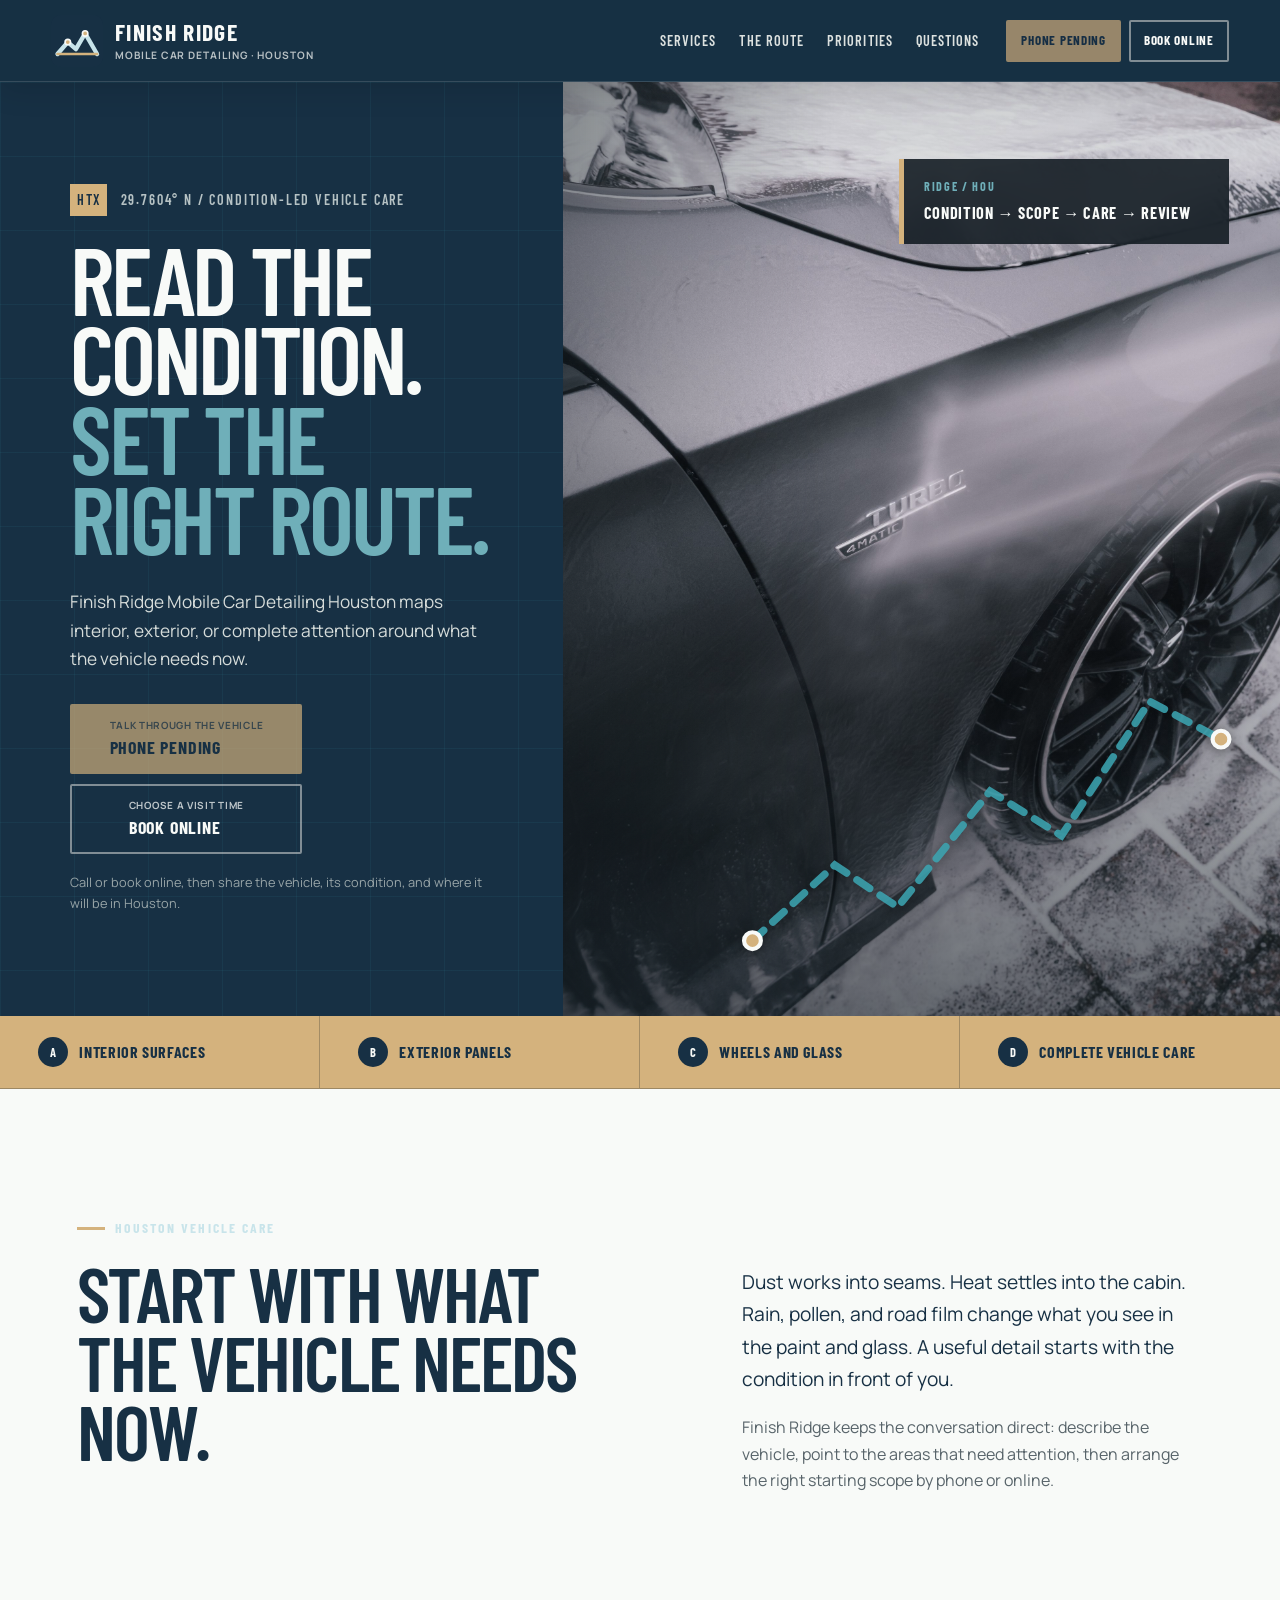
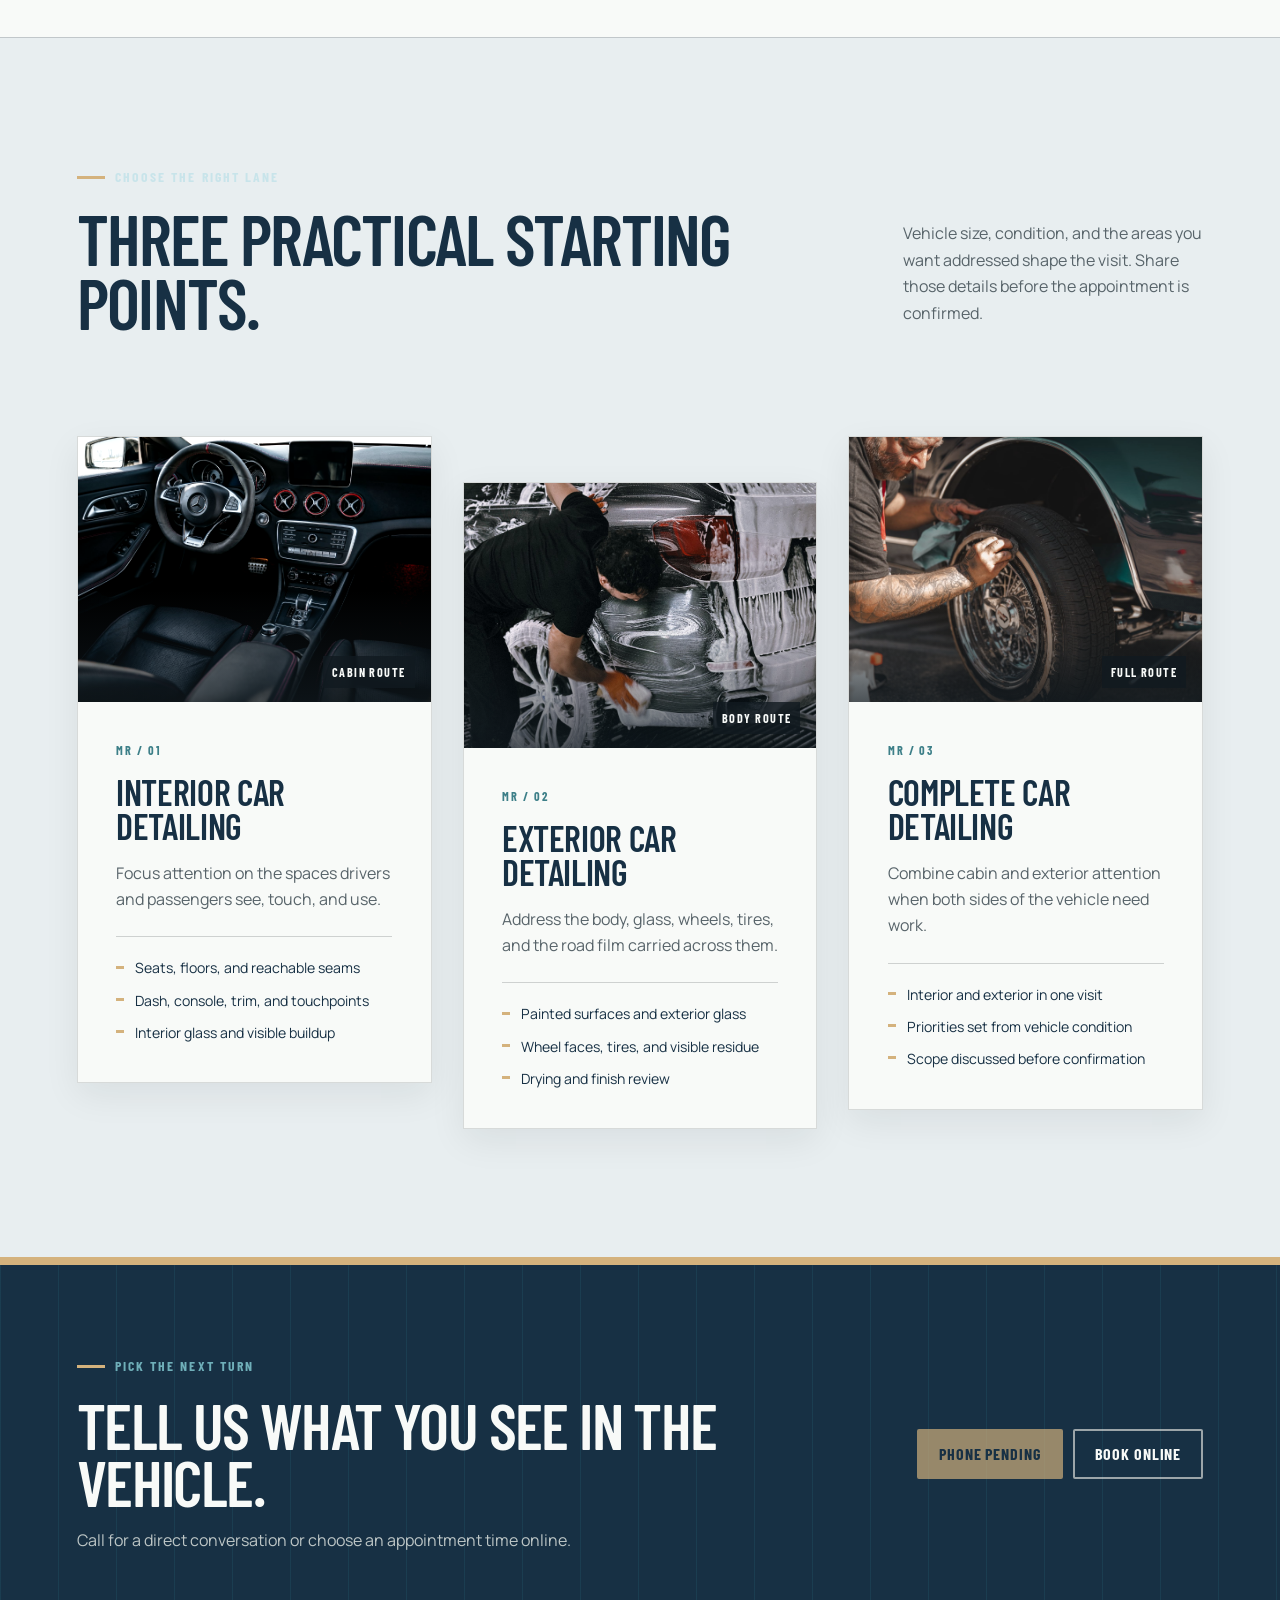
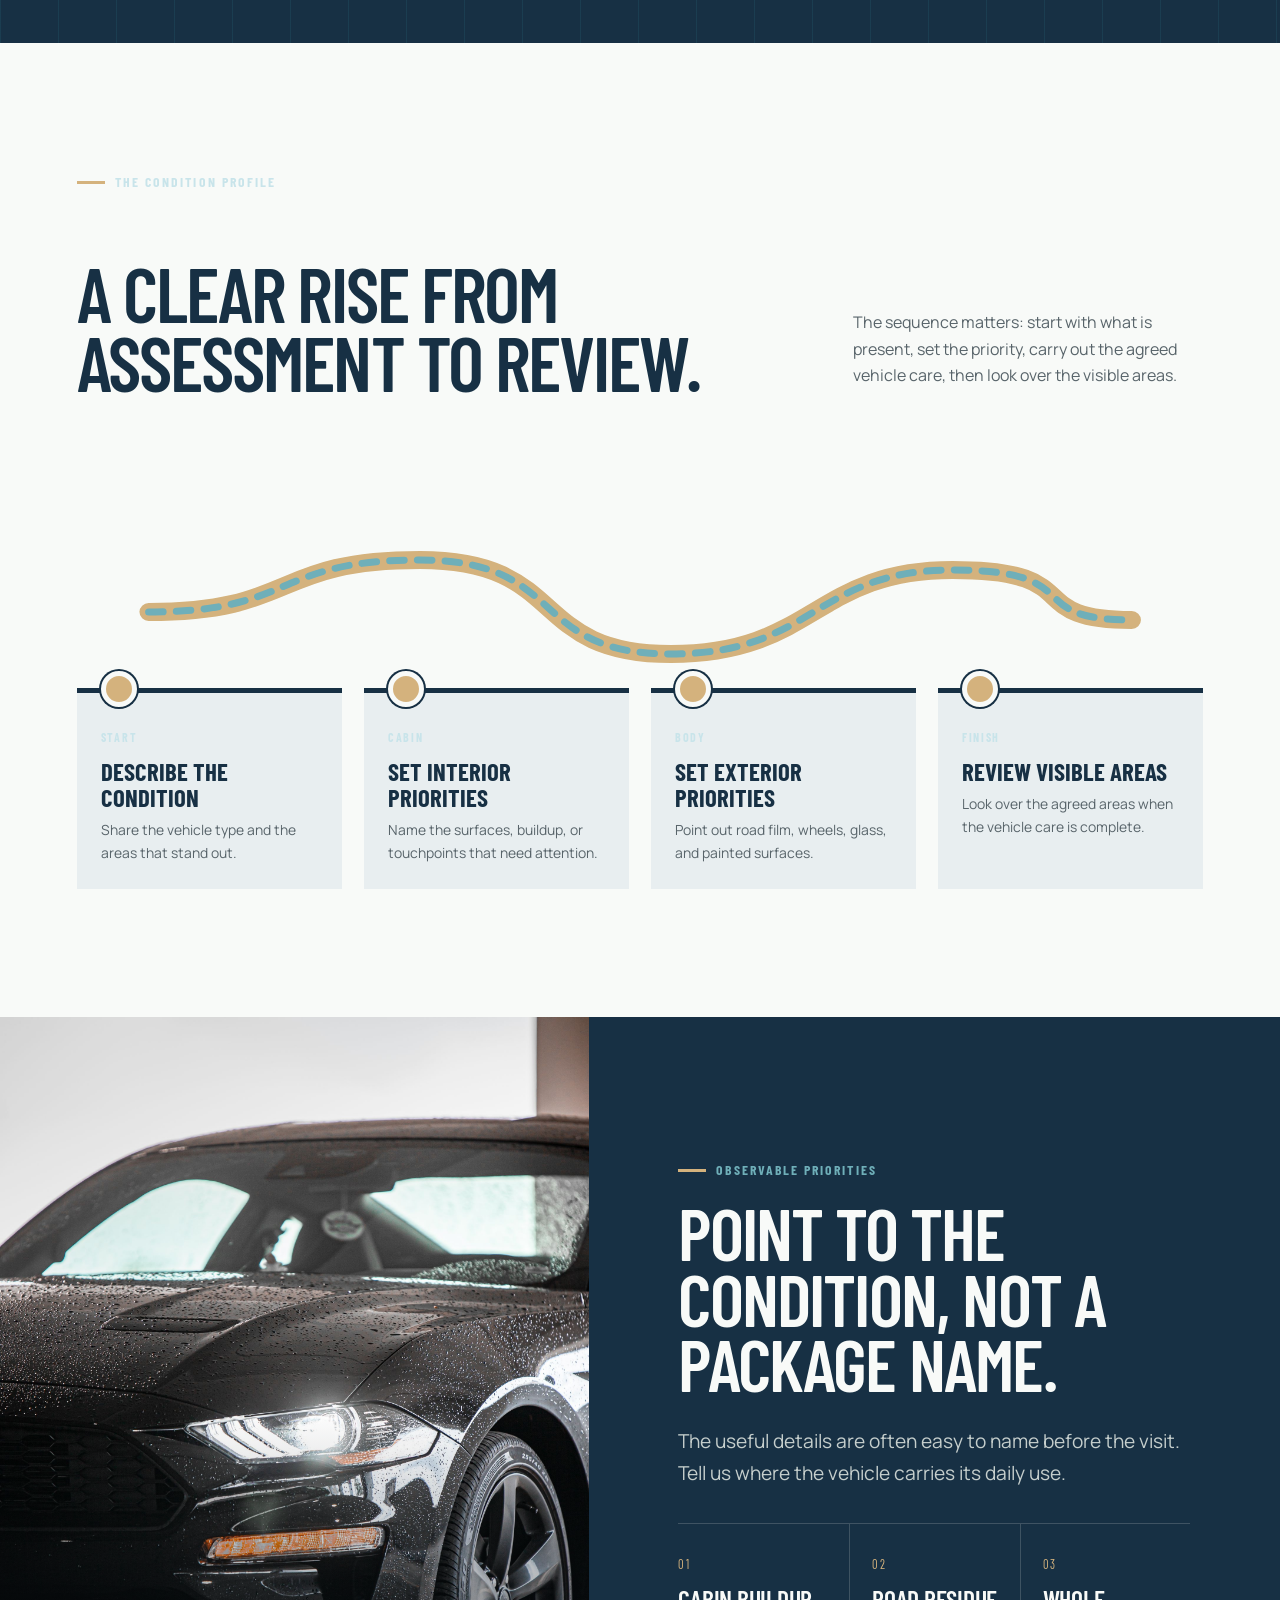
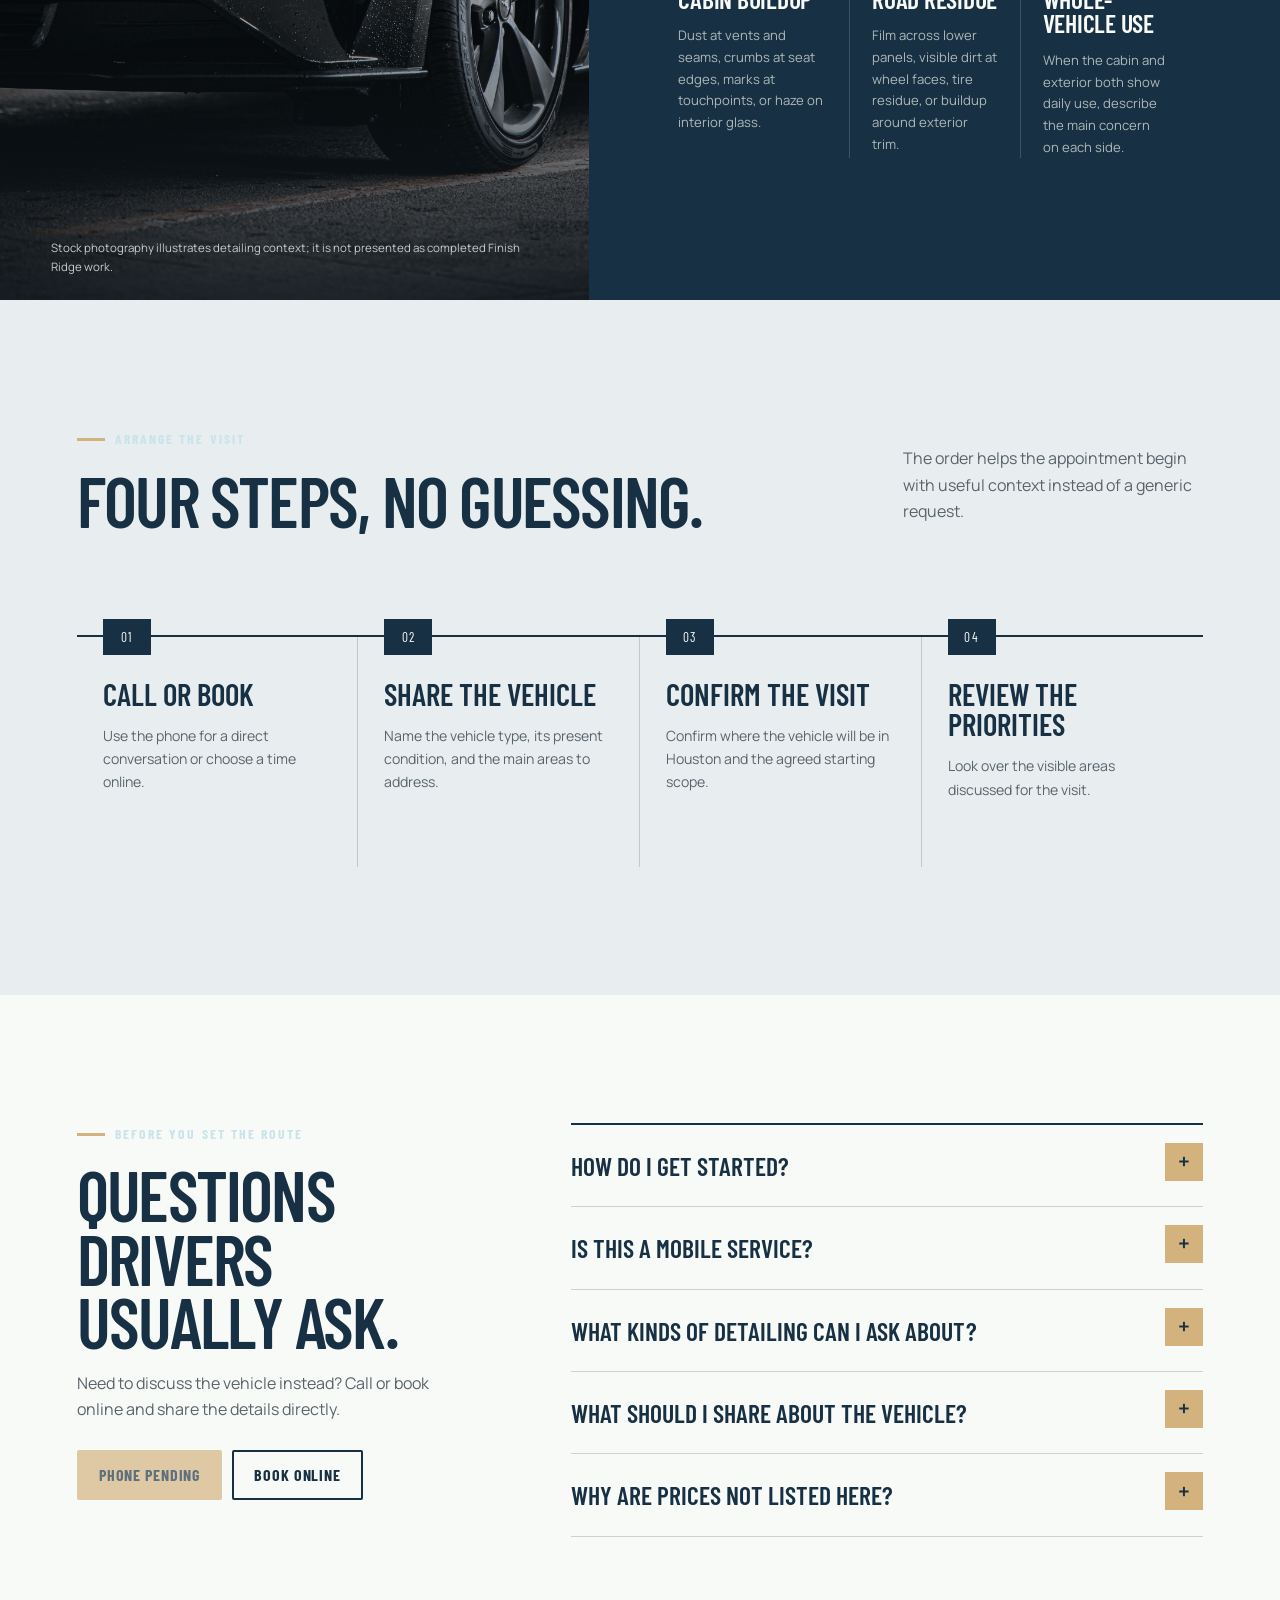
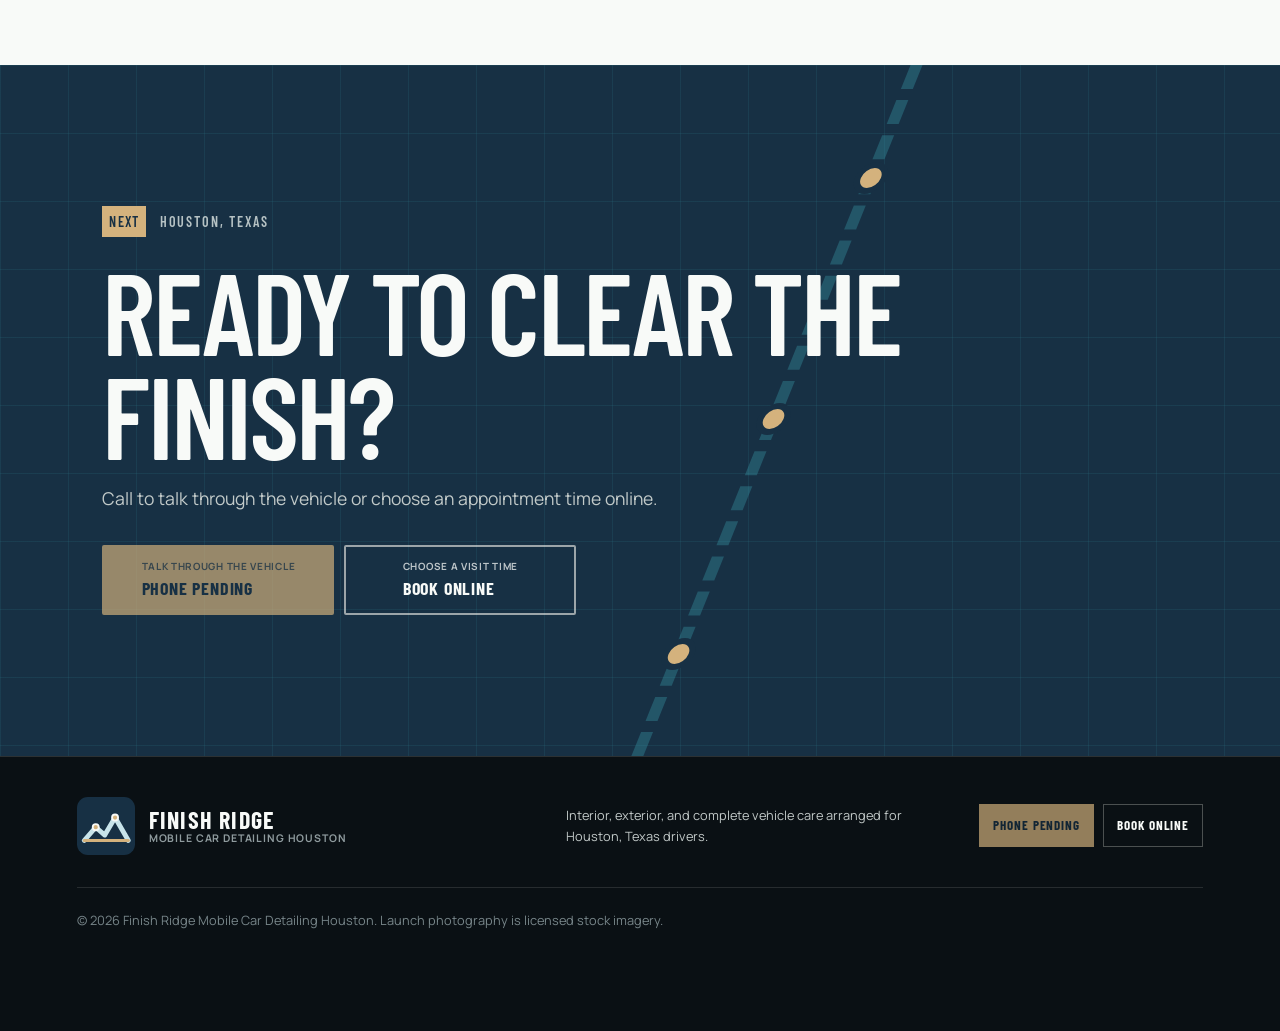
==== index.html @ 5707327c "feat: launch Finish Ridge website" ====
<!doctype html>
<html lang="en">
<head>
  <meta charset="utf-8">
  <meta name="viewport" content="width=device-width, initial-scale=1">
  <title>Finish Ridge Mobile Car Detailing Houston, TX</title>
  <meta name="description" content="Mobile car detailing in Houston, Texas for interior, exterior, and complete vehicle care. Call Finish Ridge or book an appointment online.">
  <meta name="theme-color" content="#173044">
  <meta property="og:title" content="Finish Ridge Mobile Car Detailing Houston">
  <meta property="og:description" content="Call or book mobile car detailing for interior, exterior, and complete vehicle care in Houston, Texas.">
  <meta property="og:type" content="website">
  <meta property="og:url" content="https://finishridge.shop/">
  <meta property="og:image" content="https://finishridge.shop/assets/hero-route.jpg">
  <link rel="canonical" href="https://finishridge.shop/">
  <link rel="icon" href="/assets/favicon.svg" type="image/svg+xml">
  <link rel="preconnect" href="https://fonts.googleapis.com">
  <link rel="preconnect" href="https://fonts.gstatic.com" crossorigin>
  <link href="https://fonts.googleapis.com/css2?family=Barlow+Condensed:wght@500;600;700&family=Manrope:wght@400;500;600;700&display=swap" rel="stylesheet">
  <link rel="preload" href="/assets/hero-route.jpg" as="image">
  <link rel="stylesheet" href="/styles.css">
  <script type="application/ld+json">
  {
    "@context": "https://schema.org",
    "@type": "LocalBusiness",
    "name": "Finish Ridge Mobile Car Detailing Houston",
    "url": "https://finishridge.shop/",
    "description": "Mobile car detailing in Houston, Texas with interior, exterior, and complete vehicle care appointments.",
    "areaServed": {
      "@type": "City",
      "name": "Houston",
      "containedInPlace": {
        "@type": "State",
        "name": "Texas"
      }
    },
    "hasOfferCatalog": {
      "@type": "OfferCatalog",
      "name": "Car detailing services",
      "itemListElement": [
        {"@type": "Offer", "itemOffered": {"@type": "Service", "name": "Interior car detailing"}},
        {"@type": "Offer", "itemOffered": {"@type": "Service", "name": "Exterior car detailing"}},
        {"@type": "Offer", "itemOffered": {"@type": "Service", "name": "Complete car detailing"}}
      ]
    }
  }
  </script>
</head>
<body>
  <a class="skip-link" href="#main">Skip to content</a>

  <header class="site-header" data-header>
    <a class="brand" href="#top" aria-label="Finish Ridge home">
      <img src="/assets/logo.svg" width="52" height="52" alt="">
      <span class="brand-words">
        <strong>Finish Ridge</strong>
        <small>Mobile Car Detailing · Houston</small>
      </span>
    </a>

    <button class="menu-toggle" type="button" aria-expanded="false" aria-controls="site-nav">
      <span class="sr-only">Open menu</span>
      <i></i><i></i><i></i>
    </button>

    <nav class="site-nav" id="site-nav" aria-label="Primary navigation">
      <a href="#services">Services</a>
      <a href="#route">The route</a>
      <a href="#priorities">Priorities</a>
      <a href="#questions">Questions</a>
      <div class="nav-actions">
        <a class="button button-call button-small" href="#contact" aria-disabled="true">Phone pending</a>
        <a class="button button-book button-small" href="https://cal.com/sumitdatta/auto-detail-service">Book online</a>
      </div>
    </nav>
  </header>

  <main id="main">
    <section class="hero" id="top">
      <div class="hero-copy">
        <p class="coordinate"><span>HTX</span> 29.7604° N / Condition-led vehicle care</p>
        <h1>Read the condition. <em>Set the right route.</em></h1>
        <p class="hero-lede">Finish Ridge Mobile Car Detailing Houston maps interior, exterior, or complete attention around what the vehicle needs now.</p>
        <div class="action-pair hero-actions">
          <a class="button button-call button-large" href="#contact" aria-disabled="true">
            <span>Talk through the vehicle</span>
            <strong>Phone pending</strong>
          </a>
          <a class="button button-book button-large" href="https://cal.com/sumitdatta/auto-detail-service">
            <span>Choose a visit time</span>
            <strong>Book online</strong>
          </a>
        </div>
        <p class="microcopy">Call or book online, then share the vehicle, its condition, and where it will be in Houston.</p>
      </div>

      <div class="hero-image" role="img" aria-label="A vehicle covered in foam during an exterior wash">
        <div class="hero-image-scrim"></div>
        <div class="hero-map-card" aria-hidden="true">
          <span>RIDGE / HOU</span>
          <strong>Condition → Scope → Care → Review</strong>
        </div>
        <svg class="hero-route-line" viewBox="0 0 700 560" aria-hidden="true">
          <path d="M72 470 L170 380 L245 430 L355 292 L440 345 L545 185 L630 230"/>
          <circle cx="72" cy="470" r="10"/>
          <circle cx="630" cy="230" r="10"/>
        </svg>
      </div>
    </section>

    <section class="road-strip" aria-label="Service focus">
      <p><span>A</span> Interior surfaces</p>
      <p><span>B</span> Exterior panels</p>
      <p><span>C</span> Wheels and glass</p>
      <p><span>D</span> Complete vehicle care</p>
    </section>

    <section class="section intro" aria-labelledby="intro-title">
      <div class="section-label">Houston vehicle care</div>
      <div class="intro-grid">
        <h2 id="intro-title">Start with what the vehicle needs now.</h2>
        <div class="intro-copy">
          <p class="lead">Dust works into seams. Heat settles into the cabin. Rain, pollen, and road film change what you see in the paint and glass. A useful detail starts with the condition in front of you.</p>
          <p>Finish Ridge keeps the conversation direct: describe the vehicle, point to the areas that need attention, then arrange the right starting scope by phone or online.</p>
        </div>
      </div>
    </section>

    <section class="section services" id="services" aria-labelledby="services-title">
      <div class="section-heading">
        <div>
          <p class="section-kicker">Choose the right lane</p>
          <h2 id="services-title">Three practical starting points.</h2>
        </div>
        <p>Vehicle size, condition, and the areas you want addressed shape the visit. Share those details before the appointment is confirmed.</p>
      </div>

      <div class="service-grid">
        <article class="service-card">
          <div class="service-photo">
            <img src="/assets/service-interior.jpg" alt="A vehicle interior receiving careful surface cleaning" loading="lazy">
            <span>Cabin route</span>
          </div>
          <div class="service-content">
            <p class="service-code">MR / 01</p>
            <h3>Interior car detailing</h3>
            <p>Focus attention on the spaces drivers and passengers see, touch, and use.</p>
            <ul>
              <li>Seats, floors, and reachable seams</li>
              <li>Dash, console, trim, and touchpoints</li>
              <li>Interior glass and visible buildup</li>
            </ul>
          </div>
        </article>

        <article class="service-card service-card-offset">
          <div class="service-photo">
            <img src="/assets/service-foam.jpg" alt="A dark car covered with wash foam" loading="lazy">
            <span>Body route</span>
          </div>
          <div class="service-content">
            <p class="service-code">MR / 02</p>
            <h3>Exterior car detailing</h3>
            <p>Address the body, glass, wheels, tires, and the road film carried across them.</p>
            <ul>
              <li>Painted surfaces and exterior glass</li>
              <li>Wheel faces, tires, and visible residue</li>
              <li>Drying and finish review</li>
            </ul>
          </div>
        </article>

        <article class="service-card">
          <div class="service-photo">
            <img src="/assets/service-wheel.jpg" alt="A vehicle wheel covered with cleaning foam" loading="lazy">
            <span>Full route</span>
          </div>
          <div class="service-content">
            <p class="service-code">MR / 03</p>
            <h3>Complete car detailing</h3>
            <p>Combine cabin and exterior attention when both sides of the vehicle need work.</p>
            <ul>
              <li>Interior and exterior in one visit</li>
              <li>Priorities set from vehicle condition</li>
              <li>Scope discussed before confirmation</li>
            </ul>
          </div>
        </article>
      </div>
    </section>

    <section class="route-callout" aria-label="Contact Finish Ridge">
      <div>
        <p class="section-kicker">Pick the next turn</p>
        <h2>Tell us what you see in the vehicle.</h2>
        <p>Call for a direct conversation or choose an appointment time online.</p>
      </div>
      <div class="action-pair">
        <a class="button button-call" href="#contact" aria-disabled="true">Phone pending</a>
        <a class="button button-book button-book-light" href="https://cal.com/sumitdatta/auto-detail-service">Book online</a>
      </div>
    </section>

    <section class="section route-section" id="route" aria-labelledby="route-title">
      <div class="route-intro">
        <p class="section-kicker">The condition profile</p>
        <h2 id="route-title">A clear rise from assessment to review.</h2>
        <p>The sequence matters: start with what is present, set the priority, carry out the agreed vehicle care, then look over the visible areas.</p>
      </div>

      <div class="route-map">
        <svg viewBox="0 0 1100 190" preserveAspectRatio="none" aria-hidden="true">
          <path class="route-base" d="M70 100 C215 100 190 48 335 48 S440 142 580 142 S720 58 855 58 S920 108 1030 108"/>
          <path class="route-progress" d="M70 100 C215 100 190 48 335 48 S440 142 580 142 S720 58 855 58 S920 108 1030 108"/>
        </svg>
        <ol class="waypoints">
          <li>
            <span>Start</span>
            <strong>Describe the condition</strong>
            <p>Share the vehicle type and the areas that stand out.</p>
          </li>
          <li>
            <span>Cabin</span>
            <strong>Set interior priorities</strong>
            <p>Name the surfaces, buildup, or touchpoints that need attention.</p>
          </li>
          <li>
            <span>Body</span>
            <strong>Set exterior priorities</strong>
            <p>Point out road film, wheels, glass, and painted surfaces.</p>
          </li>
          <li>
            <span>Finish</span>
            <strong>Review visible areas</strong>
            <p>Look over the agreed areas when the vehicle care is complete.</p>
          </li>
        </ol>
      </div>
    </section>

    <section class="priorities" id="priorities" aria-labelledby="priorities-title">
      <div class="priority-image">
        <img src="/assets/detail-wet-paint.jpg" alt="Water droplets reflecting light on dark vehicle paint" loading="lazy">
        <p>Stock photography illustrates detailing context; it is not presented as completed Finish Ridge work.</p>
      </div>
      <div class="priority-copy">
        <p class="section-kicker">Observable priorities</p>
        <h2 id="priorities-title">Point to the condition, not a package name.</h2>
        <p class="lead">The useful details are often easy to name before the visit. Tell us where the vehicle carries its daily use.</p>
        <div class="priority-list">
          <article>
            <span>01</span>
            <h3>Cabin buildup</h3>
            <p>Dust at vents and seams, crumbs at seat edges, marks at touchpoints, or haze on interior glass.</p>
          </article>
          <article>
            <span>02</span>
            <h3>Road residue</h3>
            <p>Film across lower panels, visible dirt at wheel faces, tire residue, or buildup around exterior trim.</p>
          </article>
          <article>
            <span>03</span>
            <h3>Whole-vehicle use</h3>
            <p>When the cabin and exterior both show daily use, describe the main concern on each side.</p>
          </article>
        </div>
      </div>
    </section>

    <section class="section process" aria-labelledby="process-title">
      <div class="section-heading">
        <div>
          <p class="section-kicker">Arrange the visit</p>
          <h2 id="process-title">Four steps, no guessing.</h2>
        </div>
        <p>The order helps the appointment begin with useful context instead of a generic request.</p>
      </div>
      <ol class="process-grid">
        <li><span>Call or book</span><p>Use the phone for a direct conversation or choose a time online.</p></li>
        <li><span>Share the vehicle</span><p>Name the vehicle type, its present condition, and the main areas to address.</p></li>
        <li><span>Confirm the visit</span><p>Confirm where the vehicle will be in Houston and the agreed starting scope.</p></li>
        <li><span>Review the priorities</span><p>Look over the visible areas discussed for the visit.</p></li>
      </ol>
    </section>

    <section class="section questions" id="questions" aria-labelledby="questions-title">
      <div class="questions-intro">
        <p class="section-kicker">Before you set the route</p>
        <h2 id="questions-title">Questions drivers usually ask.</h2>
        <p>Need to discuss the vehicle instead? Call or book online and share the details directly.</p>
        <div class="action-pair questions-actions">
          <a class="button button-call" href="#contact" aria-disabled="true">Phone pending</a>
          <a class="button button-book button-book-dark" href="https://cal.com/sumitdatta/auto-detail-service">Book online</a>
        </div>
      </div>
      <div class="faq-list">
        <details>
          <summary>How do I get started?</summary>
          <p>Phone pending or book online. Share the vehicle type, its condition, the areas that need attention, and where it will be in Houston.</p>
        </details>
        <details>
          <summary>Is this a mobile service?</summary>
          <p>Yes. Finish Ridge is built around mobile car detailing in Houston. Confirm the location and visit details when you call or book.</p>
        </details>
        <details>
          <summary>What kinds of detailing can I ask about?</summary>
          <p>Start with interior, exterior, or complete car detailing. The vehicle size, condition, and visible priorities help shape the scope.</p>
        </details>
        <details>
          <summary>What should I share about the vehicle?</summary>
          <p>Share the vehicle type, what you can see now, any areas that need focused attention, and where the vehicle will be for the visit.</p>
        </details>
        <details>
          <summary>Why are prices not listed here?</summary>
          <p>Vehicle size, condition, and the requested scope vary. Discuss the vehicle by phone or through the booking path before the visit is confirmed.</p>
        </details>
      </div>
    </section>

    <section class="final-cta" id="contact">
      <div class="final-route-mark" aria-hidden="true">
        <span></span><span></span><span></span>
      </div>
      <p class="coordinate"><span>NEXT</span> Houston, Texas</p>
      <h2>Ready to clear the finish?</h2>
      <p>Call to talk through the vehicle or choose an appointment time online.</p>
      <div class="action-pair final-actions">
        <a class="button button-call button-large" href="#contact" aria-disabled="true">
          <span>Talk through the vehicle</span>
          <strong>Phone pending</strong>
        </a>
        <a class="button button-book button-book-light button-large" href="https://cal.com/sumitdatta/auto-detail-service">
          <span>Choose a visit time</span>
          <strong>Book online</strong>
        </a>
      </div>
    </section>
  </main>

  <footer class="site-footer">
    <div class="footer-brand">
      <img src="/assets/logo.svg" width="58" height="58" alt="">
      <div><strong>Finish Ridge</strong><span>Mobile Car Detailing Houston</span></div>
    </div>
    <p>Interior, exterior, and complete vehicle care arranged for Houston, Texas drivers.</p>
    <div class="footer-actions">
      <a href="#contact" aria-disabled="true">Phone pending</a>
      <a href="https://cal.com/sumitdatta/auto-detail-service">Book online</a>
    </div>
    <p class="footer-fine">© <span data-year>2026</span> Finish Ridge Mobile Car Detailing Houston. Launch photography is licensed stock imagery.</p>
  </footer>

  <div class="mobile-action-bar" aria-label="Contact options">
    <a href="#contact" aria-disabled="true"><span>Call</span><strong>Phone pending</strong></a>
    <a href="https://cal.com/sumitdatta/auto-detail-service"><span>Schedule</span><strong>Book online</strong></a>
  </div>

  <script src="/script.js" defer></script>
</body>
</html>
---- styles.css ----
:root {
  --asphalt: #111a20;
  --asphalt-2: #1b2830;
  --rain: #3ca6b3;
  --rain-deep: #237985;
  --lane: #f5f3ed;
  --concrete: #d6d7d1;
  --concrete-light: #e8e8e2;
  --signal: #f2a900;
  --signal-dark: #b87700;
  --tail: #7a2738;
  --white: #ffffff;
  --ink-muted: #58646a;
  --line: rgba(17, 26, 32, 0.18);
  --header-height: 82px;
  --display: "Barlow Condensed", "Arial Narrow", sans-serif;
  --body: "Manrope", "Trebuchet MS", sans-serif;
  --shadow: 0 32px 80px rgba(17, 26, 32, 0.16);
}

/* Finish Ridge identity layer */
:root {
  --asphalt: #173044;
  --asphalt-2: #2f4a58;
  --rain: #6fafb9;
  --rain-deep: #3d7f88;
  --lane: #f8faf8;
  --concrete: #d4b27d;
  --concrete-light: #e8eef0;
  --signal: #d4b27d;
  --signal-dark: #8b6b3d;
  --tail: #c8e4ea;
}

a[aria-disabled="true"] {
  pointer-events: none;
  cursor: not-allowed;
  opacity: 0.68;
}

* {
  box-sizing: border-box;
}

html {
  scroll-behavior: smooth;
  scroll-padding-top: calc(var(--header-height) + 18px);
}

body {
  margin: 0;
  overflow-x: hidden;
  background: var(--lane);
  color: var(--asphalt);
  font-family: var(--body);
  font-size: 16px;
  line-height: 1.65;
  -webkit-font-smoothing: antialiased;
}

body.menu-open {
  overflow: hidden;
}

img,
svg {
  display: block;
  max-width: 100%;
}

a {
  color: inherit;
}

button,
summary {
  font: inherit;
}

:focus-visible {
  outline: 3px solid var(--signal);
  outline-offset: 4px;
}

.sr-only {
  position: absolute;
  width: 1px;
  height: 1px;
  padding: 0;
  margin: -1px;
  overflow: hidden;
  clip: rect(0, 0, 0, 0);
  white-space: nowrap;
  border: 0;
}

.skip-link {
  position: fixed;
  z-index: 1000;
  top: 12px;
  left: 12px;
  padding: 10px 16px;
  background: var(--signal);
  color: var(--asphalt);
  font-weight: 800;
  text-decoration: none;
  transform: translateY(-160%);
}

.skip-link:focus {
  transform: translateY(0);
}

.site-header {
  position: fixed;
  z-index: 100;
  inset: 0 0 auto;
  min-height: var(--header-height);
  display: flex;
  align-items: center;
  justify-content: space-between;
  gap: 24px;
  padding: 12px clamp(20px, 4vw, 68px);
  color: var(--lane);
  background: rgba(23, 48, 68, 0.96);
  border-bottom: 1px solid rgba(245, 243, 237, 0.14);
  box-shadow: 0 8px 30px rgba(0, 0, 0, 0.12);
  backdrop-filter: blur(18px);
  transition: background 180ms ease, box-shadow 180ms ease;
}

.site-header.is-scrolled {
  background: rgba(23, 48, 68, 0.985);
  box-shadow: 0 12px 34px rgba(0, 0, 0, 0.24);
}

.brand {
  display: inline-flex;
  align-items: center;
  gap: 12px;
  min-width: 0;
  color: var(--lane);
  text-decoration: none;
}

.brand img {
  flex: 0 0 auto;
}

.brand-words {
  display: grid;
  line-height: 1.05;
}

.brand-words strong {
  font-family: var(--display);
  font-size: 1.48rem;
  font-weight: 700;
  letter-spacing: 0.055em;
  text-transform: uppercase;
}

.brand-words small {
  margin-top: 5px;
  color: #b7c0c3;
  font-size: 0.64rem;
  font-weight: 700;
  letter-spacing: 0.09em;
  text-transform: uppercase;
}

.site-nav {
  display: flex;
  align-items: center;
  gap: clamp(15px, 1.8vw, 28px);
}

.site-nav > a {
  color: #dce1df;
  font-family: var(--display);
  font-size: 0.89rem;
  font-weight: 600;
  letter-spacing: 0.075em;
  text-decoration: none;
  text-transform: uppercase;
}

.site-nav > a:hover {
  color: var(--signal);
}

.nav-actions {
  display: flex;
  gap: 8px;
  margin-left: 4px;
}

.menu-toggle {
  display: none;
  width: 46px;
  height: 46px;
  padding: 10px;
  color: var(--lane);
  background: transparent;
  border: 1px solid rgba(245, 243, 237, 0.25);
  cursor: pointer;
}

.menu-toggle i {
  display: block;
  height: 2px;
  margin: 5px 0;
  background: currentColor;
  transition: transform 180ms ease, opacity 180ms ease;
}

.menu-toggle[aria-expanded="true"] i:nth-of-type(1) {
  transform: translateY(7px) rotate(45deg);
}

.menu-toggle[aria-expanded="true"] i:nth-of-type(2) {
  opacity: 0;
}

.menu-toggle[aria-expanded="true"] i:nth-of-type(3) {
  transform: translateY(-7px) rotate(-45deg);
}

.button {
  display: inline-flex;
  align-items: center;
  justify-content: center;
  min-height: 50px;
  padding: 13px 20px;
  border: 2px solid transparent;
  border-radius: 2px;
  font-family: var(--display);
  font-size: 1rem;
  font-weight: 700;
  letter-spacing: 0.055em;
  line-height: 1.15;
  text-align: center;
  text-decoration: none;
  text-transform: uppercase;
  transition: transform 180ms ease, background 180ms ease, border-color 180ms ease, color 180ms ease;
}

.button:hover {
  transform: translateY(-2px);
}

.button-small {
  min-height: 42px;
  padding: 10px 13px;
  font-size: 0.82rem;
}

.button-large {
  min-width: 232px;
  min-height: 70px;
  display: grid;
  justify-items: start;
  gap: 4px;
  padding: 13px 20px;
  text-align: left;
}

.button-large span {
  font-family: var(--body);
  font-size: 0.62rem;
  font-weight: 700;
  letter-spacing: 0.07em;
  opacity: 0.74;
  text-transform: uppercase;
}

.button-large strong {
  font-family: var(--display);
  font-size: 1.12rem;
  letter-spacing: 0.045em;
}

.button-call {
  color: var(--asphalt);
  background: var(--signal);
  border-color: var(--signal);
}

.button-call:hover {
  background: #ffc33d;
  border-color: #ffc33d;
}

.button-book {
  color: var(--lane);
  background: transparent;
  border-color: rgba(245, 243, 237, 0.48);
}

.button-book:hover {
  color: var(--white);
  border-color: var(--rain);
  background: rgba(60, 166, 179, 0.16);
}

.button-book-light {
  color: var(--lane);
  border-color: rgba(245, 243, 237, 0.6);
}

.button-book-dark {
  color: var(--asphalt);
  border-color: var(--asphalt);
}

.button-book-dark:hover {
  color: var(--asphalt);
  background: rgba(60, 166, 179, 0.12);
  border-color: var(--rain-deep);
}

.action-pair {
  display: flex;
  flex-wrap: wrap;
  gap: 10px;
}

.hero {
  min-height: 720px;
  display: grid;
  grid-template-columns: minmax(0, 0.88fr) minmax(0, 1.12fr);
  padding-top: var(--header-height);
  background: var(--asphalt);
  color: var(--lane);
}

.hero-copy {
  position: relative;
  z-index: 2;
  display: flex;
  flex-direction: column;
  justify-content: center;
  padding: clamp(68px, 8vw, 132px) clamp(28px, 5.5vw, 96px);
  background:
    linear-gradient(90deg, rgba(60, 166, 179, 0.08) 1px, transparent 1px) 0 0 / 74px 74px,
    linear-gradient(rgba(60, 166, 179, 0.08) 1px, transparent 1px) 0 0 / 74px 74px,
    var(--asphalt);
}

.coordinate {
  margin: 0 0 22px;
  color: #b6c2c4;
  font-family: var(--display);
  font-size: 0.88rem;
  font-weight: 600;
  letter-spacing: 0.13em;
  text-transform: uppercase;
}

.coordinate span {
  display: inline-block;
  margin-right: 9px;
  padding: 4px 7px;
  color: var(--asphalt);
  background: var(--signal);
  letter-spacing: 0.08em;
}

.hero h1 {
  max-width: 760px;
  margin: 0;
  font-family: var(--display);
  font-size: clamp(4.6rem, 7.5vw, 8.8rem);
  font-weight: 600;
  letter-spacing: -0.035em;
  line-height: 0.83;
  text-transform: uppercase;
}

.hero h1 em {
  display: block;
  color: var(--rain);
  font-style: normal;
}

.hero-lede {
  max-width: 650px;
  margin: 32px 0 28px;
  color: #d6dcda;
  font-size: clamp(1.05rem, 1.35vw, 1.3rem);
  line-height: 1.65;
}

.hero-actions {
  margin-top: 2px;
}

.microcopy {
  max-width: 610px;
  margin: 18px 0 0;
  color: #97a4a7;
  font-size: 0.8rem;
}

.hero-image {
  position: relative;
  min-height: 640px;
  overflow: hidden;
  background: #17191a url("/assets/hero-route.jpg") center 62% / cover no-repeat;
}

.hero-image-scrim {
  position: absolute;
  inset: 0;
  background:
    linear-gradient(90deg, rgba(17, 26, 32, 0.4), transparent 38%),
    linear-gradient(180deg, rgba(17, 26, 32, 0.2), transparent 36%, rgba(17, 26, 32, 0.62));
}

.hero-map-card {
  position: absolute;
  z-index: 2;
  top: clamp(38px, 6vw, 92px);
  right: clamp(24px, 4vw, 68px);
  width: min(330px, calc(100% - 48px));
  padding: 17px 20px;
  color: var(--lane);
  background: rgba(17, 26, 32, 0.88);
  border-left: 5px solid var(--signal);
  backdrop-filter: blur(12px);
}

.hero-map-card span {
  display: block;
  margin-bottom: 4px;
  color: var(--rain);
  font-family: var(--display);
  font-size: 0.76rem;
  font-weight: 700;
  letter-spacing: 0.14em;
}

.hero-map-card strong {
  font-family: var(--display);
  font-size: 1.02rem;
  letter-spacing: 0.04em;
  text-transform: uppercase;
}

.hero-route-line {
  position: absolute;
  z-index: 2;
  inset: auto 0 0 auto;
  width: min(82%, 760px);
  height: auto;
  filter: drop-shadow(0 2px 6px rgba(0, 0, 0, 0.45));
}

.hero-route-line path {
  fill: none;
  stroke: rgba(60, 166, 179, 0.86);
  stroke-width: 9;
  stroke-linecap: round;
  stroke-dasharray: 18 15;
}

.hero-route-line circle {
  fill: var(--signal);
  stroke: var(--lane);
  stroke-width: 5;
}

.road-strip {
  display: grid;
  grid-template-columns: repeat(4, 1fr);
  background: var(--signal);
  border-bottom: 1px solid rgba(17, 26, 32, 0.28);
}

.road-strip p {
  display: flex;
  align-items: center;
  gap: 11px;
  min-height: 72px;
  margin: 0;
  padding: 15px clamp(18px, 3vw, 42px);
  border-right: 1px solid rgba(17, 26, 32, 0.25);
  font-family: var(--display);
  font-size: 1rem;
  font-weight: 700;
  letter-spacing: 0.04em;
  text-transform: uppercase;
}

.road-strip p:last-child {
  border-right: 0;
}

.road-strip span {
  display: inline-grid;
  width: 30px;
  height: 30px;
  place-items: center;
  color: var(--lane);
  background: var(--asphalt);
  border-radius: 50%;
  font-size: 0.78rem;
}

.section {
  padding: clamp(86px, 10vw, 156px) clamp(24px, 6vw, 104px);
}

.section-label,
.section-kicker {
  margin: 0 0 18px;
  color: var(--tail);
  font-family: var(--display);
  font-size: 0.86rem;
  font-weight: 700;
  letter-spacing: 0.15em;
  text-transform: uppercase;
}

.section-kicker::before,
.section-label::before {
  content: "";
  display: inline-block;
  width: 28px;
  height: 3px;
  margin: 0 10px 3px 0;
  background: var(--signal);
}

.intro {
  background: var(--lane);
}

.intro-grid {
  display: grid;
  grid-template-columns: minmax(0, 1.1fr) minmax(360px, 0.9fr);
  gap: clamp(42px, 8vw, 132px);
  align-items: start;
}

.intro h2,
.section-heading h2,
.route-intro h2,
.priority-copy h2,
.questions-intro h2,
.final-cta h2,
.route-callout h2 {
  margin: 0;
  font-family: var(--display);
  font-size: clamp(3.4rem, 6vw, 7rem);
  font-weight: 600;
  letter-spacing: -0.025em;
  line-height: 0.9;
  text-transform: uppercase;
}

.intro-copy {
  padding-top: 8px;
}

.lead {
  margin-top: 0;
  font-size: clamp(1.15rem, 1.5vw, 1.38rem);
  line-height: 1.68;
}

.intro-copy p:last-child {
  color: var(--ink-muted);
}

.services {
  background: var(--concrete-light);
  border-top: 1px solid var(--line);
}

.section-heading {
  display: grid;
  grid-template-columns: minmax(0, 1.45fr) minmax(300px, 0.55fr);
  gap: clamp(40px, 7vw, 112px);
  align-items: end;
  margin-bottom: clamp(54px, 8vw, 104px);
}

.section-heading h2 {
  font-size: clamp(3.4rem, 5.5vw, 6.7rem);
}

.section-heading > p {
  margin: 0 0 8px;
  color: var(--ink-muted);
}

.service-grid {
  display: grid;
  grid-template-columns: repeat(3, minmax(0, 1fr));
  gap: clamp(18px, 2.4vw, 38px);
  align-items: start;
}

.service-card {
  min-width: 0;
  background: var(--lane);
  border: 1px solid rgba(17, 26, 32, 0.14);
  box-shadow: 0 12px 34px rgba(17, 26, 32, 0.07);
}

.service-card-offset {
  margin-top: 46px;
}

.service-photo {
  position: relative;
  aspect-ratio: 4 / 3;
  overflow: hidden;
  background: var(--asphalt-2);
}

.service-photo::after {
  content: "";
  position: absolute;
  inset: 0;
  background: linear-gradient(180deg, transparent 58%, rgba(17, 26, 32, 0.72));
}

.service-photo img {
  width: 100%;
  height: 100%;
  object-fit: cover;
  filter: saturate(0.82) contrast(1.06);
  transition: transform 450ms ease;
}

.service-card:hover .service-photo img {
  transform: scale(1.025);
}

.service-photo span {
  position: absolute;
  z-index: 2;
  right: 16px;
  bottom: 14px;
  padding: 6px 9px;
  color: var(--lane);
  background: rgba(17, 26, 32, 0.8);
  font-family: var(--display);
  font-size: 0.76rem;
  font-weight: 700;
  letter-spacing: 0.12em;
  text-transform: uppercase;
}

.service-content {
  padding: clamp(24px, 3vw, 42px);
}

.service-code {
  margin: 0 0 14px;
  color: var(--rain-deep);
  font-family: var(--display);
  font-size: 0.77rem;
  font-weight: 700;
  letter-spacing: 0.16em;
}

.service-content h3,
.priority-list h3 {
  margin: 0 0 14px;
  font-family: var(--display);
  font-size: clamp(2rem, 2.8vw, 3rem);
  font-weight: 600;
  letter-spacing: -0.01em;
  line-height: 0.96;
  text-transform: uppercase;
}

.service-content > p:not(.service-code) {
  color: var(--ink-muted);
}

.service-content ul {
  display: grid;
  gap: 9px;
  margin: 24px 0 0;
  padding: 19px 0 0;
  border-top: 1px solid var(--line);
  list-style: none;
}

.service-content li {
  position: relative;
  padding-left: 19px;
  font-size: 0.88rem;
}

.service-content li::before {
  content: "";
  position: absolute;
  top: 0.66em;
  left: 0;
  width: 8px;
  height: 3px;
  background: var(--signal);
}

.route-callout {
  display: grid;
  grid-template-columns: minmax(0, 1fr) auto;
  gap: 42px;
  align-items: center;
  padding: clamp(62px, 7vw, 92px) clamp(24px, 6vw, 104px);
  color: var(--lane);
  background:
    linear-gradient(90deg, rgba(60, 166, 179, 0.11) 1px, transparent 1px) 0 0 / 58px 58px,
    var(--asphalt);
  border-top: 8px solid var(--signal);
}

.route-callout h2 {
  max-width: 850px;
  font-size: clamp(3.2rem, 5vw, 6rem);
}

.route-callout .section-kicker {
  color: var(--rain);
}

.route-callout p:not(.section-kicker) {
  margin-bottom: 0;
  color: #bdc6c6;
}

.route-callout .action-pair {
  justify-content: flex-end;
}

.route-section {
  background: var(--lane);
}

.route-intro {
  display: grid;
  grid-template-columns: minmax(0, 1.1fr) minmax(300px, 0.55fr);
  gap: clamp(34px, 6vw, 94px);
  align-items: end;
}

.route-intro .section-kicker {
  grid-column: 1 / -1;
  margin-bottom: -12px;
}

.route-intro > p:last-child {
  margin: 0 0 8px;
  color: var(--ink-muted);
}

.route-map {
  position: relative;
  margin-top: clamp(76px, 9vw, 126px);
  padding-top: 176px;
}

.route-map > svg {
  position: absolute;
  top: 0;
  left: 0;
  width: 100%;
  height: 190px;
  overflow: visible;
}

.route-base,
.route-progress {
  fill: none;
  stroke-linecap: round;
  stroke-linejoin: round;
}

.route-base {
  stroke: var(--concrete);
  stroke-width: 18;
}

.route-progress {
  stroke: var(--rain);
  stroke-width: 7;
  stroke-dasharray: 14 13;
}

.waypoints {
  display: grid;
  grid-template-columns: repeat(4, minmax(0, 1fr));
  gap: 22px;
  margin: 0;
  padding: 0;
  list-style: none;
}

.waypoints li {
  position: relative;
  padding: 30px 24px 24px;
  background: var(--concrete-light);
  border-top: 5px solid var(--asphalt);
}

.waypoints li::before {
  content: "";
  position: absolute;
  top: -22px;
  left: 24px;
  width: 26px;
  height: 26px;
  background: var(--signal);
  border: 5px solid var(--lane);
  border-radius: 50%;
  box-shadow: 0 0 0 2px var(--asphalt);
}

.waypoints span {
  color: var(--tail);
  font-family: var(--display);
  font-size: 0.75rem;
  font-weight: 700;
  letter-spacing: 0.14em;
  text-transform: uppercase;
}

.waypoints strong {
  display: block;
  margin: 9px 0;
  font-family: var(--display);
  font-size: 1.55rem;
  line-height: 1.05;
  text-transform: uppercase;
}

.waypoints p {
  margin: 0;
  color: var(--ink-muted);
  font-size: 0.87rem;
}

.priorities {
  display: grid;
  grid-template-columns: minmax(0, 0.92fr) minmax(0, 1.08fr);
  min-height: 760px;
  color: var(--lane);
  background: var(--asphalt);
}

.priority-image {
  position: relative;
  min-height: 620px;
  overflow: hidden;
}

.priority-image::after {
  content: "";
  position: absolute;
  inset: 0;
  background: linear-gradient(180deg, transparent 45%, rgba(17, 26, 32, 0.86));
}

.priority-image img {
  width: 100%;
  height: 100%;
  object-fit: cover;
}

.priority-image p {
  position: absolute;
  z-index: 2;
  right: clamp(22px, 4vw, 60px);
  bottom: 24px;
  left: clamp(22px, 4vw, 60px);
  margin: 0;
  color: #c5cccc;
  font-size: 0.72rem;
}

.priority-copy {
  display: flex;
  flex-direction: column;
  justify-content: center;
  padding: clamp(74px, 9vw, 136px) clamp(30px, 7vw, 116px);
}

.priority-copy .section-kicker {
  color: var(--rain);
}

.priority-copy h2 {
  font-size: clamp(3.6rem, 5.7vw, 6.8rem);
}

.priority-copy > .lead {
  max-width: 760px;
  margin: 28px 0 34px;
  color: #c5cecc;
}

.priority-list {
  display: grid;
  grid-template-columns: repeat(3, minmax(0, 1fr));
  border-top: 1px solid rgba(245, 243, 237, 0.18);
}

.priority-list article {
  padding: 26px 22px 0 0;
}

.priority-list article + article {
  padding-left: 22px;
  border-left: 1px solid rgba(245, 243, 237, 0.18);
}

.priority-list span {
  color: var(--signal);
  font-family: var(--display);
  font-size: 0.78rem;
  letter-spacing: 0.14em;
}

.priority-list h3 {
  margin-top: 10px;
  font-size: 1.6rem;
}

.priority-list p {
  margin-bottom: 0;
  color: #aeb8b8;
  font-size: 0.82rem;
}

.process {
  background: var(--concrete-light);
}

.process-grid {
  display: grid;
  grid-template-columns: repeat(4, minmax(0, 1fr));
  margin: 0;
  padding: 0;
  border-top: 2px solid var(--asphalt);
  list-style: none;
  counter-reset: route-step;
}

.process-grid li {
  position: relative;
  min-height: 230px;
  padding: 42px 26px 24px;
  border-right: 1px solid var(--line);
  counter-increment: route-step;
}

.process-grid li:last-child {
  border-right: 0;
}

.process-grid li::before {
  content: counter(route-step, decimal-leading-zero);
  position: absolute;
  top: -18px;
  left: 26px;
  display: grid;
  min-width: 48px;
  height: 36px;
  place-items: center;
  color: var(--lane);
  background: var(--asphalt);
  font-family: var(--display);
  font-size: 0.84rem;
  letter-spacing: 0.1em;
}

.process-grid span {
  display: block;
  font-family: var(--display);
  font-size: clamp(1.8rem, 2.4vw, 2.7rem);
  font-weight: 600;
  line-height: 1;
  text-transform: uppercase;
}

.process-grid p {
  color: var(--ink-muted);
  font-size: 0.88rem;
}

.questions {
  display: grid;
  grid-template-columns: minmax(0, 0.75fr) minmax(0, 1.25fr);
  gap: clamp(50px, 9vw, 150px);
  background: var(--lane);
}

.questions-intro {
  align-self: start;
}

.questions-intro h2 {
  font-size: clamp(3.5rem, 5.5vw, 6.4rem);
}

.questions-intro > p:not(.section-kicker) {
  color: var(--ink-muted);
}

.questions-actions {
  margin-top: 28px;
}

.faq-list {
  border-top: 2px solid var(--asphalt);
}

.faq-list details {
  border-bottom: 1px solid var(--line);
}

.faq-list summary {
  position: relative;
  padding: 26px 54px 26px 0;
  font-family: var(--display);
  font-size: clamp(1.45rem, 2vw, 2.05rem);
  font-weight: 600;
  line-height: 1.15;
  text-transform: uppercase;
  cursor: pointer;
  list-style: none;
}

.faq-list summary::-webkit-details-marker {
  display: none;
}

.faq-list summary::after {
  content: "+";
  position: absolute;
  top: 18px;
  right: 0;
  display: grid;
  width: 38px;
  height: 38px;
  place-items: center;
  color: var(--asphalt);
  background: var(--signal);
  font-family: var(--body);
  font-size: 1.3rem;
  font-weight: 700;
}

.faq-list details[open] summary::after {
  content: "–";
}

.faq-list details p {
  max-width: 760px;
  margin: -4px 0 27px;
  padding-right: 54px;
  color: var(--ink-muted);
}

.final-cta {
  position: relative;
  overflow: hidden;
  padding: clamp(92px, 11vw, 170px) clamp(24px, 8vw, 140px);
  color: var(--lane);
  background:
    linear-gradient(90deg, rgba(60, 166, 179, 0.11) 1px, transparent 1px) 0 0 / 68px 68px,
    linear-gradient(rgba(60, 166, 179, 0.11) 1px, transparent 1px) 0 0 / 68px 68px,
    var(--asphalt);
}

.final-cta h2 {
  position: relative;
  z-index: 2;
  max-width: 980px;
  font-size: clamp(4.5rem, 9vw, 10.5rem);
}

.final-cta > p:not(.coordinate) {
  position: relative;
  z-index: 2;
  max-width: 660px;
  color: #c2cac9;
  font-size: 1.1rem;
}

.final-actions {
  position: relative;
  z-index: 2;
  margin-top: 32px;
}

.final-route-mark {
  position: absolute;
  z-index: 1;
  top: 0;
  right: -80px;
  width: 46%;
  height: 100%;
  border-left: 12px dashed rgba(60, 166, 179, 0.32);
  transform: skewX(-22deg);
}

.final-route-mark span {
  position: absolute;
  left: -22px;
  width: 32px;
  height: 32px;
  background: var(--signal);
  border: 6px solid var(--asphalt);
  border-radius: 50%;
}

.final-route-mark span:nth-child(1) { top: 14%; }
.final-route-mark span:nth-child(2) { top: 49%; }
.final-route-mark span:nth-child(3) { top: 83%; }

.site-footer {
  display: grid;
  grid-template-columns: 1.2fr 1fr auto;
  gap: 32px;
  align-items: center;
  padding: 40px clamp(24px, 6vw, 104px) 100px;
  color: #c1c8c7;
  background: #0a1014;
  border-top: 1px solid rgba(245, 243, 237, 0.14);
}

.footer-brand {
  display: flex;
  align-items: center;
  gap: 14px;
}

.footer-brand div {
  display: grid;
  line-height: 1.1;
}

.footer-brand strong {
  color: var(--lane);
  font-family: var(--display);
  font-size: 1.5rem;
  letter-spacing: 0.05em;
  text-transform: uppercase;
}

.footer-brand span {
  color: #8f9b9e;
  font-size: 0.66rem;
  font-weight: 700;
  letter-spacing: 0.08em;
  text-transform: uppercase;
}

.site-footer > p {
  margin: 0;
  font-size: 0.8rem;
}

.footer-actions {
  display: flex;
  gap: 9px;
}

.footer-actions a {
  padding: 10px 13px;
  color: var(--lane);
  border: 1px solid rgba(245, 243, 237, 0.28);
  font-family: var(--display);
  font-size: 0.82rem;
  font-weight: 700;
  letter-spacing: 0.07em;
  text-decoration: none;
  text-transform: uppercase;
}

.footer-actions a:first-child {
  color: var(--asphalt);
  background: var(--signal);
  border-color: var(--signal);
}

.footer-fine {
  grid-column: 1 / -1;
  padding-top: 22px;
  border-top: 1px solid rgba(245, 243, 237, 0.12);
  color: #778589;
}

.mobile-action-bar {
  display: none;
}

@media (max-width: 1180px) {
  .site-nav > a {
    display: none;
  }

  .hero {
    grid-template-columns: minmax(0, 0.98fr) minmax(0, 1.02fr);
  }

  .hero h1 {
    font-size: clamp(4.4rem, 8.4vw, 7.2rem);
  }

  .service-grid {
    gap: 18px;
  }

  .service-content {
    padding: 26px 22px 30px;
  }

  .priority-list {
    grid-template-columns: 1fr;
  }

  .priority-list article,
  .priority-list article + article {
    padding: 20px 0;
    border-left: 0;
    border-bottom: 1px solid rgba(245, 243, 237, 0.14);
  }

  .priority-list article:last-child {
    border-bottom: 0;
  }

  .site-footer {
    grid-template-columns: 1fr 1fr;
  }

  .footer-actions {
    grid-column: 1 / -1;
  }
}

@media (max-width: 900px) {
  :root {
    --header-height: 76px;
  }

  .site-header {
    padding: 10px 20px;
  }

  .brand img {
    width: 48px;
    height: 48px;
  }

  .brand-words strong {
    font-size: 1.28rem;
  }

  .brand-words small {
    font-size: 0.57rem;
  }

  .menu-toggle {
    display: block;
  }

  .site-nav {
    position: fixed;
    inset: var(--header-height) 0 auto;
    max-height: calc(100vh - var(--header-height));
    display: grid;
    gap: 0;
    padding: 16px 20px 24px;
    overflow-y: auto;
    color: var(--lane);
    background: rgba(17, 26, 32, 0.995);
    border-top: 1px solid rgba(245, 243, 237, 0.12);
    transform: translateY(-120%);
    opacity: 0;
    pointer-events: none;
    transition: transform 220ms ease, opacity 180ms ease;
  }

  .site-nav.is-open {
    transform: translateY(0);
    opacity: 1;
    pointer-events: auto;
  }

  .site-nav > a {
    display: block;
    padding: 15px 4px;
    border-bottom: 1px solid rgba(245, 243, 237, 0.12);
    font-size: 1.1rem;
  }

  .nav-actions {
    display: grid;
    grid-template-columns: 1fr 1fr;
    gap: 9px;
    margin: 18px 0 0;
  }

  .hero {
    min-height: auto;
    grid-template-columns: 1fr;
  }

  .hero-copy {
    min-height: 630px;
    padding: 78px 28px 72px;
  }

  .hero-image {
    min-height: 590px;
    background-position: center 70%;
  }

  .road-strip {
    grid-template-columns: repeat(2, 1fr);
  }

  .road-strip p:nth-child(2) {
    border-right: 0;
  }

  .road-strip p:nth-child(-n+2) {
    border-bottom: 1px solid rgba(17, 26, 32, 0.25);
  }

  .intro-grid,
  .section-heading,
  .route-intro,
  .questions,
  .route-callout {
    grid-template-columns: 1fr;
  }

  .intro-grid,
  .section-heading,
  .route-intro {
    gap: 34px;
  }

  .service-grid {
    grid-template-columns: 1fr;
    gap: 28px;
  }

  .service-card-offset {
    margin-top: 0;
  }

  .service-card {
    display: grid;
    grid-template-columns: minmax(0, 0.95fr) minmax(0, 1.05fr);
  }

  .service-photo {
    height: 100%;
    min-height: 390px;
    aspect-ratio: auto;
  }

  .route-callout .action-pair {
    justify-content: flex-start;
  }

  .route-map {
    padding-top: 0;
  }

  .route-map > svg {
    display: none;
  }

  .waypoints {
    grid-template-columns: repeat(2, minmax(0, 1fr));
    gap: 34px 18px;
  }

  .priorities {
    grid-template-columns: 1fr;
  }

  .priority-image {
    min-height: 600px;
  }

  .priority-list {
    grid-template-columns: repeat(3, minmax(0, 1fr));
  }

  .priority-list article,
  .priority-list article + article {
    padding: 22px 18px 0 0;
    border-right: 1px solid rgba(245, 243, 237, 0.14);
    border-bottom: 0;
  }

  .priority-list article + article {
    padding-left: 18px;
  }

  .priority-list article:last-child {
    border-right: 0;
  }

  .process-grid {
    grid-template-columns: repeat(2, minmax(0, 1fr));
    gap: 44px 0;
  }

  .process-grid li:nth-child(2) {
    border-right: 0;
  }
}

@media (max-width: 640px) {
  body {
    padding-bottom: 68px;
  }

  .brand-words small {
    max-width: 175px;
    white-space: nowrap;
    overflow: hidden;
    text-overflow: ellipsis;
  }

  .hero-copy {
    min-height: 590px;
    padding: 68px 20px 58px;
  }

  .hero h1 {
    font-size: clamp(4rem, 20vw, 6.4rem);
  }

  .coordinate {
    font-size: 0.74rem;
  }

  .hero-lede {
    margin: 26px 0 22px;
    font-size: 1rem;
  }

  .action-pair,
  .hero-actions,
  .final-actions,
  .questions-actions {
    display: grid;
    grid-template-columns: 1fr;
    width: 100%;
  }

  .button,
  .button-large {
    width: 100%;
    min-width: 0;
  }

  .hero-image {
    min-height: 520px;
  }

  .hero-map-card {
    top: 24px;
    right: 20px;
    width: calc(100% - 40px);
  }

  .road-strip {
    grid-template-columns: 1fr;
  }

  .road-strip p,
  .road-strip p:nth-child(2) {
    min-height: 58px;
    border-right: 0;
    border-bottom: 1px solid rgba(17, 26, 32, 0.25);
  }

  .road-strip p:last-child {
    border-bottom: 0;
  }

  .section {
    padding: 82px 20px;
  }

  .intro h2,
  .section-heading h2,
  .route-intro h2,
  .priority-copy h2,
  .questions-intro h2,
  .route-callout h2 {
    font-size: clamp(3.2rem, 15vw, 5rem);
  }

  .intro-grid {
    grid-template-columns: 1fr;
  }

  .section-heading {
    margin-bottom: 44px;
  }

  .service-card {
    display: block;
  }

  .service-photo {
    min-height: 0;
    aspect-ratio: 4 / 3;
  }

  .route-callout {
    padding: 66px 20px;
  }

  .waypoints {
    grid-template-columns: 1fr;
    gap: 36px;
  }

  .priorities {
    display: flex;
    flex-direction: column;
  }

  .priority-image {
    min-height: 460px;
  }

  .priority-copy {
    padding: 76px 20px;
  }

  .priority-list {
    grid-template-columns: 1fr;
  }

  .priority-list article,
  .priority-list article + article {
    padding: 22px 0;
    border-right: 0;
    border-bottom: 1px solid rgba(245, 243, 237, 0.14);
  }

  .process-grid {
    grid-template-columns: 1fr;
    gap: 42px 0;
  }

  .process-grid li,
  .process-grid li:nth-child(2) {
    min-height: 0;
    padding: 36px 12px 18px;
    border-right: 0;
    border-bottom: 1px solid var(--line);
  }

  .questions {
    gap: 52px;
  }

  .faq-list details p {
    padding-right: 0;
  }

  .final-cta {
    padding: 92px 20px 104px;
  }

  .final-cta h2 {
    font-size: clamp(4.4rem, 22vw, 7rem);
  }

  .final-route-mark {
    right: -150px;
    width: 70%;
    opacity: 0.62;
  }

  .site-footer {
    grid-template-columns: 1fr;
    padding: 36px 20px 40px;
  }

  .footer-actions {
    grid-column: 1;
    display: grid;
    grid-template-columns: 1fr 1fr;
  }

  .footer-actions a {
    text-align: center;
  }

  .footer-fine {
    grid-column: 1;
  }

  .mobile-action-bar {
    position: fixed;
    z-index: 120;
    inset: auto 0 0;
    display: grid;
    grid-template-columns: 1.12fr 0.88fr;
    min-height: 68px;
    box-shadow: 0 -10px 30px rgba(0, 0, 0, 0.2);
  }

  .mobile-action-bar a {
    display: grid;
    place-content: center;
    gap: 1px;
    padding: 8px 11px;
    color: var(--asphalt);
    background: var(--signal);
    text-align: center;
    text-decoration: none;
  }

  .mobile-action-bar a + a {
    color: var(--lane);
    background: var(--rain-deep);
  }

  .mobile-action-bar span {
    font-family: var(--body);
    font-size: 0.58rem;
    font-weight: 700;
    letter-spacing: 0.08em;
    text-transform: uppercase;
  }

  .mobile-action-bar strong {
    font-family: var(--display);
    font-size: 0.98rem;
    letter-spacing: 0.035em;
    text-transform: uppercase;
  }
}

@media (prefers-reduced-motion: reduce) {
  html {
    scroll-behavior: auto;
  }

  *,
  *::before,
  *::after {
    scroll-behavior: auto !important;
    transition-duration: 0.01ms !important;
    animation-duration: 0.01ms !important;
    animation-iteration-count: 1 !important;
  }
}
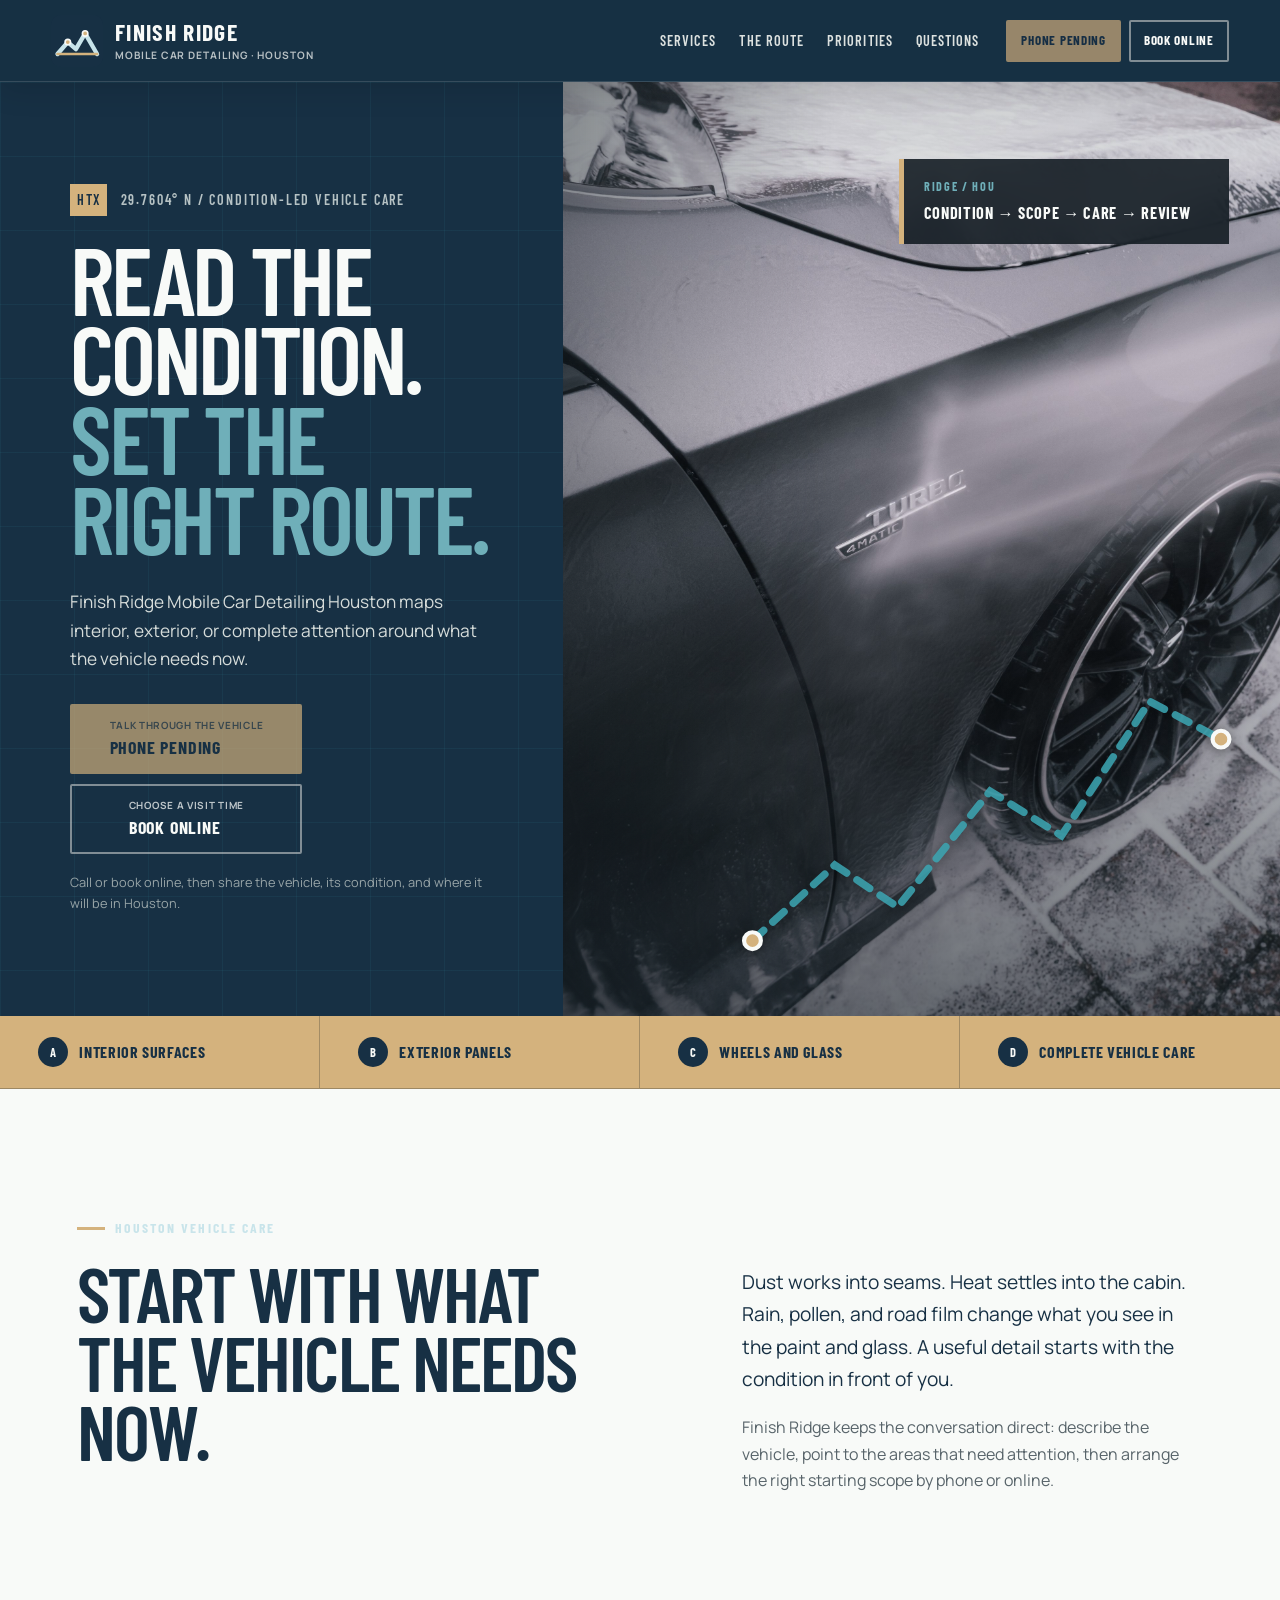
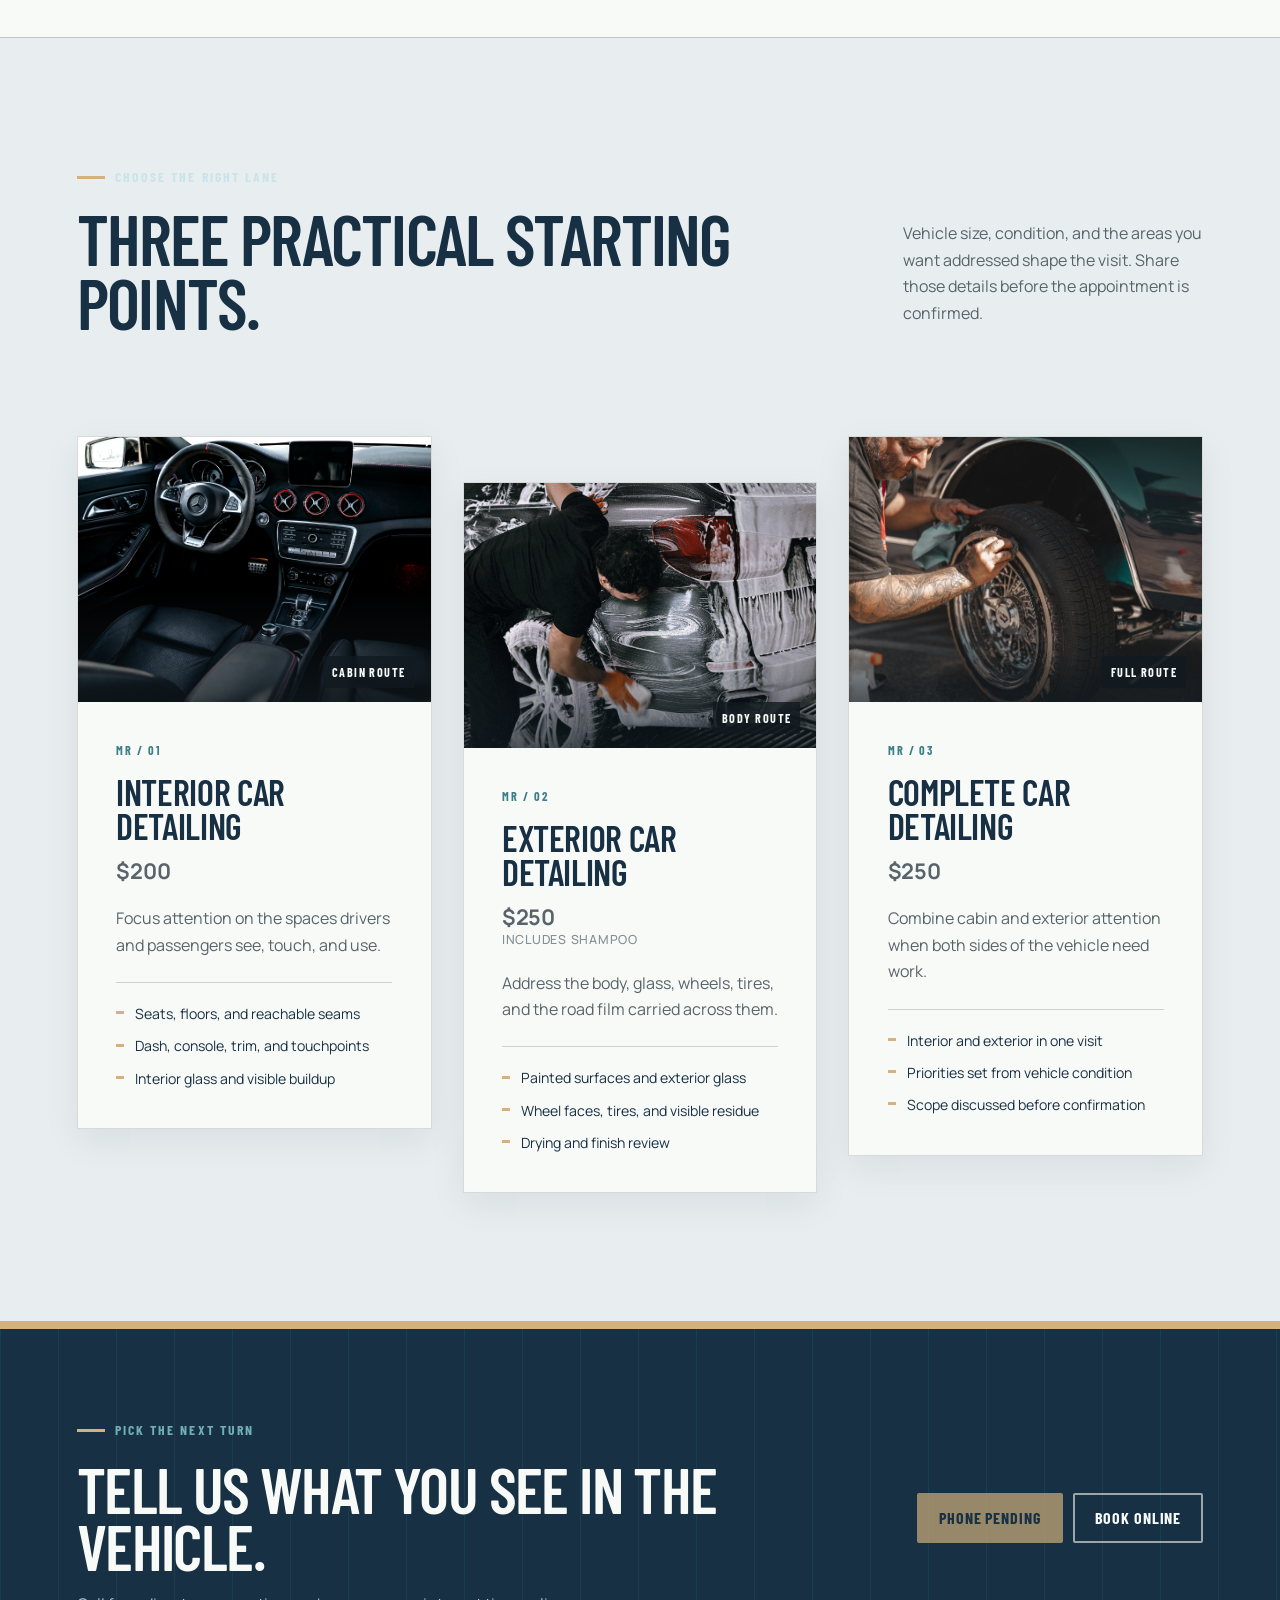
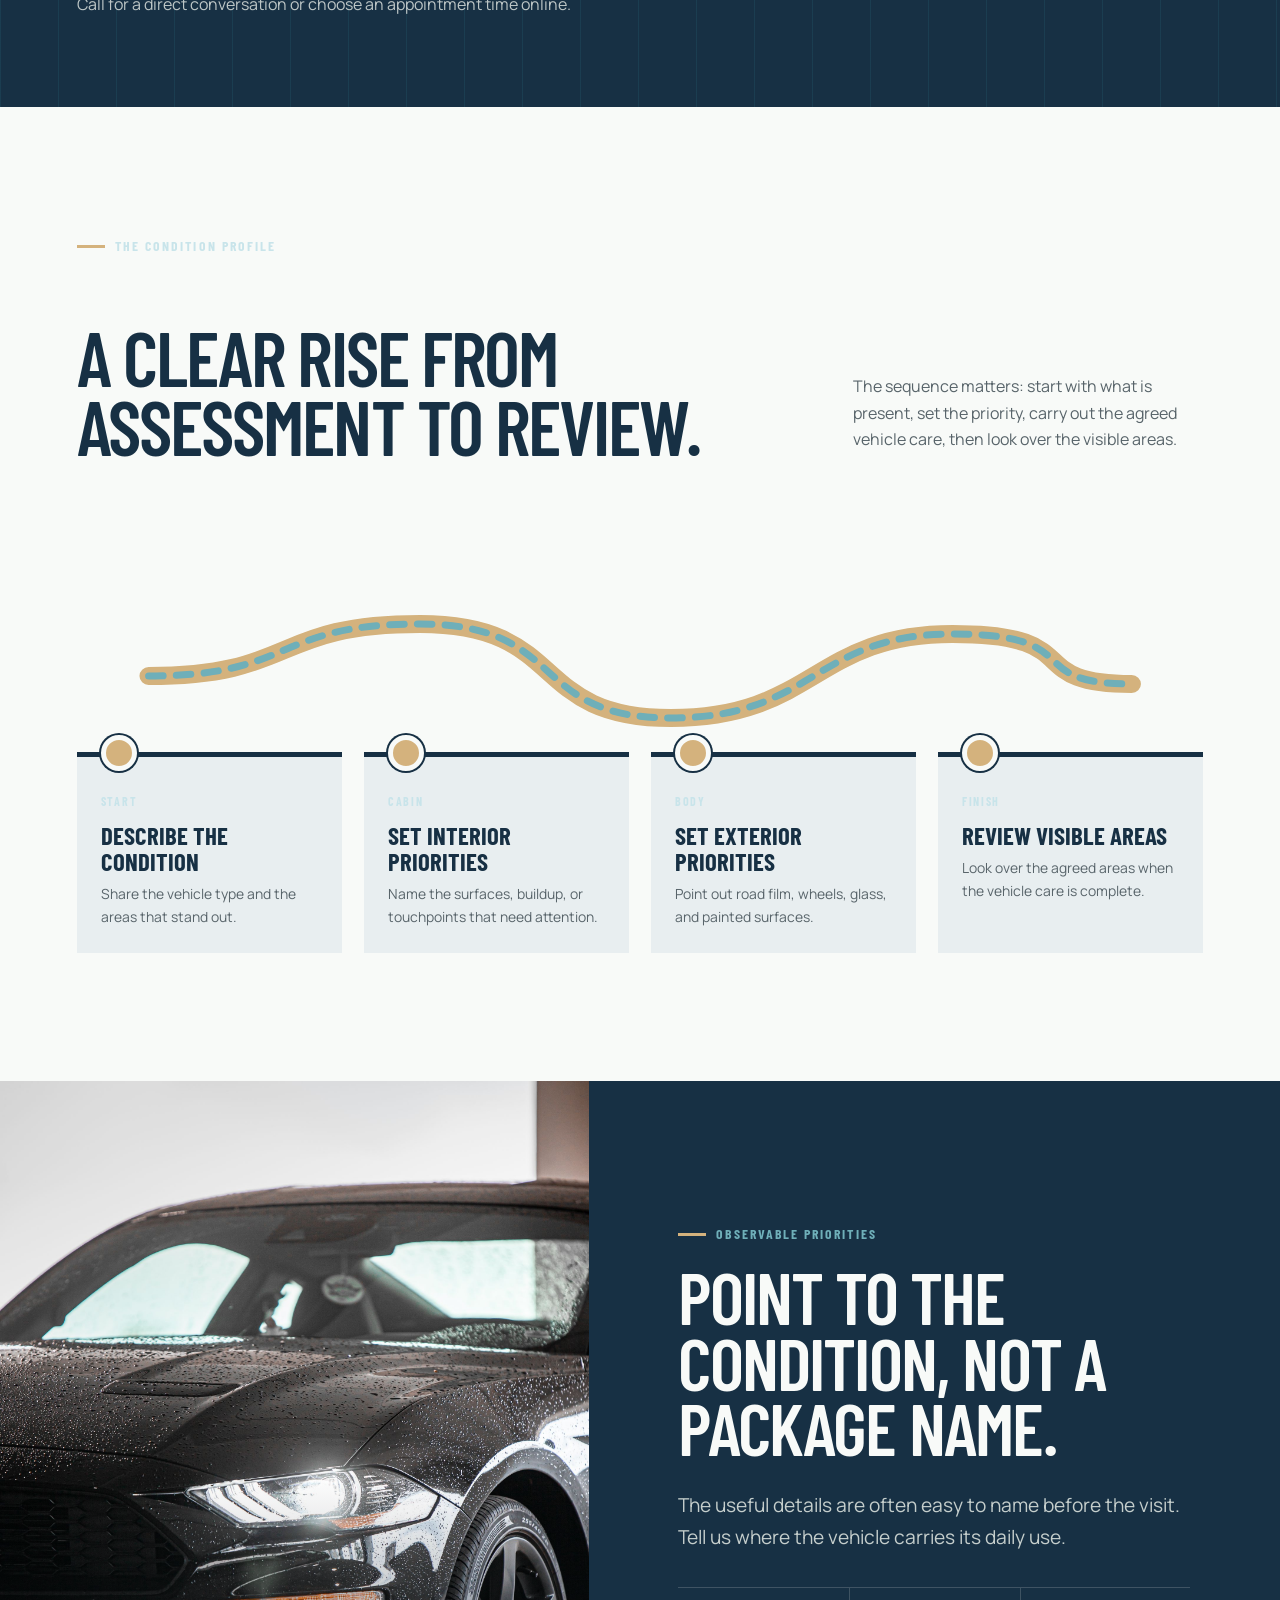
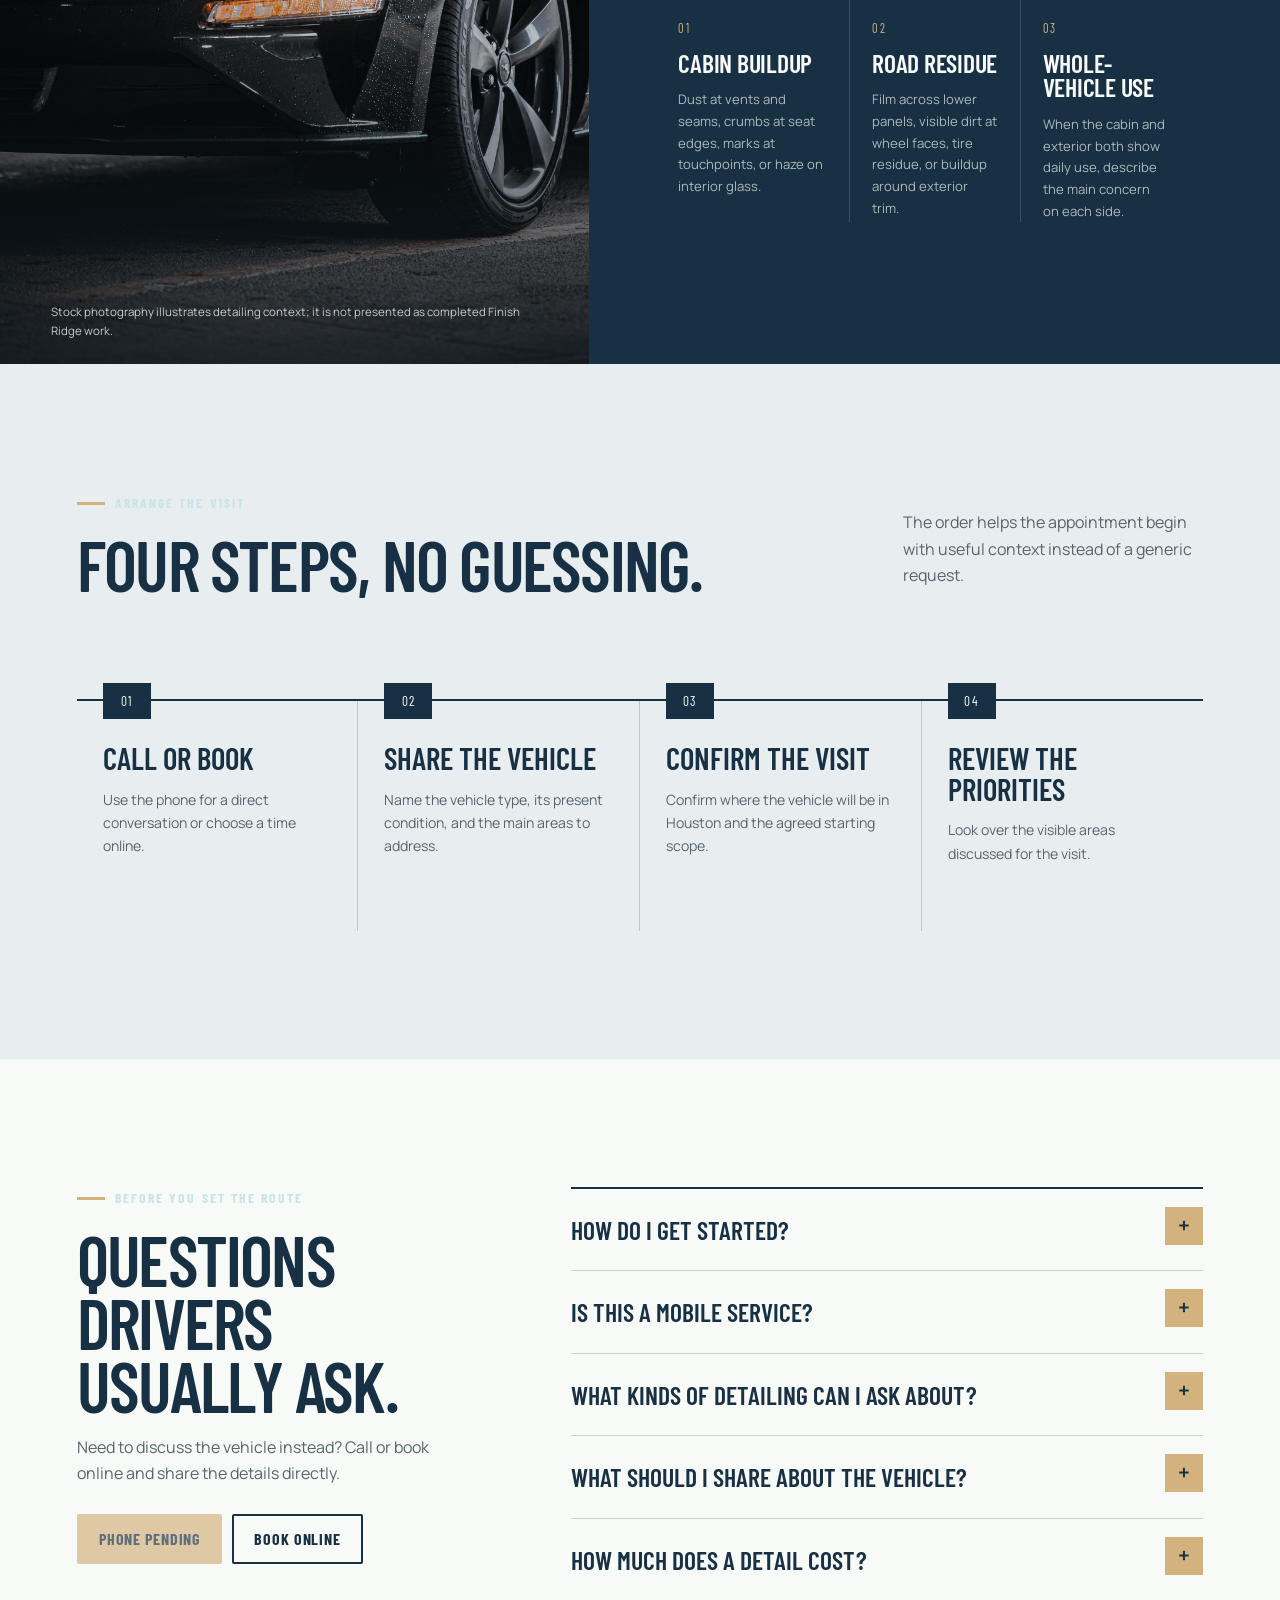
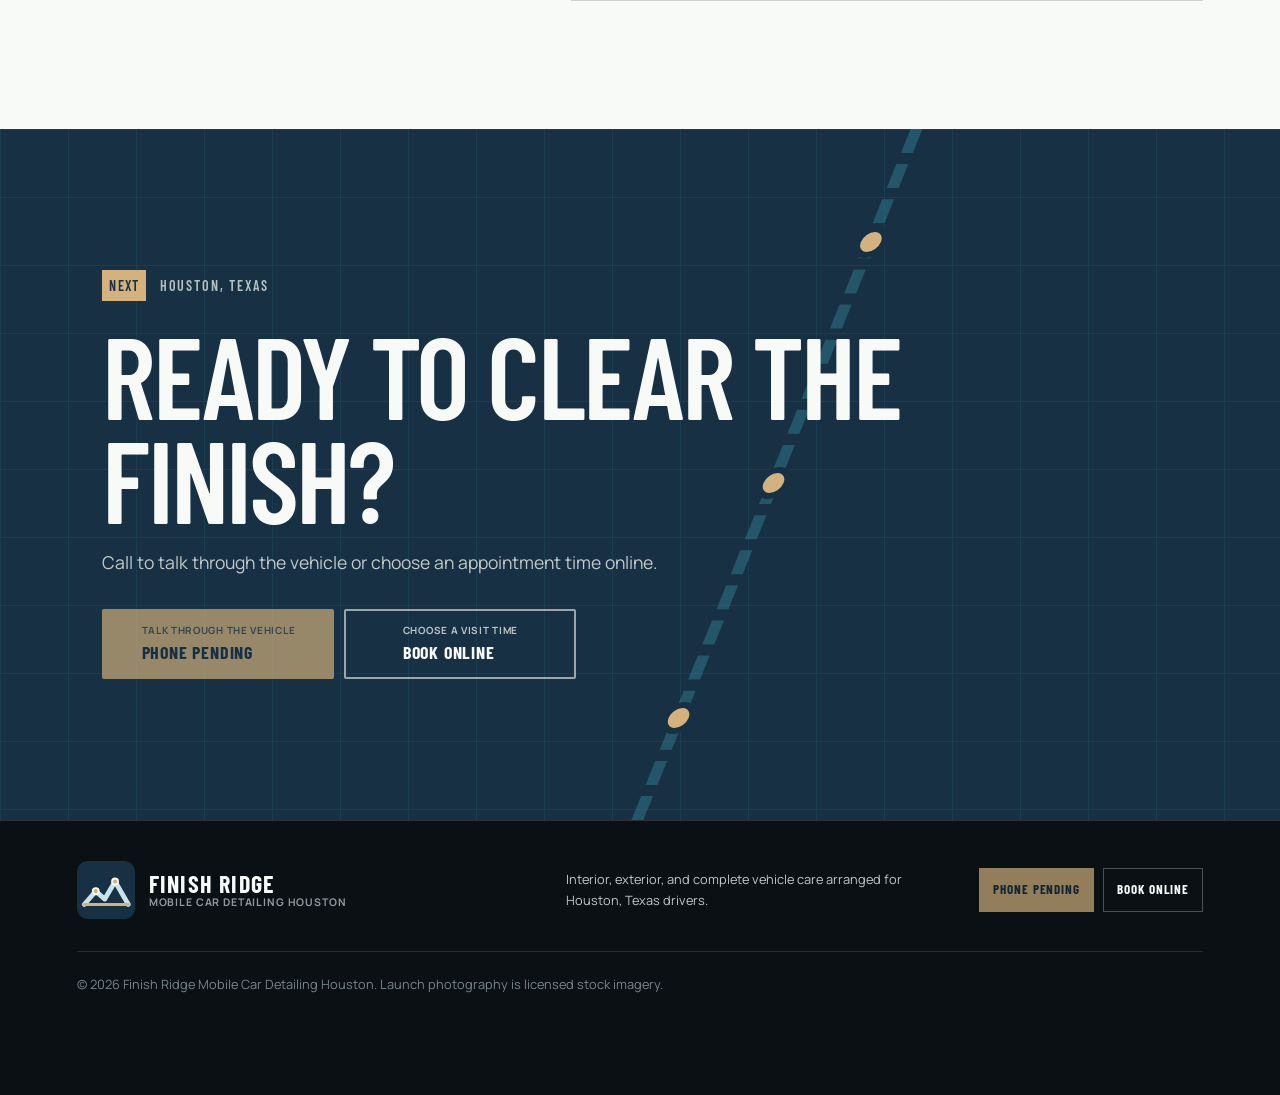
==== commit 2254135b: "feat: add service pricing to site Interior $200, exterior $250 with shampoo, complete $250. Adds pri" ====
--- a/index.html
+++ b/index.html
@@ -37,11 +37,36 @@
       "@type": "OfferCatalog",
       "name": "Car detailing services",
       "itemListElement": [
-        {"@type": "Offer", "itemOffered": {"@type": "Service", "name": "Interior car detailing"}},
-        {"@type": "Offer", "itemOffered": {"@type": "Service", "name": "Exterior car detailing"}},
-        {"@type": "Offer", "itemOffered": {"@type": "Service", "name": "Complete car detailing"}}
+        {
+          "@type": "Offer",
+          "itemOffered": {
+            "@type": "Service",
+            "name": "Interior car detailing"
+          },
+          "price": "200",
+          "priceCurrency": "USD"
+        },
+        {
+          "@type": "Offer",
+          "itemOffered": {
+            "@type": "Service",
+            "name": "Exterior car detailing"
+          },
+          "price": "250",
+          "priceCurrency": "USD"
+        },
+        {
+          "@type": "Offer",
+          "itemOffered": {
+            "@type": "Service",
+            "name": "Complete car detailing"
+          },
+          "price": "250",
+          "priceCurrency": "USD"
+        }
       ]
-    }
+    },
+    "priceRange": "$200-$250"
   }
   </script>
 </head>
@@ -143,6 +168,7 @@
           <div class="service-content">
             <p class="service-code">MR / 01</p>
             <h3>Interior car detailing</h3>
+            <p class="service-price">$200</p>
             <p>Focus attention on the spaces drivers and passengers see, touch, and use.</p>
             <ul>
               <li>Seats, floors, and reachable seams</li>
@@ -160,6 +186,7 @@
           <div class="service-content">
             <p class="service-code">MR / 02</p>
             <h3>Exterior car detailing</h3>
+            <p class="service-price">$250<span>Includes shampoo</span></p>
             <p>Address the body, glass, wheels, tires, and the road film carried across them.</p>
             <ul>
               <li>Painted surfaces and exterior glass</li>
@@ -177,6 +204,7 @@
           <div class="service-content">
             <p class="service-code">MR / 03</p>
             <h3>Complete car detailing</h3>
+            <p class="service-price">$250</p>
             <p>Combine cabin and exterior attention when both sides of the vehicle need work.</p>
             <ul>
               <li>Interior and exterior in one visit</li>
@@ -310,8 +338,8 @@
           <p>Share the vehicle type, what you can see now, any areas that need focused attention, and where the vehicle will be for the visit.</p>
         </details>
         <details>
-          <summary>Why are prices not listed here?</summary>
-          <p>Vehicle size, condition, and the requested scope vary. Discuss the vehicle by phone or through the booking path before the visit is confirmed.</p>
+          <summary>How much does a detail cost?</summary>
+          <p>Interior car detailing starts at $200. Exterior car detailing is $250 and includes shampoo. Complete car detailing is $250. Vehicle size and condition can affect the final scope, so confirm the details when you call or book.</p>
         </details>
       </div>
     </section>
--- a/styles.css
+++ b/styles.css
@@ -1667,3 +1667,21 @@
     animation-iteration-count: 1 !important;
   }
 }
+
+.service-price {
+  margin-top: 0.9rem;
+  font-size: 1.35rem;
+  font-weight: 700;
+  letter-spacing: -0.01em;
+  line-height: 1.2;
+}
+
+.service-price span {
+  display: block;
+  margin-top: 0.2rem;
+  font-size: 0.78rem;
+  font-weight: 500;
+  letter-spacing: 0.06em;
+  text-transform: uppercase;
+  opacity: 0.72;
+}
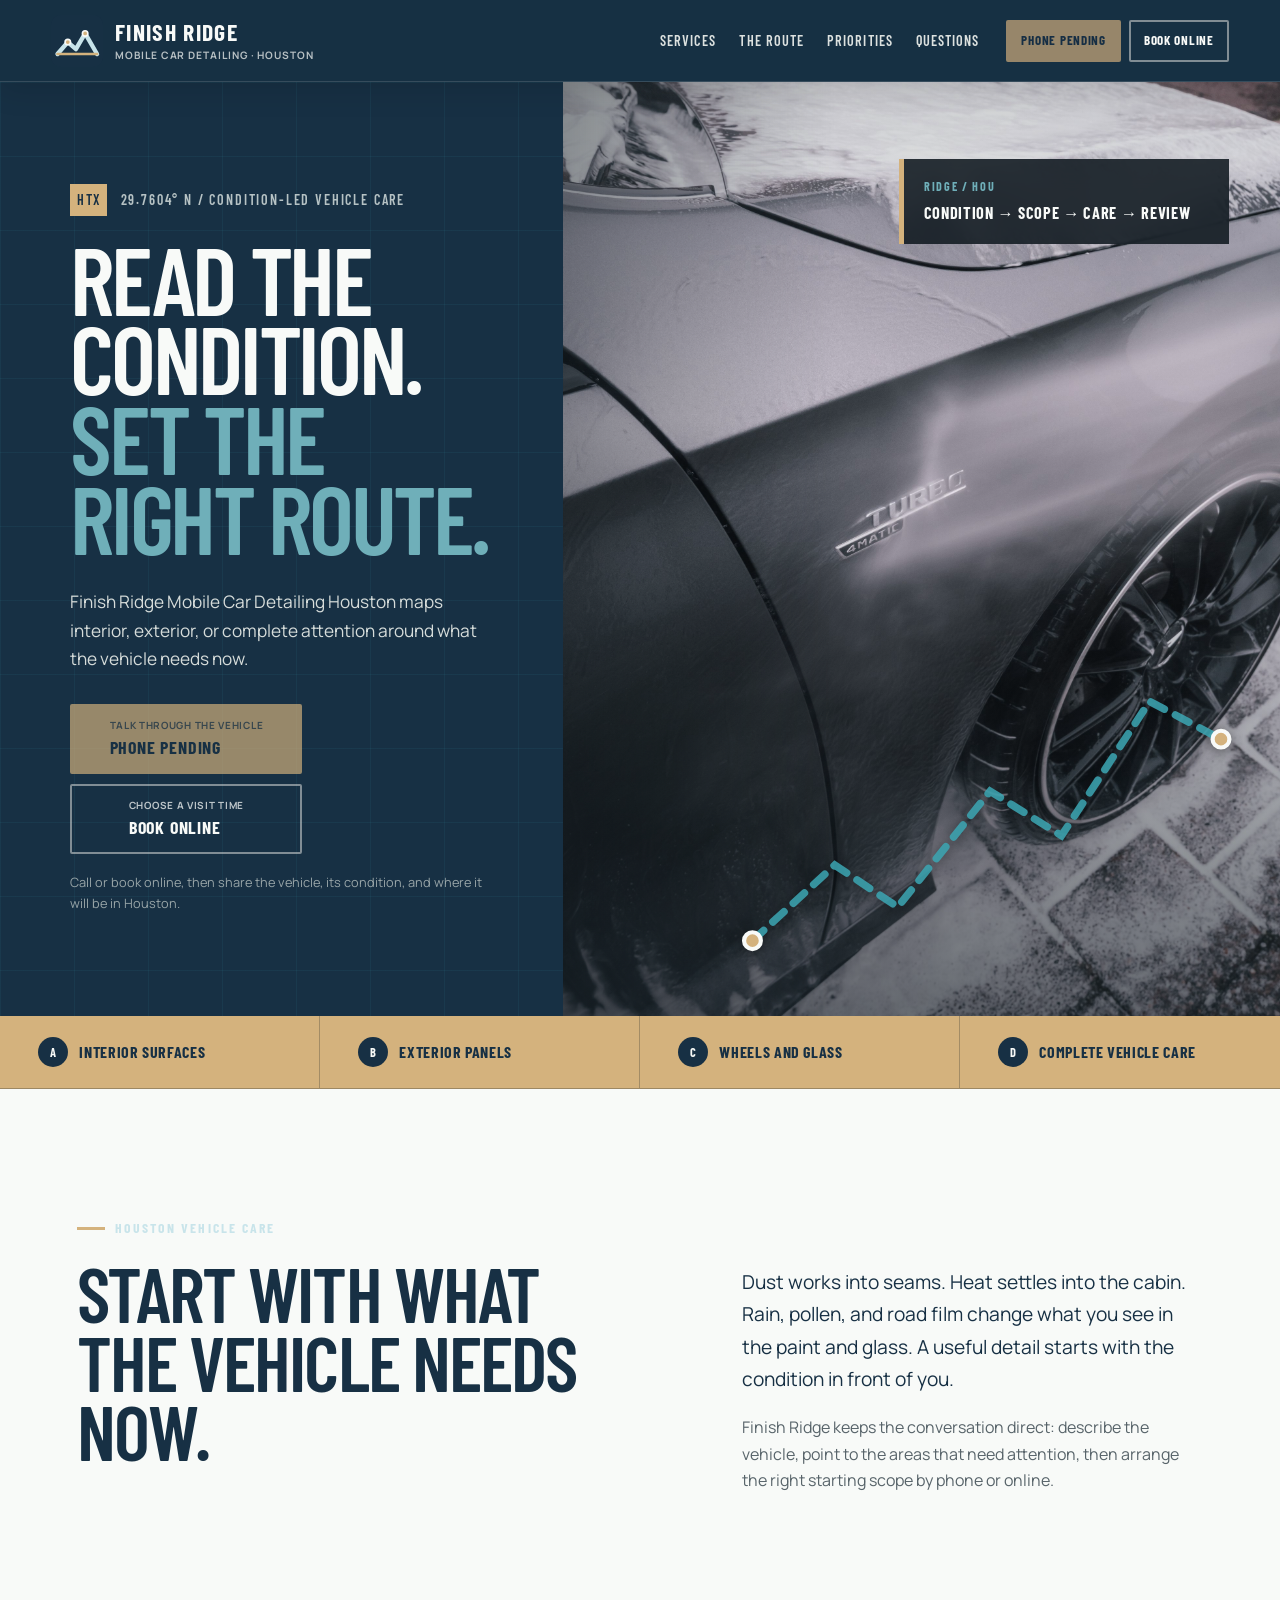
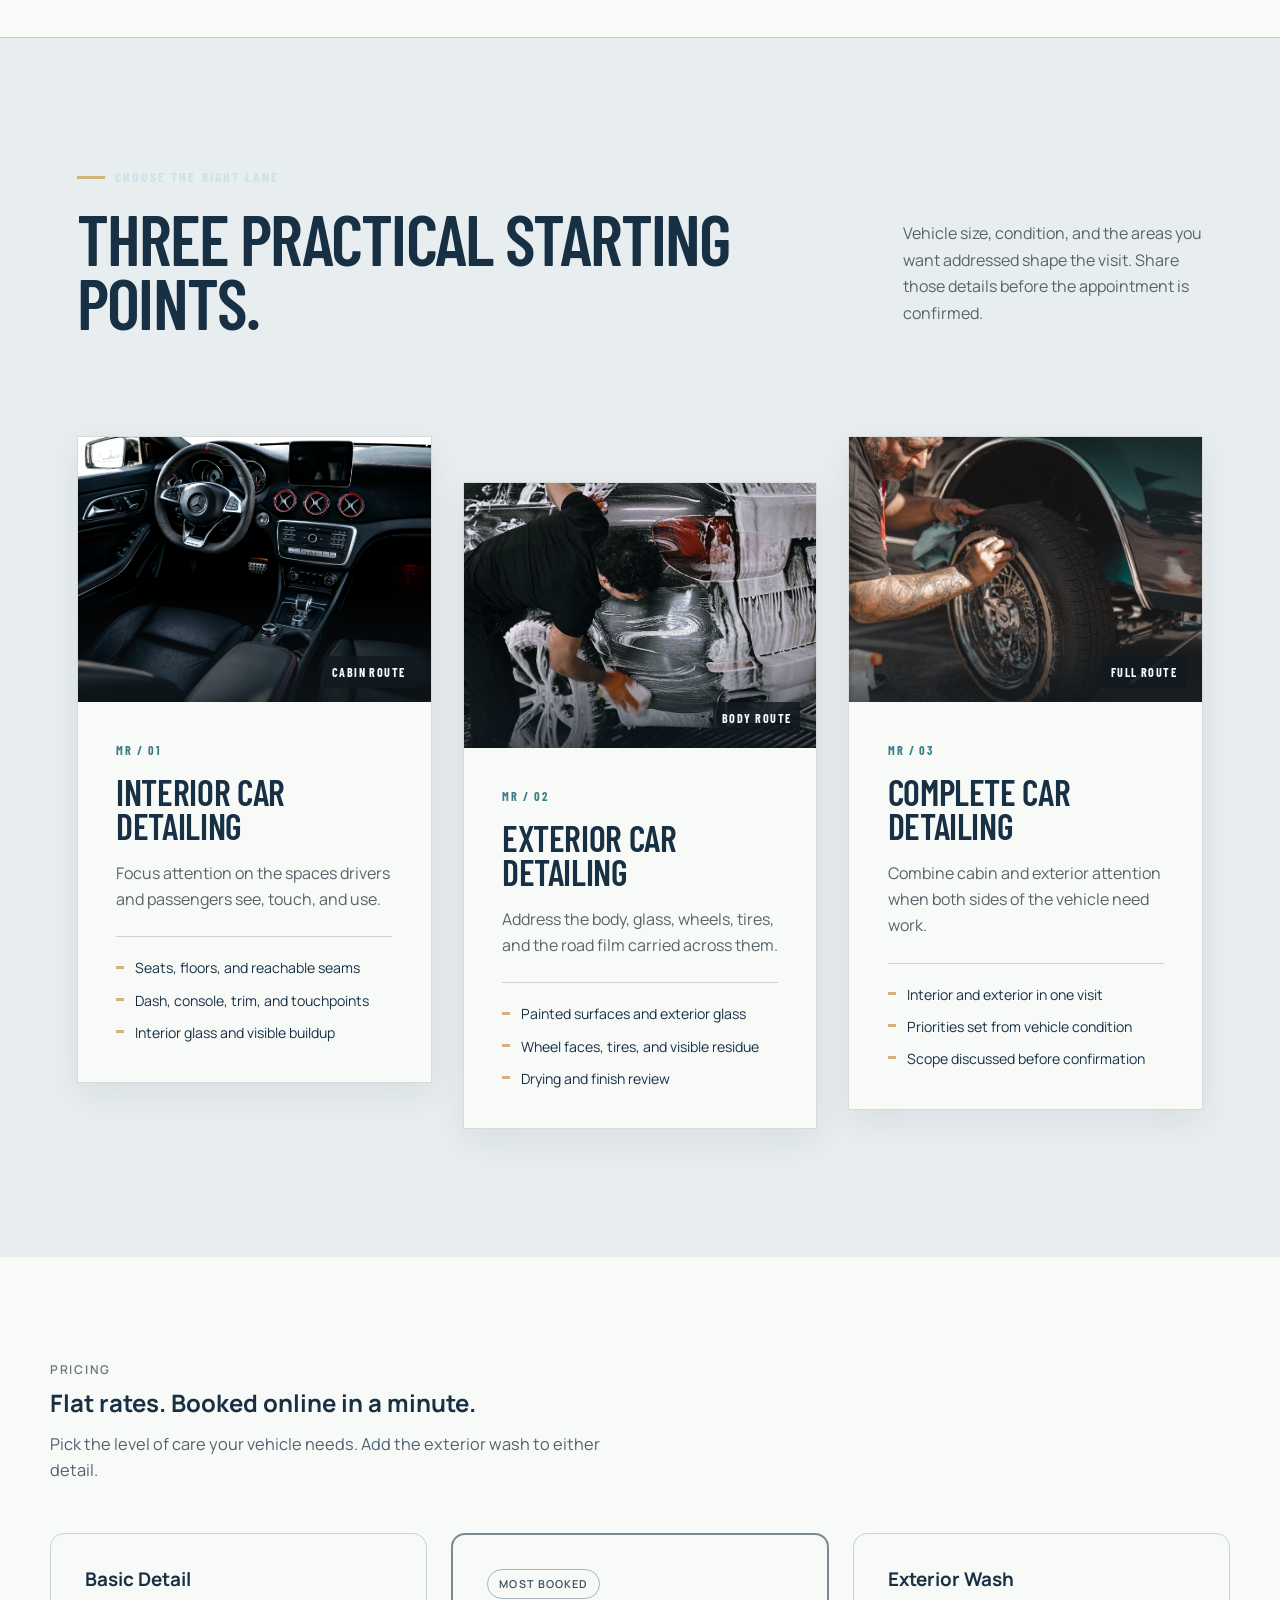
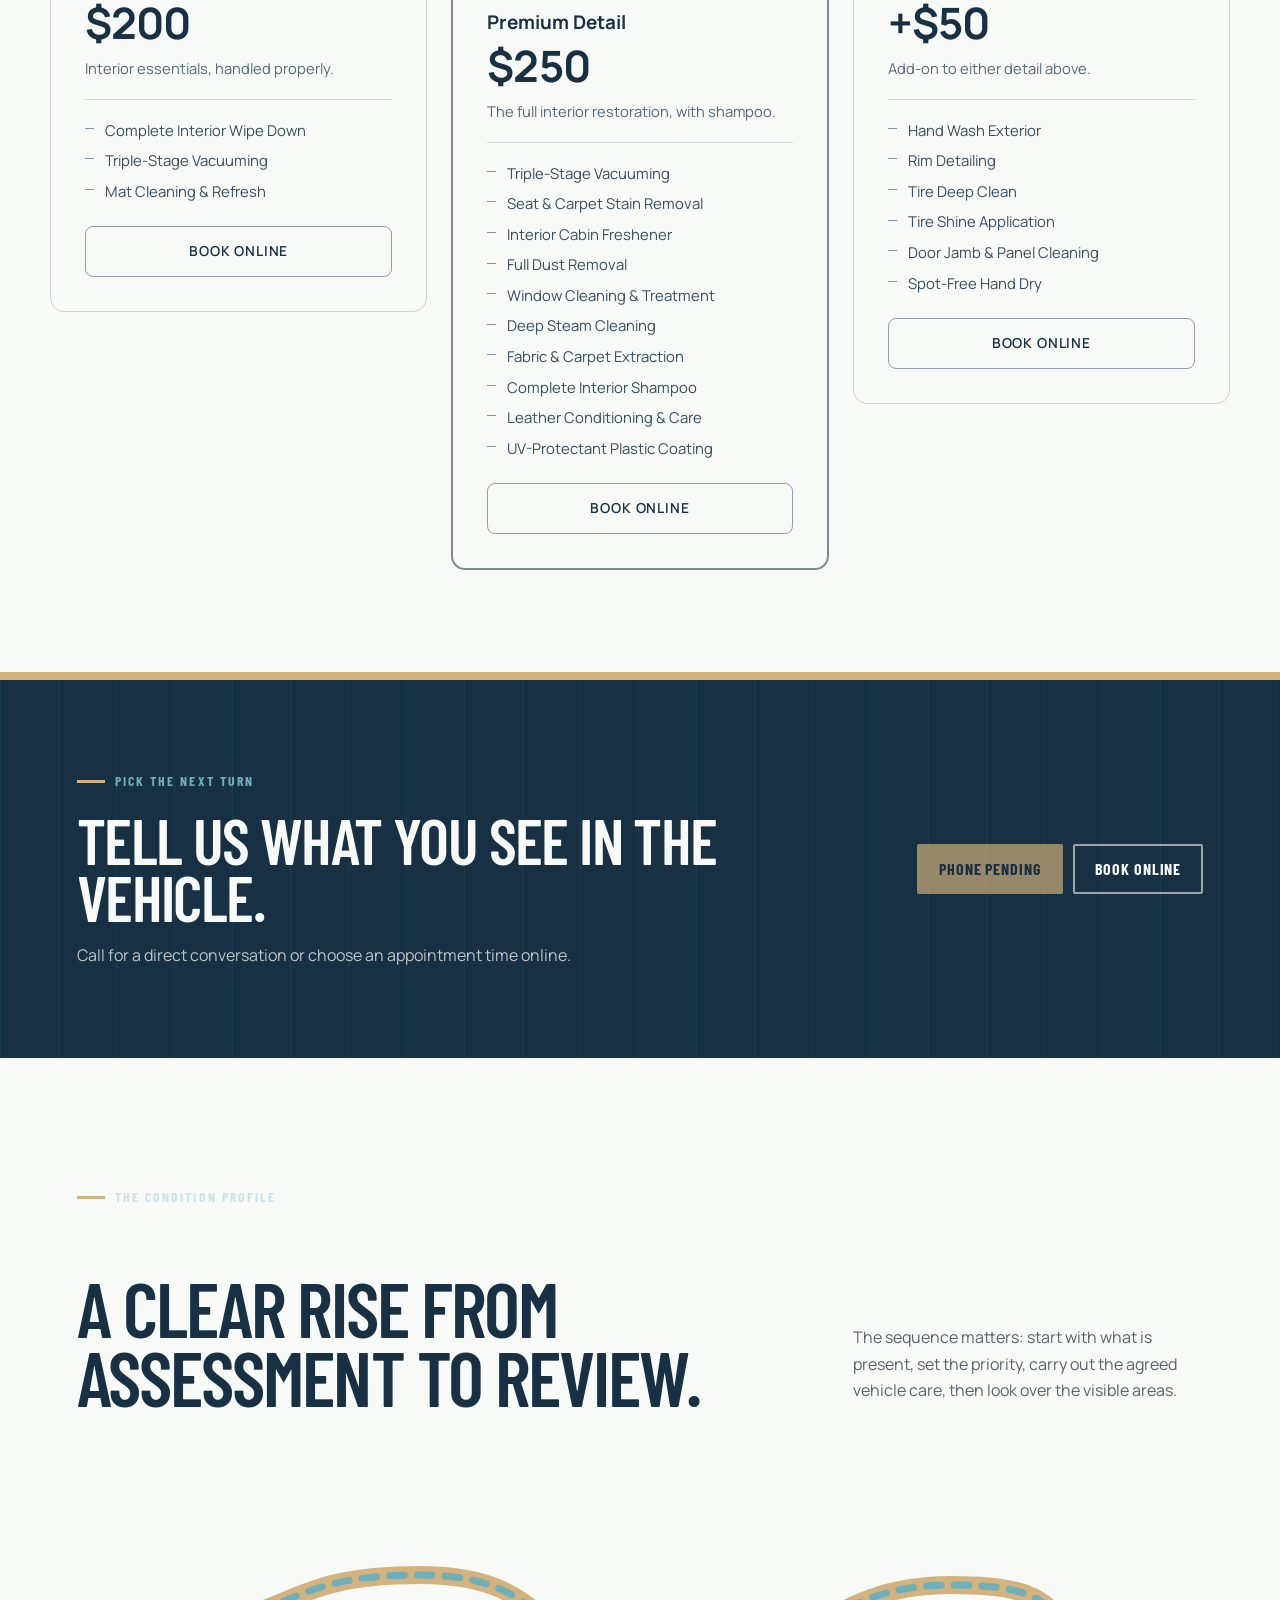
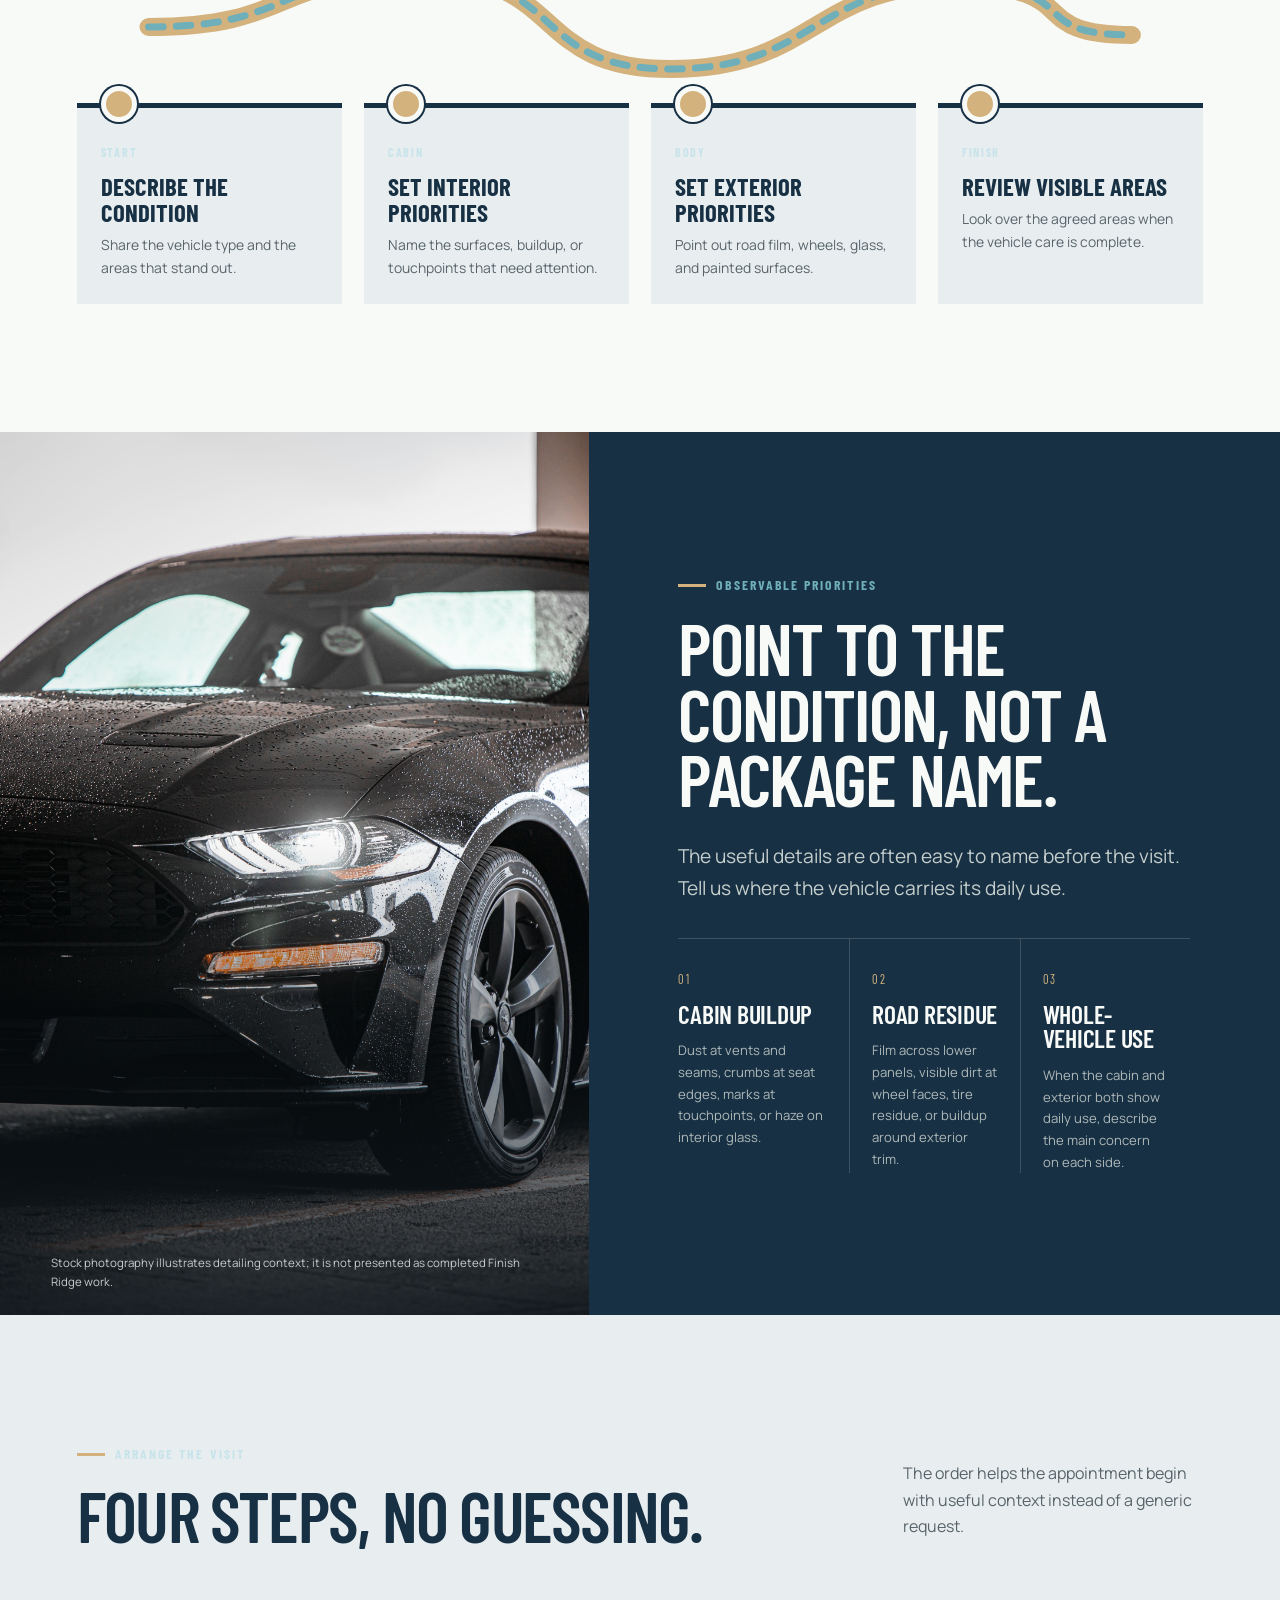
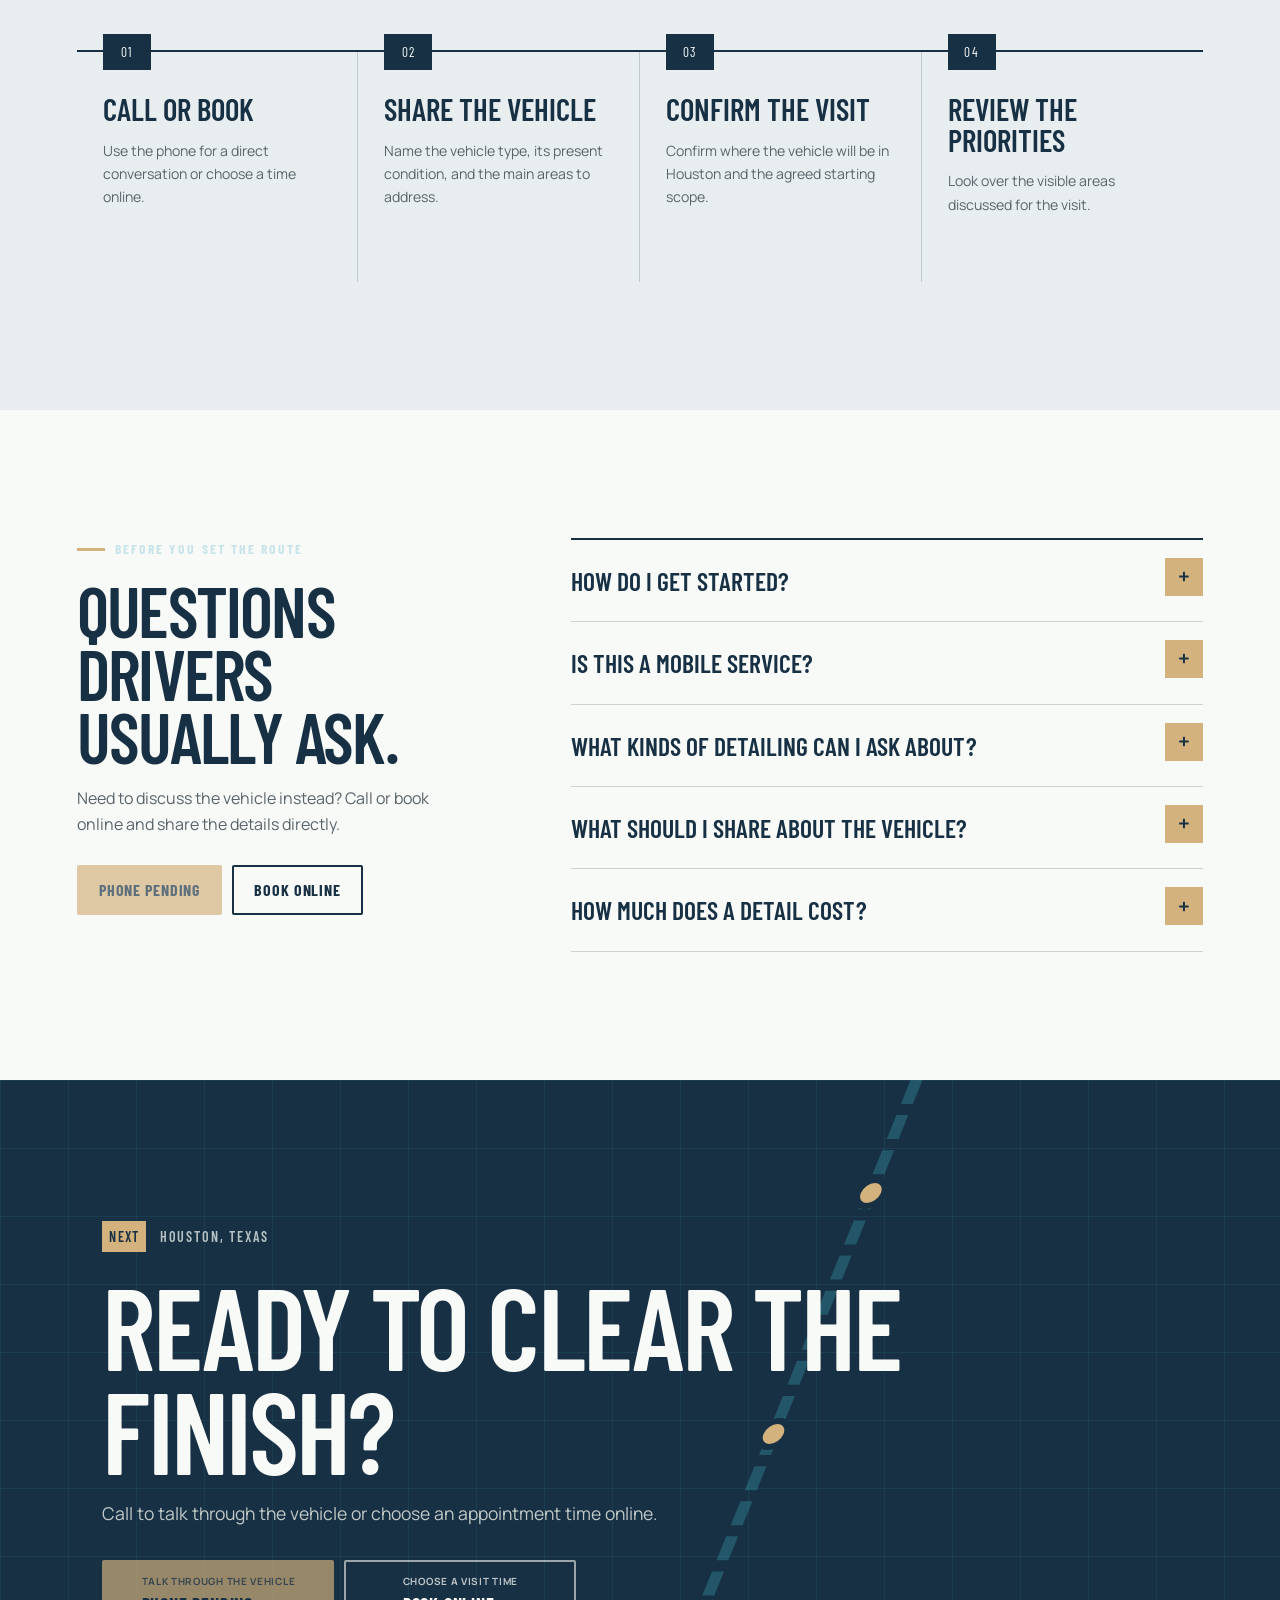
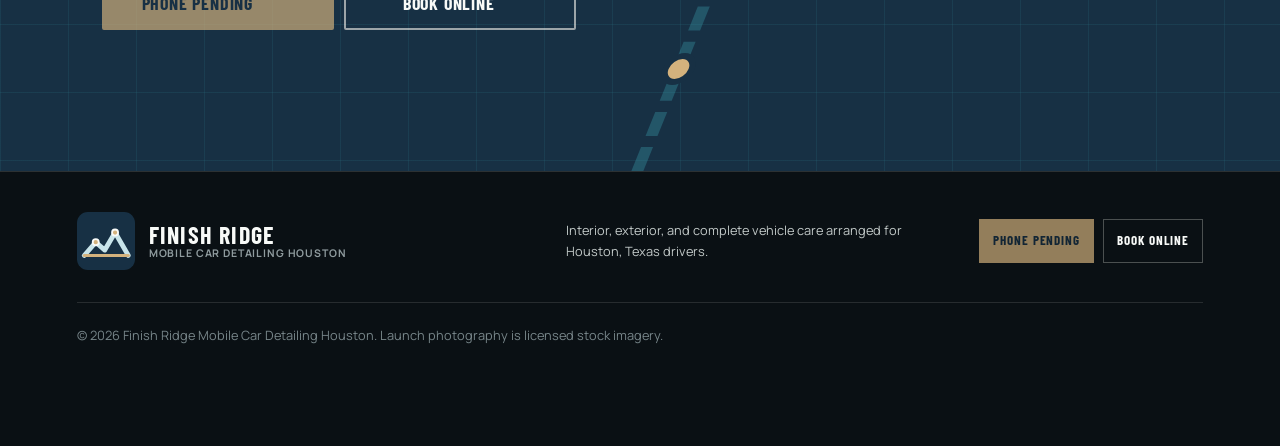
==== commit a0b723d6: "feat: replace pricing with the standard rate grid Basic Detail $200, Premium Detail $250 including s" ====
--- a/index.html
+++ b/index.html
@@ -42,31 +42,63 @@
           "itemOffered": {
             "@type": "Service",
             "name": "Interior car detailing"
-          },
-          "price": "200",
-          "priceCurrency": "USD"
+          }
         },
         {
           "@type": "Offer",
           "itemOffered": {
             "@type": "Service",
             "name": "Exterior car detailing"
-          },
-          "price": "250",
-          "priceCurrency": "USD"
+          }
         },
         {
           "@type": "Offer",
           "itemOffered": {
             "@type": "Service",
             "name": "Complete car detailing"
-          },
-          "price": "250",
-          "priceCurrency": "USD"
+          }
         }
       ]
     },
-    "priceRange": "$200-$250"
+    "priceRange": "$200-$250",
+    "makesOffer": [
+      {
+        "@type": "Offer",
+        "name": "Basic Detail",
+        "price": "200",
+        "priceCurrency": "USD",
+        "availability": "https://schema.org/InStock",
+        "itemOffered": {
+          "@type": "Service",
+          "name": "Basic Detail",
+          "description": "Interior essentials: complete interior wipe down, triple-stage vacuuming, and mat cleaning and refresh."
+        }
+      },
+      {
+        "@type": "Offer",
+        "name": "Premium Detail",
+        "price": "250",
+        "priceCurrency": "USD",
+        "availability": "https://schema.org/InStock",
+        "itemOffered": {
+          "@type": "Service",
+          "name": "Premium Detail",
+          "description": "The full interior restoration, including complete interior shampoo, deep steam cleaning, fabric and carpet extraction, and leather conditioning."
+        }
+      },
+      {
+        "@type": "Offer",
+        "name": "Exterior Wash",
+        "price": "50",
+        "priceCurrency": "USD",
+        "availability": "https://schema.org/InStock",
+        "itemOffered": {
+          "@type": "Service",
+          "name": "Exterior Wash",
+          "description": "Add-on exterior wash: hand wash, rim detailing, tire deep clean and shine, door jamb cleaning, and spot-free hand dry."
+        }
+      }
+    ]
   }
   </script>
 </head>
@@ -168,7 +200,6 @@
           <div class="service-content">
             <p class="service-code">MR / 01</p>
             <h3>Interior car detailing</h3>
-            <p class="service-price">$200</p>
             <p>Focus attention on the spaces drivers and passengers see, touch, and use.</p>
             <ul>
               <li>Seats, floors, and reachable seams</li>
@@ -186,7 +217,6 @@
           <div class="service-content">
             <p class="service-code">MR / 02</p>
             <h3>Exterior car detailing</h3>
-            <p class="service-price">$250<span>Includes shampoo</span></p>
             <p>Address the body, glass, wheels, tires, and the road film carried across them.</p>
             <ul>
               <li>Painted surfaces and exterior glass</li>
@@ -204,7 +234,6 @@
           <div class="service-content">
             <p class="service-code">MR / 03</p>
             <h3>Complete car detailing</h3>
-            <p class="service-price">$250</p>
             <p>Combine cabin and exterior attention when both sides of the vehicle need work.</p>
             <ul>
               <li>Interior and exterior in one visit</li>
@@ -215,6 +244,64 @@
         </article>
       </div>
     </section>
+
+    <section class="rates" id="pricing" aria-labelledby="pricing-title">
+      <div class="rates-shell">
+        <div class="rates-head">
+          <p class="rates-eyebrow">Pricing</p>
+          <h2 id="pricing-title">Flat rates. Booked online in a minute.</h2>
+          <p class="rates-intro">Pick the level of care your vehicle needs. Add the exterior wash to either detail.</p>
+        </div>
+
+        <div class="rate-grid">
+          <article class="rate-card">
+            <h3>Basic Detail</h3>
+            <p class="rate-figure">$200</p>
+            <p class="rate-note">Interior essentials, handled properly.</p>
+            <ul class="rate-list">
+              <li>Complete Interior Wipe Down</li>
+              <li>Triple-Stage Vacuuming</li>
+              <li>Mat Cleaning &amp; Refresh</li>
+            </ul>
+            <a class="rate-cta" href="https://cal.com/sumitdatta/auto-detail-service" target="_blank" rel="noopener">Book Online</a>
+          </article>
+          <article class="rate-card rate-card-featured">
+            <span class="rate-badge">Most booked</span>
+            <h3>Premium Detail</h3>
+            <p class="rate-figure">$250</p>
+            <p class="rate-note">The full interior restoration, with shampoo.</p>
+            <ul class="rate-list">
+              <li>Triple-Stage Vacuuming</li>
+              <li>Seat &amp; Carpet Stain Removal</li>
+              <li>Interior Cabin Freshener</li>
+              <li>Full Dust Removal</li>
+              <li>Window Cleaning &amp; Treatment</li>
+              <li>Deep Steam Cleaning</li>
+              <li>Fabric &amp; Carpet Extraction</li>
+              <li>Complete Interior Shampoo</li>
+              <li>Leather Conditioning &amp; Care</li>
+              <li>UV-Protectant Plastic Coating</li>
+            </ul>
+            <a class="rate-cta" href="https://cal.com/sumitdatta/auto-detail-service" target="_blank" rel="noopener">Book Online</a>
+          </article>
+          <article class="rate-card">
+            <h3>Exterior Wash</h3>
+            <p class="rate-figure">+$50</p>
+            <p class="rate-note">Add-on to either detail above.</p>
+            <ul class="rate-list">
+              <li>Hand Wash Exterior</li>
+              <li>Rim Detailing</li>
+              <li>Tire Deep Clean</li>
+              <li>Tire Shine Application</li>
+              <li>Door Jamb &amp; Panel Cleaning</li>
+              <li>Spot-Free Hand Dry</li>
+            </ul>
+            <a class="rate-cta" href="https://cal.com/sumitdatta/auto-detail-service" target="_blank" rel="noopener">Book Online</a>
+          </article>
+        </div>
+      </div>
+    </section>
+
 
     <section class="route-callout" aria-label="Contact Finish Ridge">
       <div>
@@ -339,7 +426,7 @@
         </details>
         <details>
           <summary>How much does a detail cost?</summary>
-          <p>Interior car detailing starts at $200. Exterior car detailing is $250 and includes shampoo. Complete car detailing is $250. Vehicle size and condition can affect the final scope, so confirm the details when you call or book.</p>
+          <p>The Basic Detail is $200 and covers interior essentials. The Premium Detail is $250 and includes a complete interior shampoo. An Exterior Wash can be added to either for $50. Vehicle size and condition can affect the final scope, so confirm the details when you call or book.</p>
         </details>
       </div>
     </section>
--- a/styles.css
+++ b/styles.css
@@ -1668,20 +1668,147 @@
   }
 }
 
-.service-price {
-  margin-top: 0.9rem;
-  font-size: 1.35rem;
+/* Pricing section — self-contained, inherits each site's own colors and type. */
+.rates {
+  padding: clamp(56px, 8vw, 104px) clamp(20px, 5vw, 48px);
+}
+
+.rates-shell {
+  width: min(1180px, 100%);
+  margin-inline: auto;
+}
+
+.rates-head {
+  max-width: 60ch;
+  margin-bottom: clamp(30px, 4vw, 50px);
+}
+
+.rates-eyebrow {
+  margin: 0 0 10px;
+  font-size: 0.76rem;
+  font-weight: 600;
+  letter-spacing: 0.14em;
+  text-transform: uppercase;
+  opacity: 0.65;
+}
+
+.rates-head h2 {
+  margin: 0 0 14px;
+  line-height: 1.12;
+}
+
+.rates-intro {
+  margin: 0;
+  font-size: 1.02rem;
+  line-height: 1.6;
+  opacity: 0.75;
+}
+
+.rate-grid {
+  display: grid;
+  gap: clamp(16px, 2vw, 24px);
+  grid-template-columns: repeat(auto-fit, minmax(260px, 1fr));
+  align-items: start;
+}
+
+.rate-card {
+  position: relative;
+  display: flex;
+  flex-direction: column;
+  padding: clamp(24px, 3vw, 34px);
+  border: 1px solid color-mix(in srgb, currentColor 20%, transparent);
+  border-radius: 14px;
+}
+
+.rate-card-featured {
+  border-width: 2px;
+  border-color: color-mix(in srgb, currentColor 55%, transparent);
+}
+
+.rate-badge {
+  align-self: flex-start;
+  margin-bottom: 12px;
+  padding: 5px 11px;
+  border: 1px solid color-mix(in srgb, currentColor 40%, transparent);
+  border-radius: 999px;
+  font-size: 0.68rem;
+  font-weight: 600;
+  letter-spacing: 0.1em;
+  text-transform: uppercase;
+  opacity: 0.85;
+}
+
+.rate-card h3 {
+  margin: 0;
+  font-size: 1.18rem;
+  line-height: 1.25;
+}
+
+.rate-figure {
+  margin: 10px 0 0;
+  font-size: clamp(2.1rem, 4vw, 2.7rem);
   font-weight: 700;
-  letter-spacing: -0.01em;
-  line-height: 1.2;
-}
-
-.service-price span {
-  display: block;
-  margin-top: 0.2rem;
-  font-size: 0.78rem;
-  font-weight: 500;
+  letter-spacing: -0.02em;
+  line-height: 1;
+}
+
+.rate-note {
+  margin: 12px 0 0;
+  font-size: 0.92rem;
+  line-height: 1.5;
+  opacity: 0.72;
+}
+
+.rate-list {
+  margin: 20px 0 0;
+  padding: 20px 0 0;
+  border-top: 1px solid color-mix(in srgb, currentColor 15%, transparent);
+  list-style: none;
+  display: grid;
+  gap: 9px;
+}
+
+.rate-list li {
+  position: relative;
+  padding-left: 20px;
+  font-size: 0.93rem;
+  line-height: 1.45;
+  opacity: 0.85;
+}
+
+.rate-list li::before {
+  content: "";
+  position: absolute;
+  left: 0;
+  top: 0.55em;
+  width: 9px;
+  height: 1px;
+  background: currentColor;
+  opacity: 0.6;
+}
+
+.rate-cta {
+  margin-top: 24px;
+  padding: 13px 20px;
+  border: 1px solid color-mix(in srgb, currentColor 45%, transparent);
+  border-radius: 8px;
+  font-size: 0.86rem;
+  font-weight: 600;
   letter-spacing: 0.06em;
   text-transform: uppercase;
-  opacity: 0.72;
-}
+  text-align: center;
+  text-decoration: none;
+  color: inherit;
+  transition: opacity 0.18s ease;
+}
+
+.rate-cta:hover,
+.rate-cta:focus-visible {
+  opacity: 0.7;
+}
+
+@media (max-width: 640px) {
+  .rate-grid {
+    grid-template-columns: 1fr;
+  }
+}
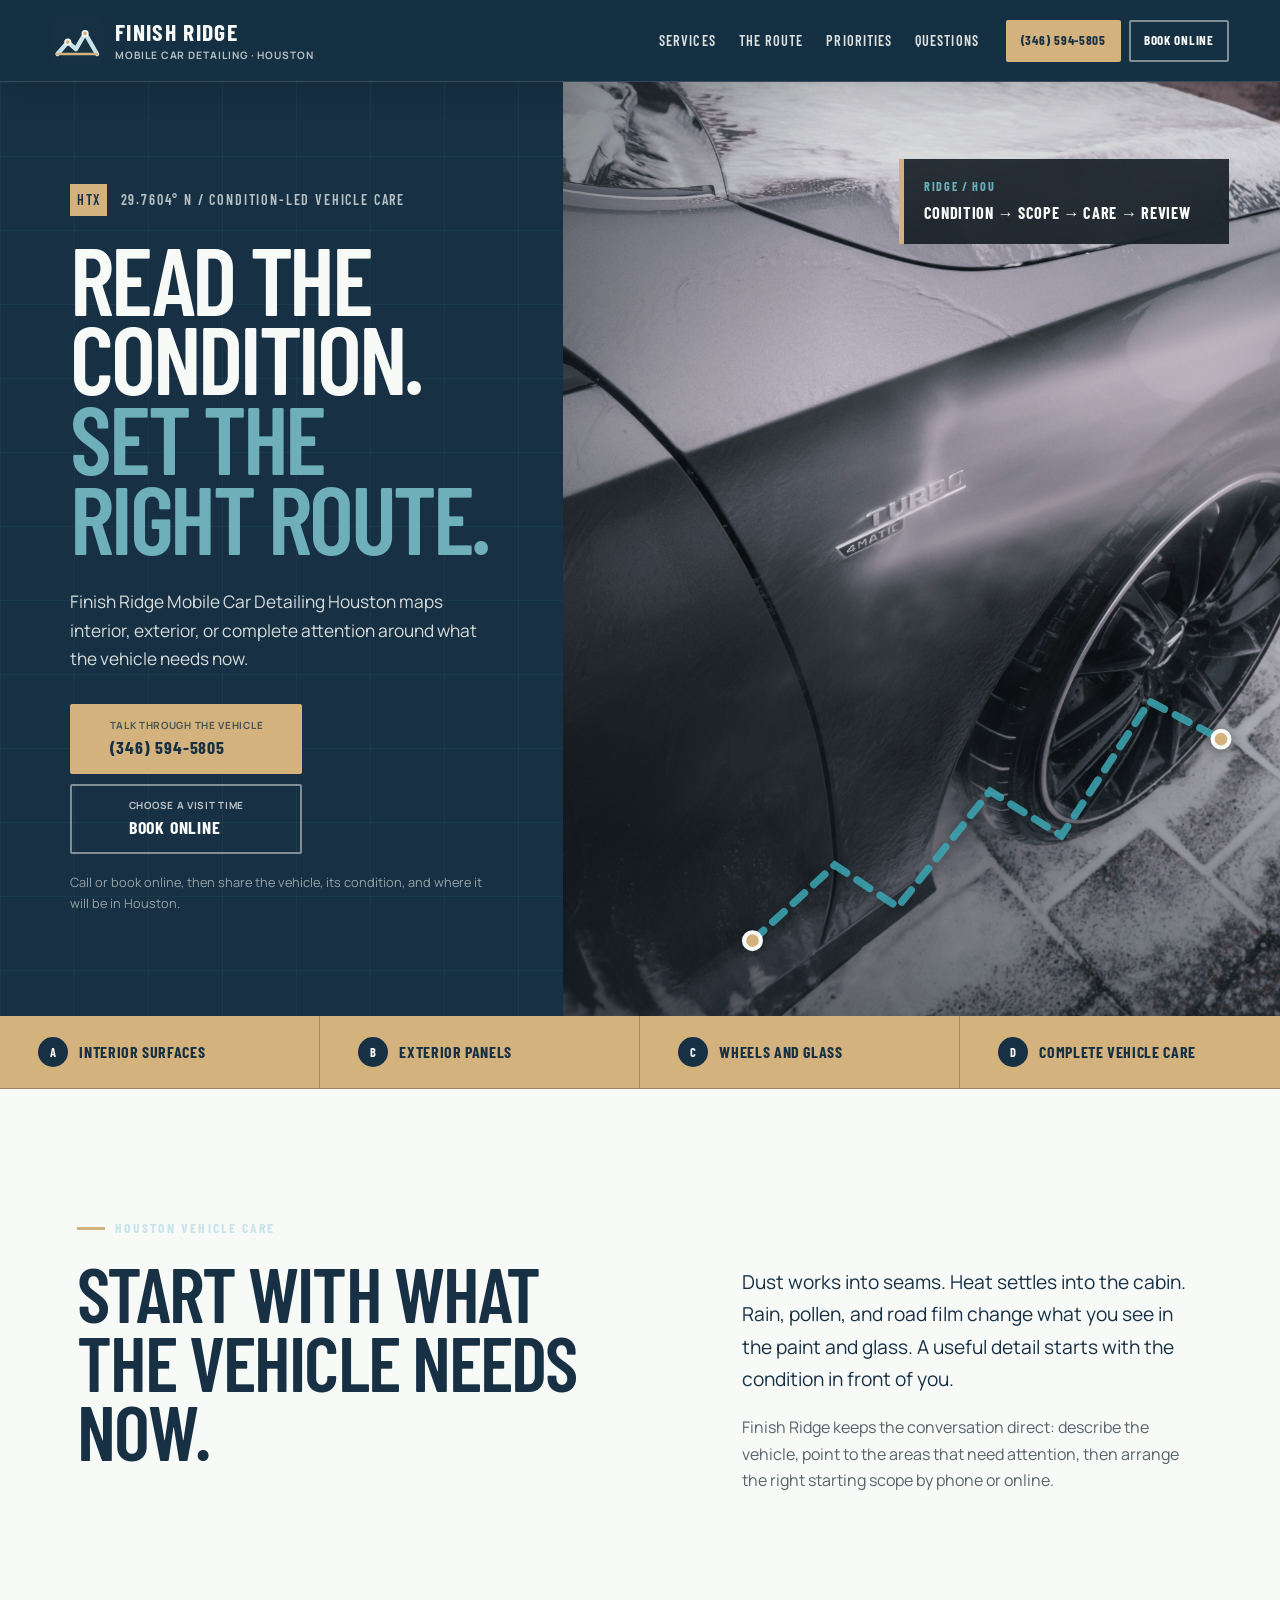
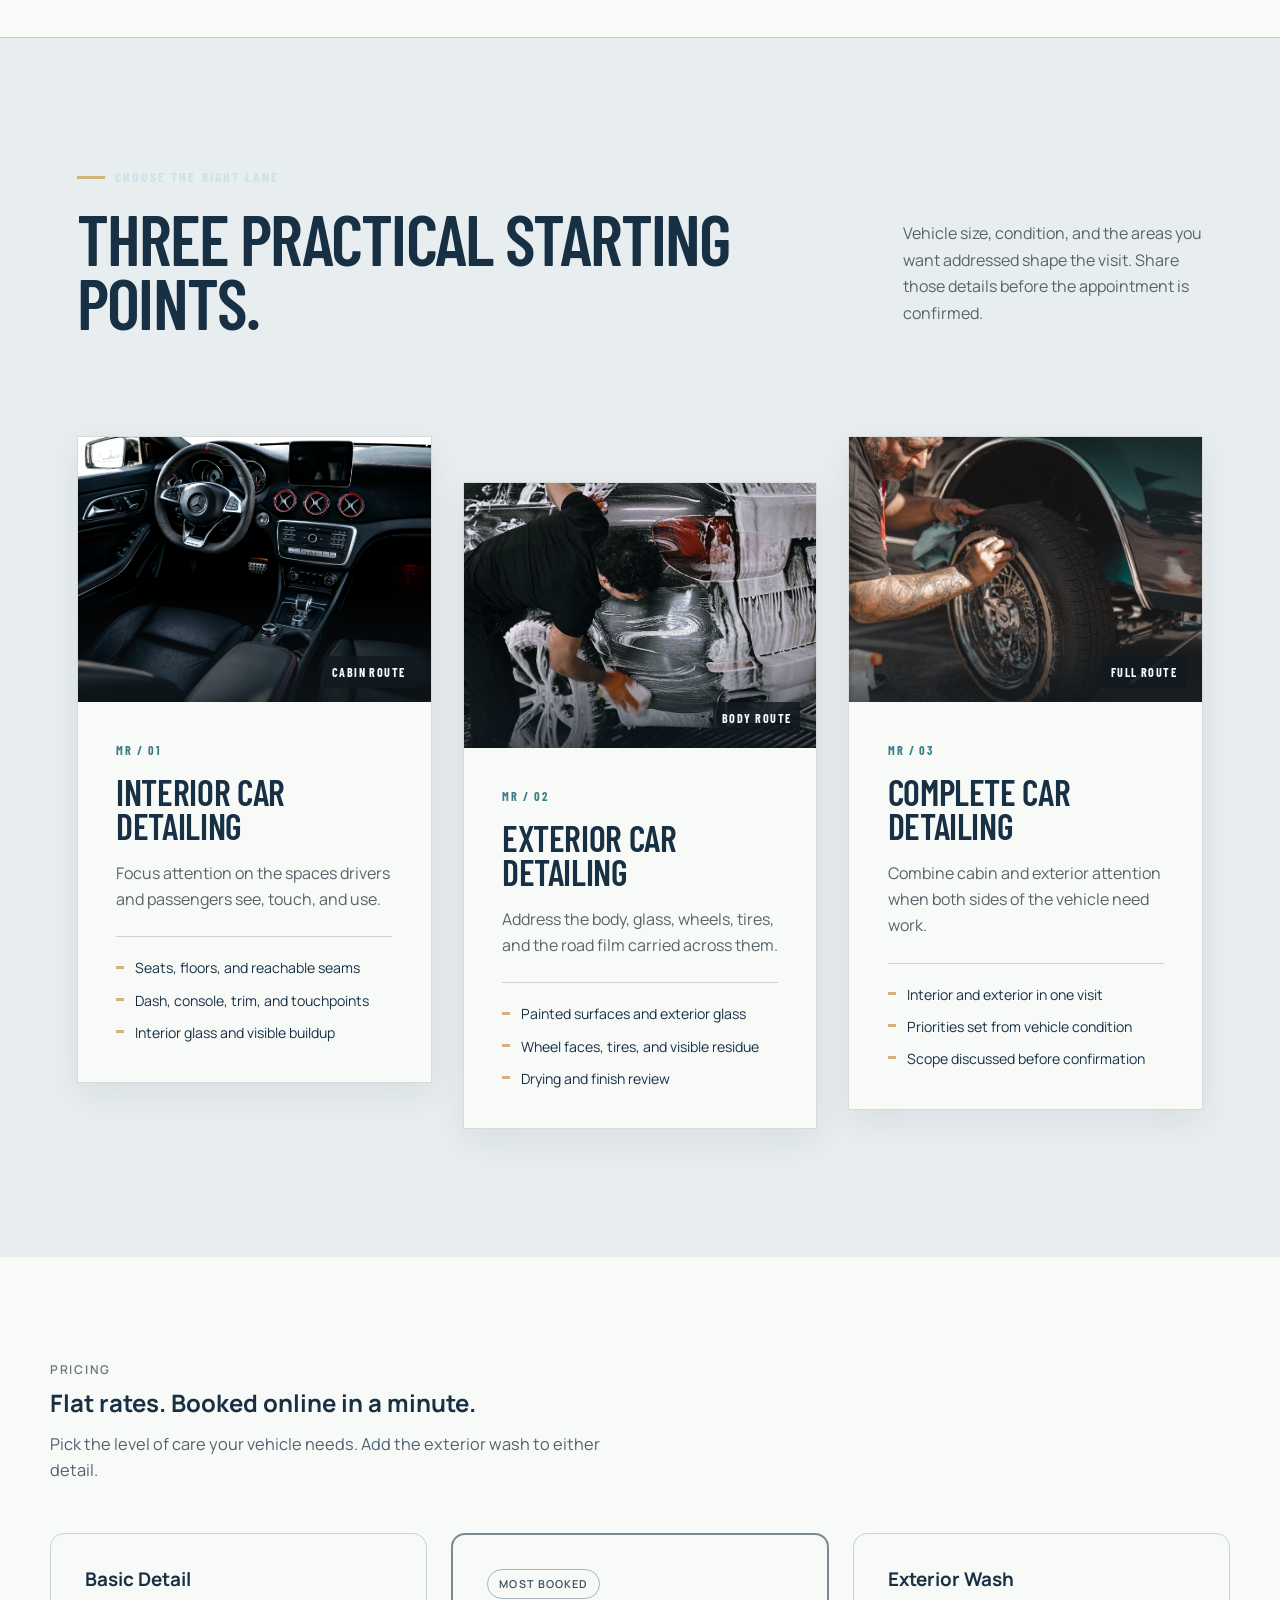
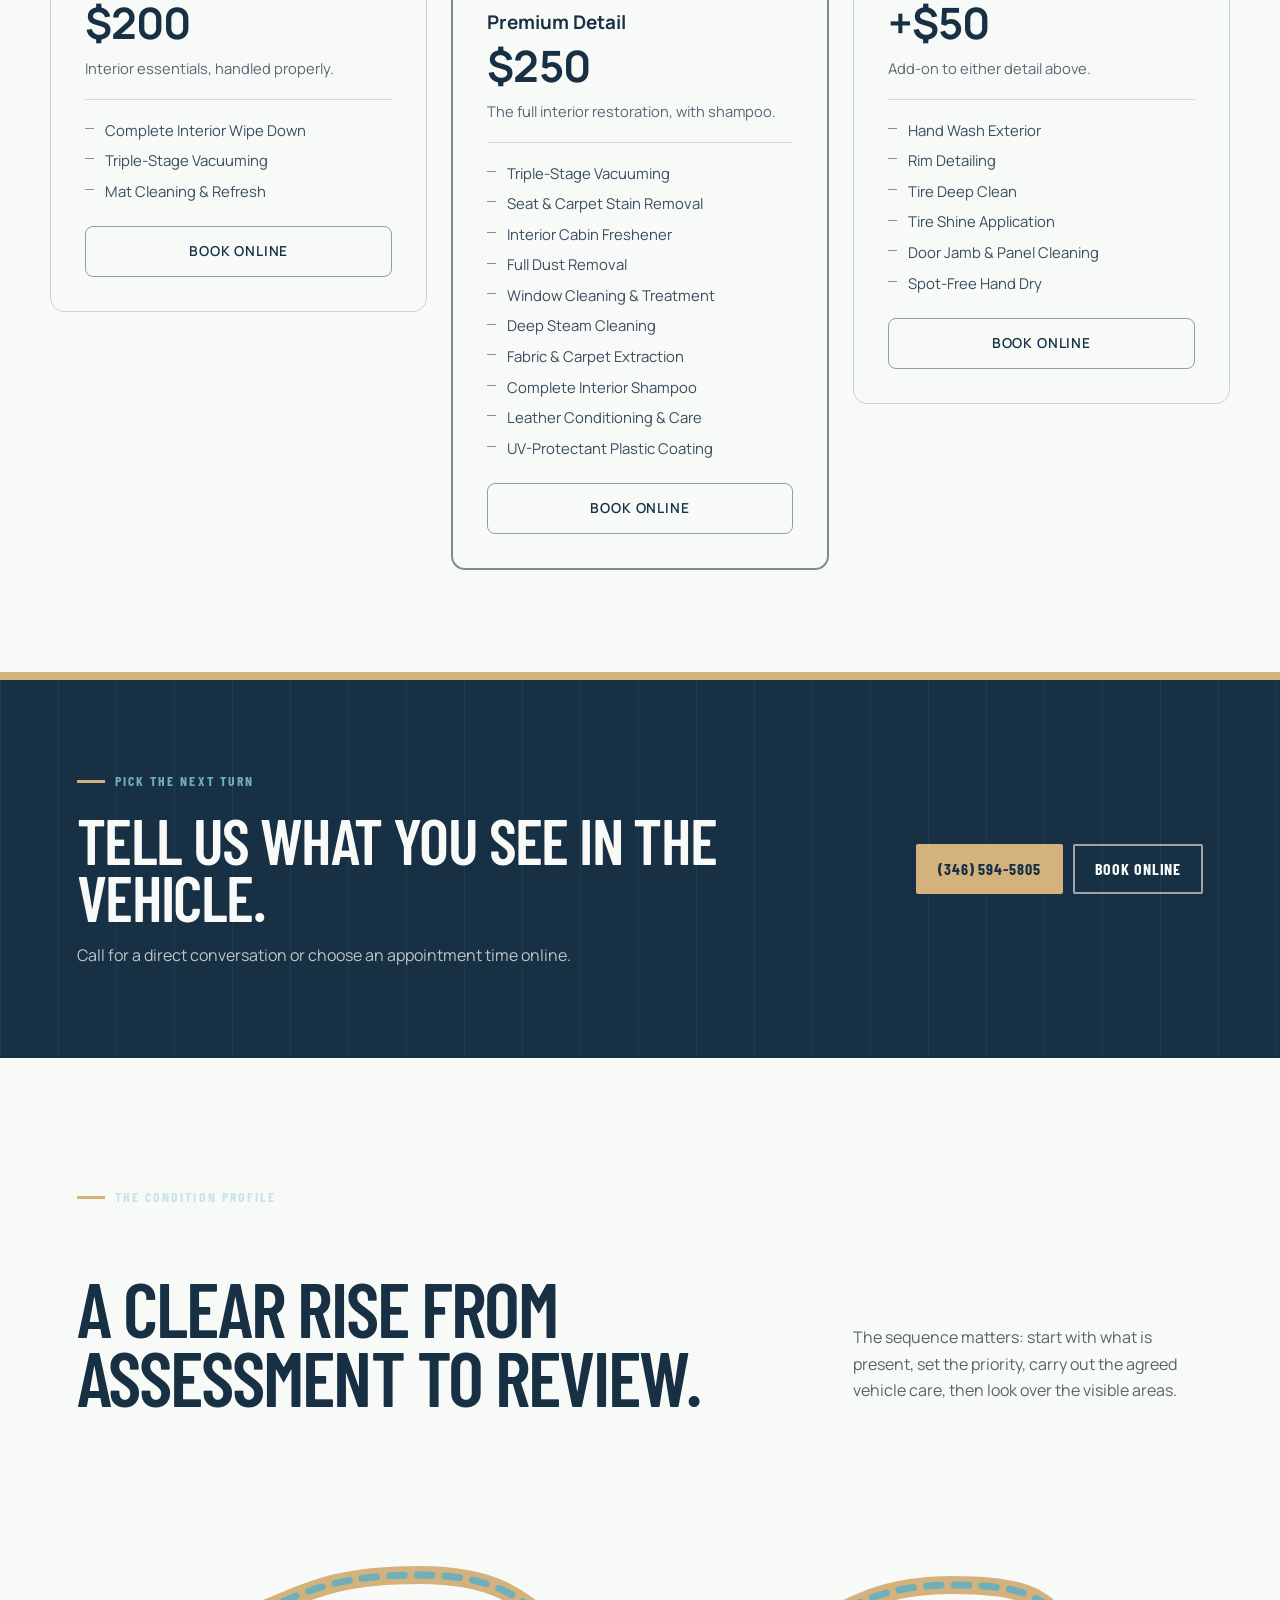
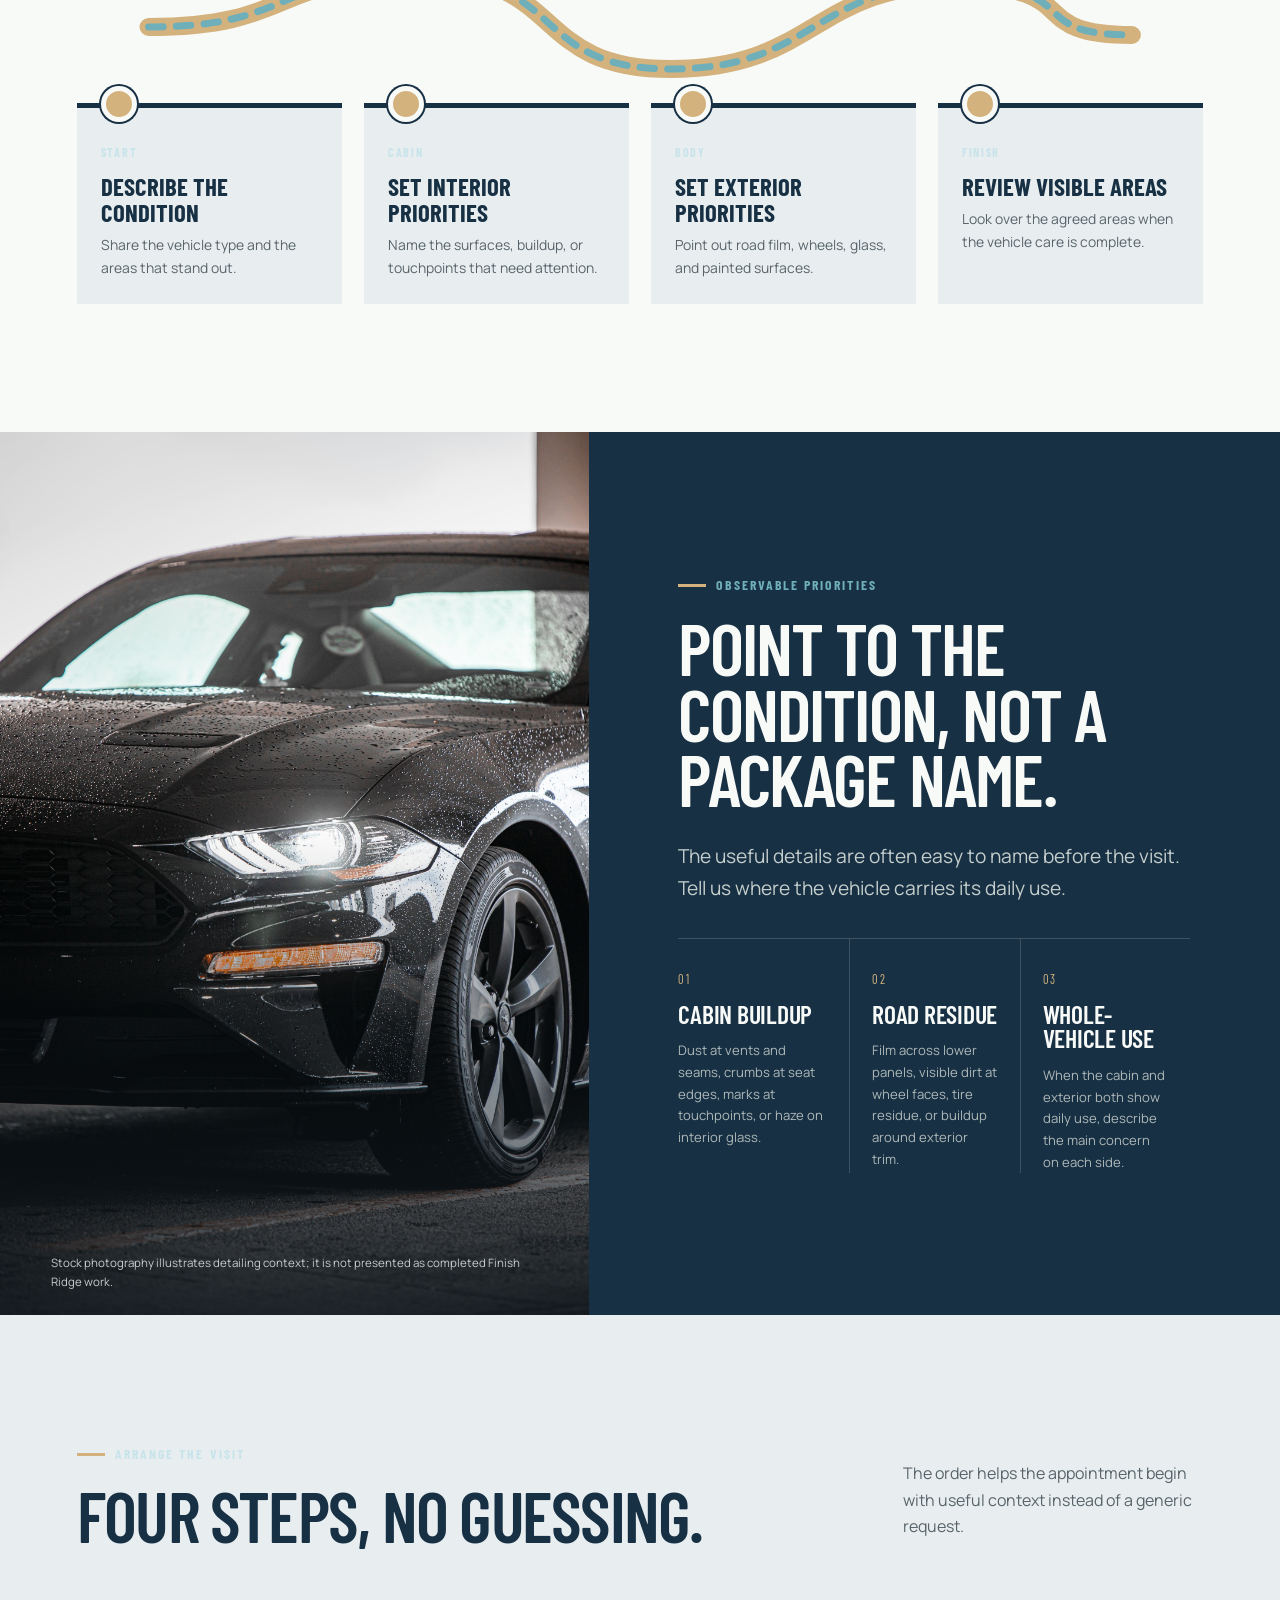
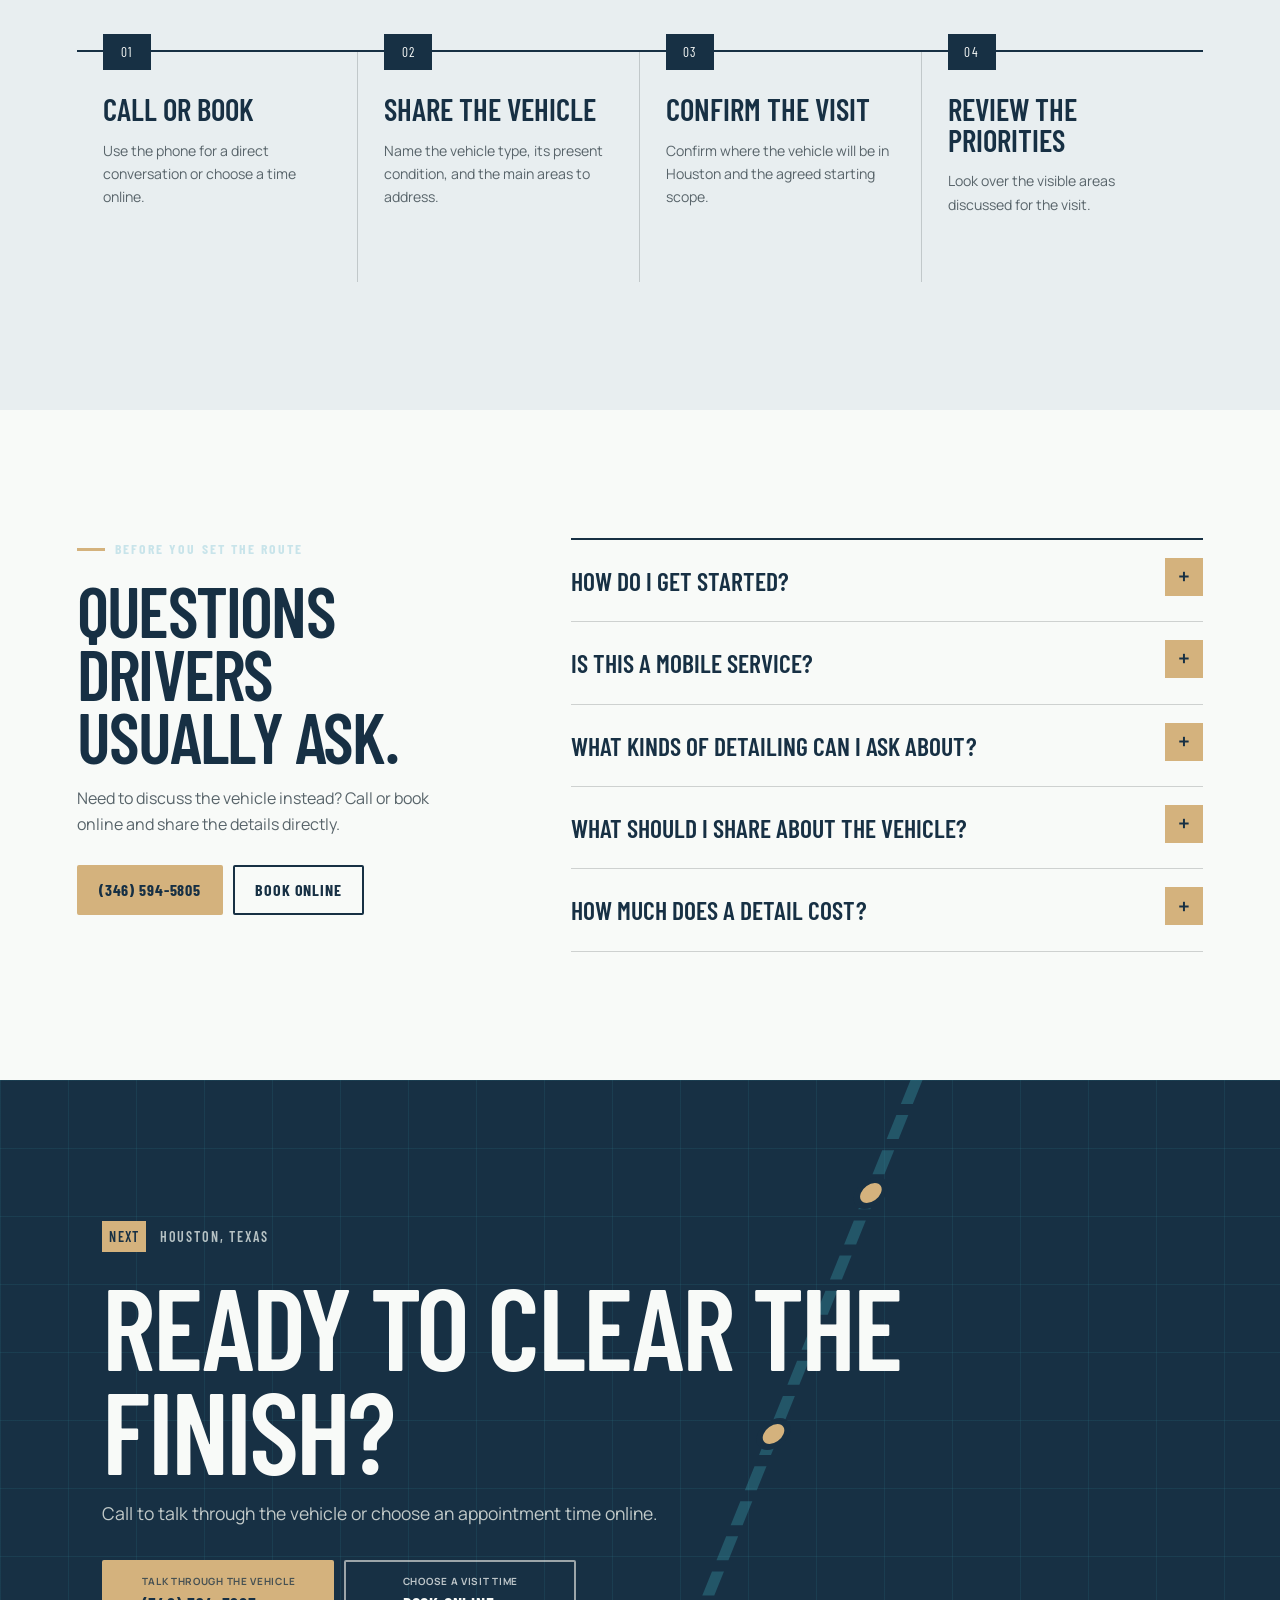
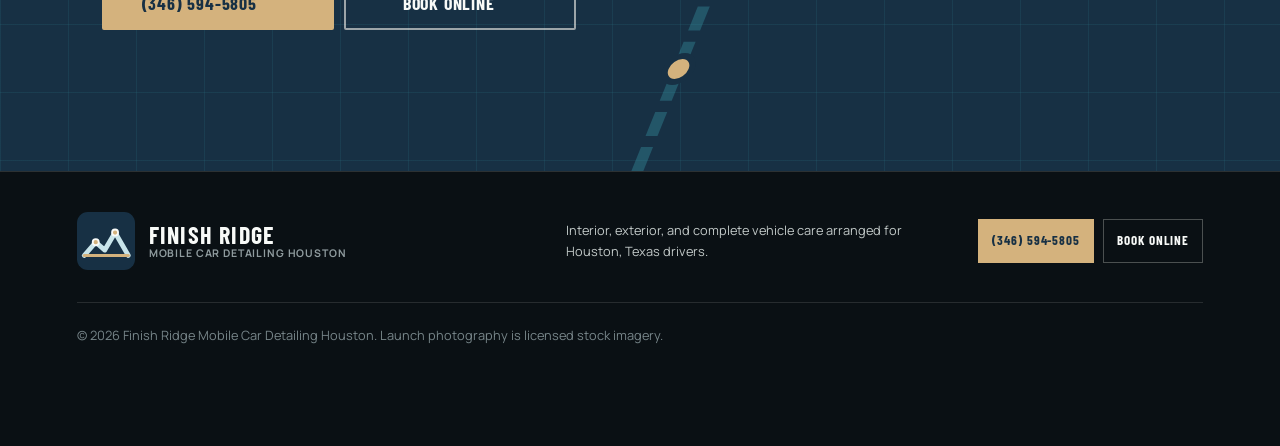
==== commit ee073c89: "fix: sync GMB identity and pricing" ====
--- a/index.html
+++ b/index.html
@@ -3,7 +3,7 @@
 <head>
   <meta charset="utf-8">
   <meta name="viewport" content="width=device-width, initial-scale=1">
-  <title>Finish Ridge Mobile Car Detailing Houston, TX</title>
+  <title>Finish Ridge Mobile Car Detailing Houston | Call or Book Online</title>
   <meta name="description" content="Mobile car detailing in Houston, Texas for interior, exterior, and complete vehicle care. Call Finish Ridge or book an appointment online.">
   <meta name="theme-color" content="#173044">
   <meta property="og:title" content="Finish Ridge Mobile Car Detailing Houston">
@@ -19,88 +19,97 @@
   <link rel="preload" href="/assets/hero-route.jpg" as="image">
   <link rel="stylesheet" href="/styles.css">
   <script type="application/ld+json">
-  {
-    "@context": "https://schema.org",
-    "@type": "LocalBusiness",
-    "name": "Finish Ridge Mobile Car Detailing Houston",
-    "url": "https://finishridge.shop/",
-    "description": "Mobile car detailing in Houston, Texas with interior, exterior, and complete vehicle care appointments.",
-    "areaServed": {
-      "@type": "City",
-      "name": "Houston",
-      "containedInPlace": {
-        "@type": "State",
-        "name": "Texas"
-      }
-    },
-    "hasOfferCatalog": {
-      "@type": "OfferCatalog",
-      "name": "Car detailing services",
-      "itemListElement": [
-        {
-          "@type": "Offer",
-          "itemOffered": {
-            "@type": "Service",
-            "name": "Interior car detailing"
+      {
+        "@context": "https://schema.org",
+        "@type": "LocalBusiness",
+        "name": "Finish Ridge Mobile Car Detailing Houston",
+        "url": "https://finishridge.shop/",
+        "telephone": "+1 346-594-5805",
+        "address": {
+          "@type": "PostalAddress",
+          "streetAddress": "27220 Glen Loch Dr",
+          "addressLocality": "The Woodlands",
+          "addressRegion": "TX",
+          "postalCode": "77381",
+          "addressCountry": "US"
+        },
+        "description": "Mobile car detailing in Houston, Texas with interior, exterior, and complete vehicle care appointments.",
+        "areaServed": {
+          "@type": "City",
+          "name": "Houston",
+          "containedInPlace": {
+            "@type": "State",
+            "name": "Texas"
           }
         },
-        {
-          "@type": "Offer",
-          "itemOffered": {
-            "@type": "Service",
-            "name": "Exterior car detailing"
+        "hasOfferCatalog": {
+          "@type": "OfferCatalog",
+          "name": "Car detailing services",
+          "itemListElement": [
+            {
+              "@type": "Offer",
+              "itemOffered": {
+                "@type": "Service",
+                "name": "Interior car detailing"
+              }
+            },
+            {
+              "@type": "Offer",
+              "itemOffered": {
+                "@type": "Service",
+                "name": "Exterior car detailing"
+              }
+            },
+            {
+              "@type": "Offer",
+              "itemOffered": {
+                "@type": "Service",
+                "name": "Complete car detailing"
+              }
+            }
+          ]
+        },
+        "priceRange": "$200-$250",
+        "makesOffer": [
+          {
+            "@type": "Offer",
+            "name": "Basic Detail",
+            "price": "200",
+            "priceCurrency": "USD",
+            "availability": "https://schema.org/InStock",
+            "itemOffered": {
+              "@type": "Service",
+              "name": "Basic Detail",
+              "description": "Interior essentials: complete interior wipe down, triple-stage vacuuming, and mat cleaning and refresh."
+            }
+          },
+          {
+            "@type": "Offer",
+            "name": "Premium Detail",
+            "price": "250",
+            "priceCurrency": "USD",
+            "availability": "https://schema.org/InStock",
+            "itemOffered": {
+              "@type": "Service",
+              "name": "Premium Detail",
+              "description": "The full interior restoration, including complete interior shampoo, deep steam cleaning, fabric and carpet extraction, and leather conditioning."
+            }
+          },
+          {
+            "@type": "Offer",
+            "name": "Exterior Wash",
+            "price": "50",
+            "priceCurrency": "USD",
+            "availability": "https://schema.org/InStock",
+            "itemOffered": {
+              "@type": "Service",
+              "name": "Exterior Wash",
+              "description": "Add-on exterior wash: hand wash, rim detailing, tire deep clean and shine, door jamb cleaning, and spot-free hand dry."
+            }
           }
-        },
-        {
-          "@type": "Offer",
-          "itemOffered": {
-            "@type": "Service",
-            "name": "Complete car detailing"
-          }
-        }
-      ]
-    },
-    "priceRange": "$200-$250",
-    "makesOffer": [
-      {
-        "@type": "Offer",
-        "name": "Basic Detail",
-        "price": "200",
-        "priceCurrency": "USD",
-        "availability": "https://schema.org/InStock",
-        "itemOffered": {
-          "@type": "Service",
-          "name": "Basic Detail",
-          "description": "Interior essentials: complete interior wipe down, triple-stage vacuuming, and mat cleaning and refresh."
-        }
-      },
-      {
-        "@type": "Offer",
-        "name": "Premium Detail",
-        "price": "250",
-        "priceCurrency": "USD",
-        "availability": "https://schema.org/InStock",
-        "itemOffered": {
-          "@type": "Service",
-          "name": "Premium Detail",
-          "description": "The full interior restoration, including complete interior shampoo, deep steam cleaning, fabric and carpet extraction, and leather conditioning."
-        }
-      },
-      {
-        "@type": "Offer",
-        "name": "Exterior Wash",
-        "price": "50",
-        "priceCurrency": "USD",
-        "availability": "https://schema.org/InStock",
-        "itemOffered": {
-          "@type": "Service",
-          "name": "Exterior Wash",
-          "description": "Add-on exterior wash: hand wash, rim detailing, tire deep clean and shine, door jamb cleaning, and spot-free hand dry."
-        }
+        ]
       }
-    ]
-  }
-  </script>
+    </script>
 </head>
 <body>
   <a class="skip-link" href="#main">Skip to content</a>
@@ -125,7 +134,7 @@
       <a href="#priorities">Priorities</a>
       <a href="#questions">Questions</a>
       <div class="nav-actions">
-        <a class="button button-call button-small" href="#contact" aria-disabled="true">Phone pending</a>
+        <a class="button button-call button-small" href="tel:+13465945805">(346) 594-5805</a>
         <a class="button button-book button-small" href="https://cal.com/sumitdatta/auto-detail-service">Book online</a>
       </div>
     </nav>
@@ -138,9 +147,9 @@
         <h1>Read the condition. <em>Set the right route.</em></h1>
         <p class="hero-lede">Finish Ridge Mobile Car Detailing Houston maps interior, exterior, or complete attention around what the vehicle needs now.</p>
         <div class="action-pair hero-actions">
-          <a class="button button-call button-large" href="#contact" aria-disabled="true">
+          <a class="button button-call button-large" href="tel:+13465945805">
             <span>Talk through the vehicle</span>
-            <strong>Phone pending</strong>
+            <strong>(346) 594-5805</strong>
           </a>
           <a class="button button-book button-large" href="https://cal.com/sumitdatta/auto-detail-service">
             <span>Choose a visit time</span>
@@ -310,7 +319,7 @@
         <p>Call for a direct conversation or choose an appointment time online.</p>
       </div>
       <div class="action-pair">
-        <a class="button button-call" href="#contact" aria-disabled="true">Phone pending</a>
+        <a class="button button-call" href="tel:+13465945805">(346) 594-5805</a>
         <a class="button button-book button-book-light" href="https://cal.com/sumitdatta/auto-detail-service">Book online</a>
       </div>
     </section>
@@ -403,14 +412,14 @@
         <h2 id="questions-title">Questions drivers usually ask.</h2>
         <p>Need to discuss the vehicle instead? Call or book online and share the details directly.</p>
         <div class="action-pair questions-actions">
-          <a class="button button-call" href="#contact" aria-disabled="true">Phone pending</a>
+          <a class="button button-call" href="tel:+13465945805">(346) 594-5805</a>
           <a class="button button-book button-book-dark" href="https://cal.com/sumitdatta/auto-detail-service">Book online</a>
         </div>
       </div>
       <div class="faq-list">
         <details>
           <summary>How do I get started?</summary>
-          <p>Phone pending or book online. Share the vehicle type, its condition, the areas that need attention, and where it will be in Houston.</p>
+          <p>Call (346) 594-5805 or book online. Share the vehicle type, its condition, the areas that need attention, and where it will be in Houston.</p>
         </details>
         <details>
           <summary>Is this a mobile service?</summary>
@@ -439,9 +448,9 @@
       <h2>Ready to clear the finish?</h2>
       <p>Call to talk through the vehicle or choose an appointment time online.</p>
       <div class="action-pair final-actions">
-        <a class="button button-call button-large" href="#contact" aria-disabled="true">
+        <a class="button button-call button-large" href="tel:+13465945805">
           <span>Talk through the vehicle</span>
-          <strong>Phone pending</strong>
+          <strong>(346) 594-5805</strong>
         </a>
         <a class="button button-book button-book-light button-large" href="https://cal.com/sumitdatta/auto-detail-service">
           <span>Choose a visit time</span>
@@ -458,14 +467,14 @@
     </div>
     <p>Interior, exterior, and complete vehicle care arranged for Houston, Texas drivers.</p>
     <div class="footer-actions">
-      <a href="#contact" aria-disabled="true">Phone pending</a>
+      <a href="tel:+13465945805">(346) 594-5805</a>
       <a href="https://cal.com/sumitdatta/auto-detail-service">Book online</a>
     </div>
     <p class="footer-fine">© <span data-year>2026</span> Finish Ridge Mobile Car Detailing Houston. Launch photography is licensed stock imagery.</p>
   </footer>
 
   <div class="mobile-action-bar" aria-label="Contact options">
-    <a href="#contact" aria-disabled="true"><span>Call</span><strong>Phone pending</strong></a>
+    <a href="tel:+13465945805"><span>Call</span><strong>(346) 594-5805</strong></a>
     <a href="https://cal.com/sumitdatta/auto-detail-service"><span>Schedule</span><strong>Book online</strong></a>
   </div>
 
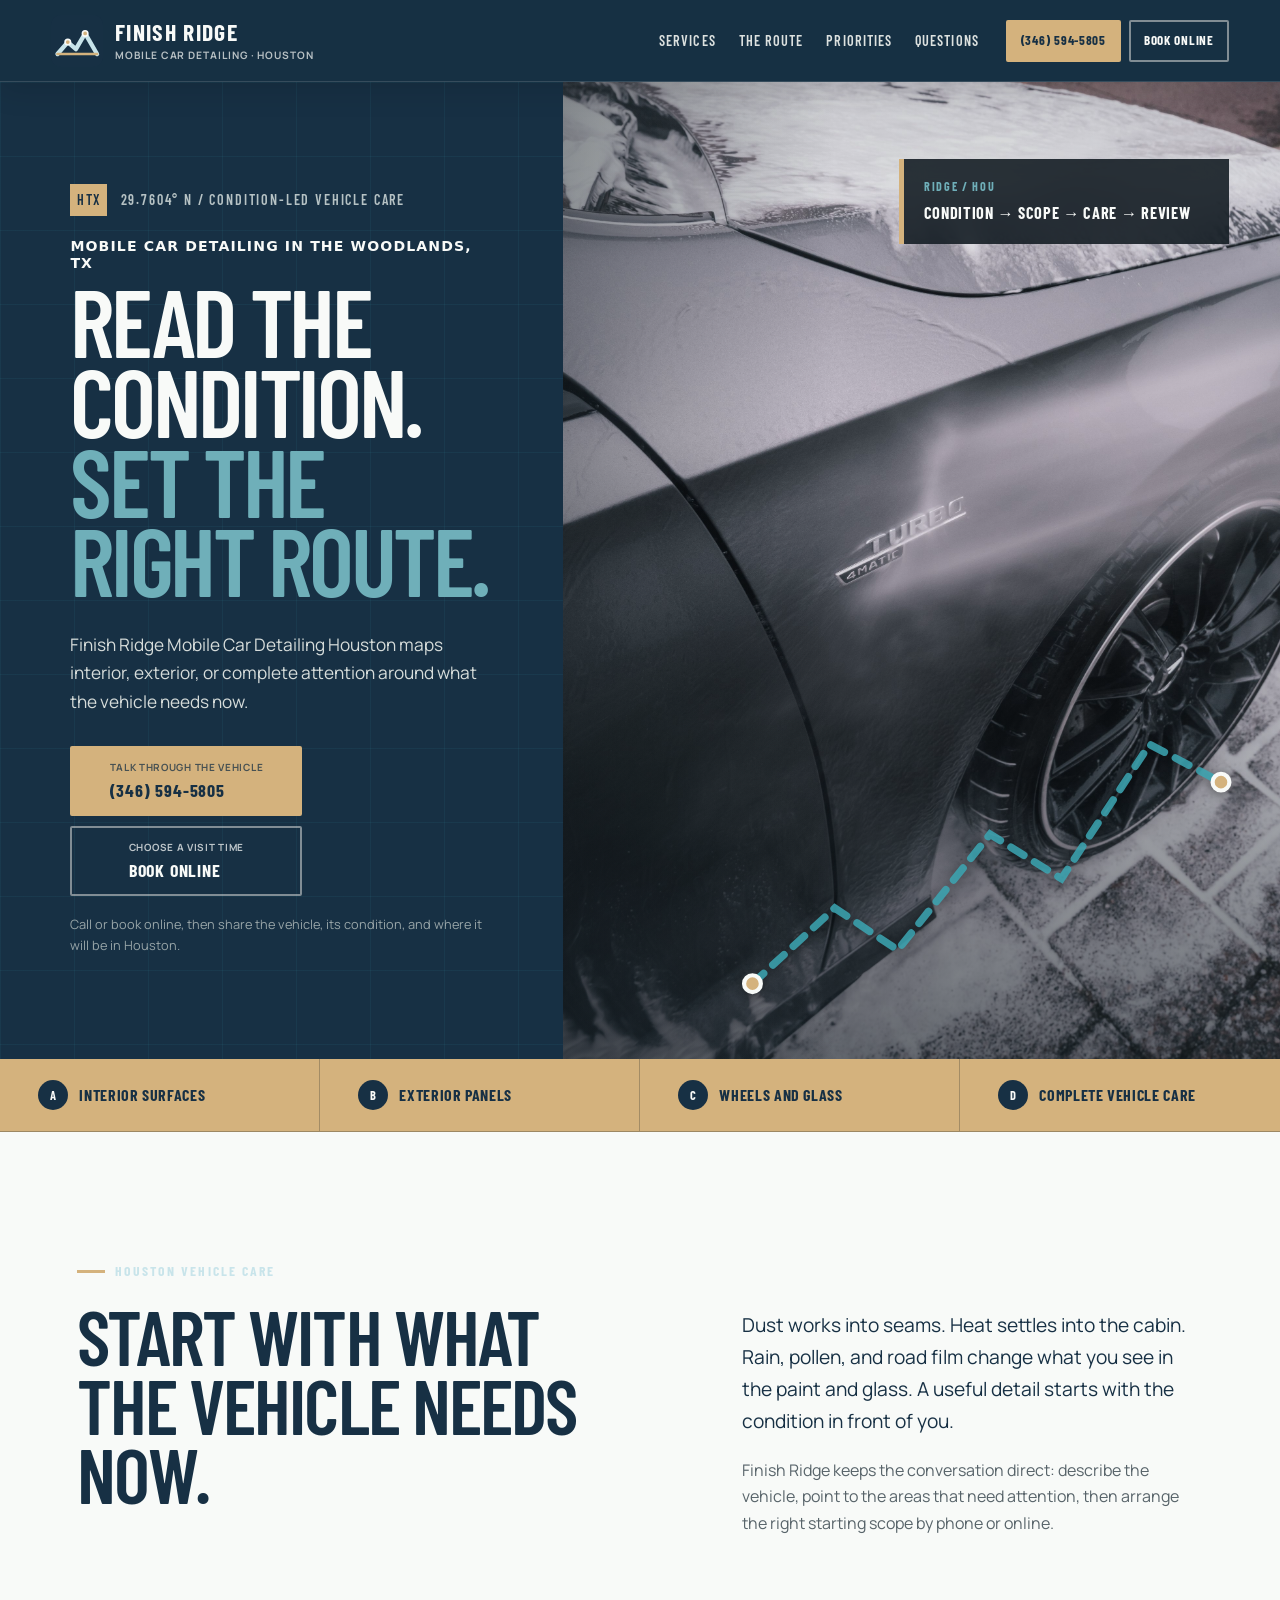
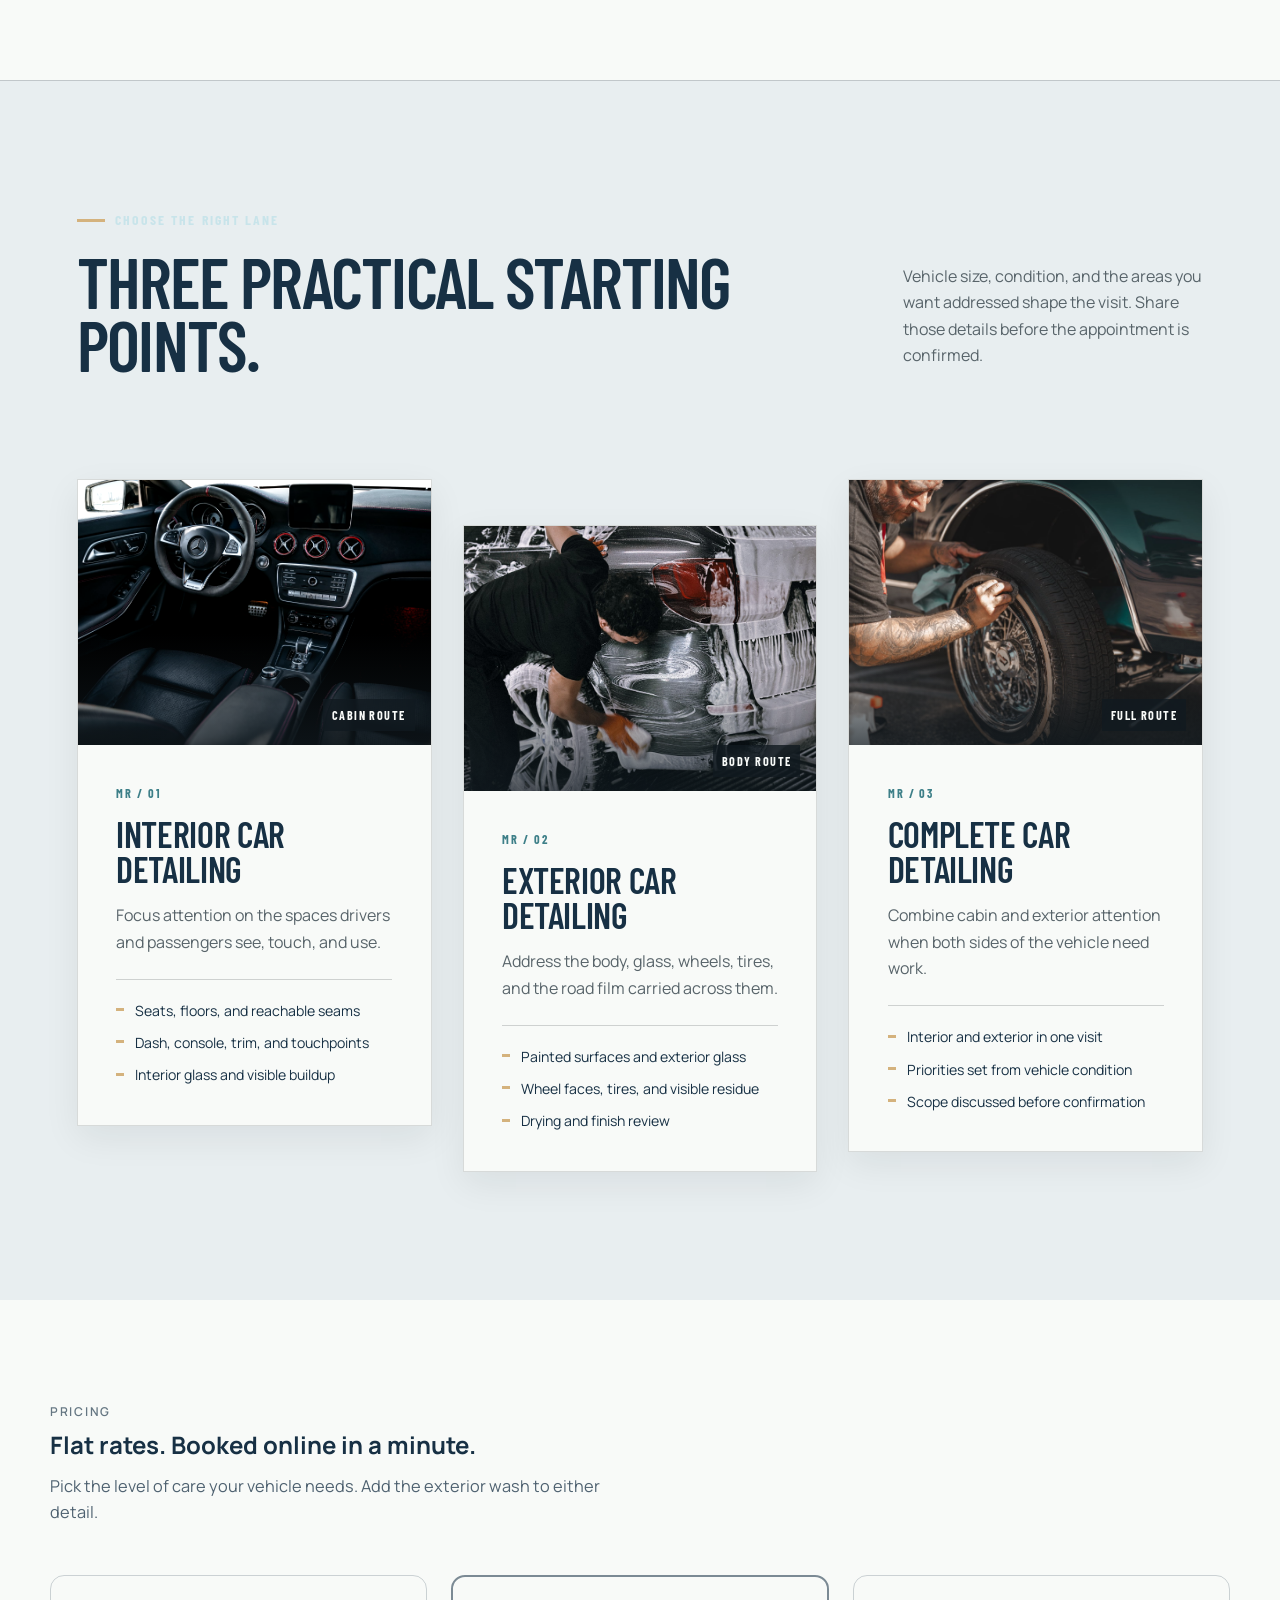
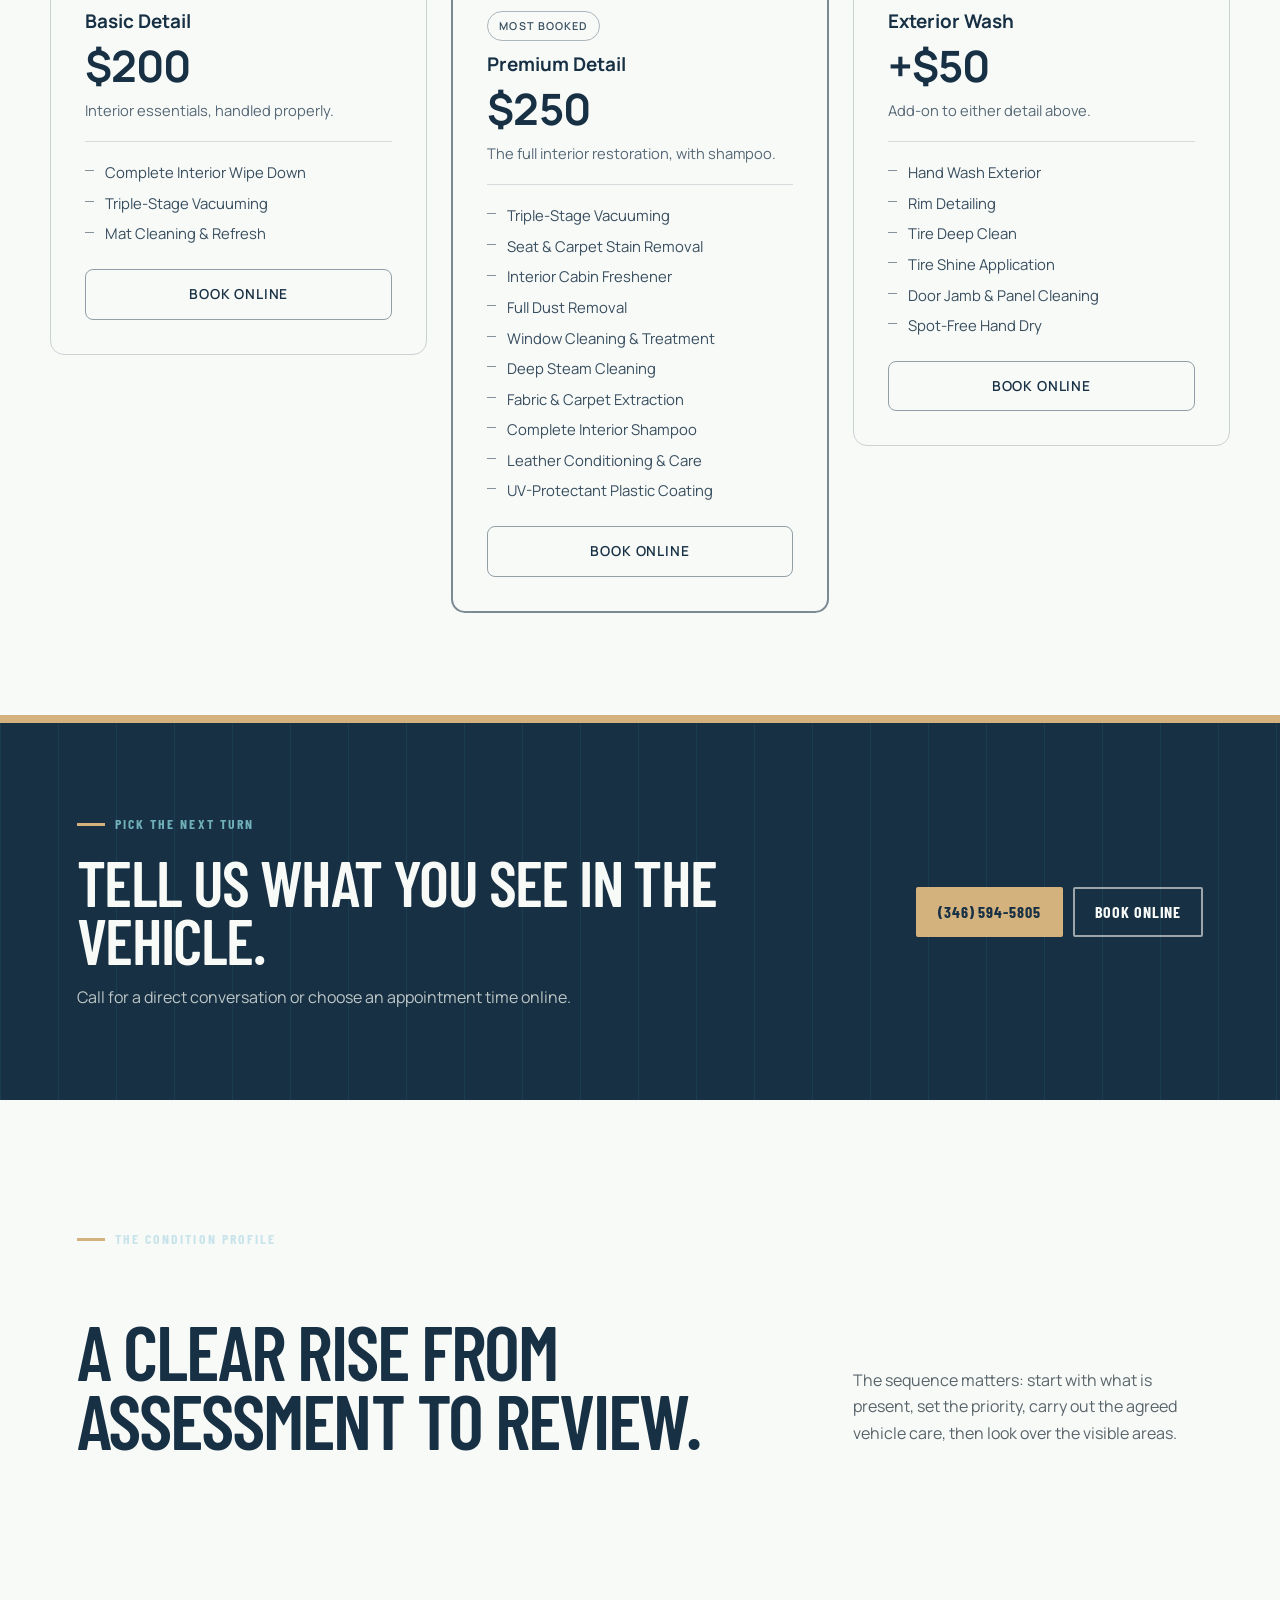
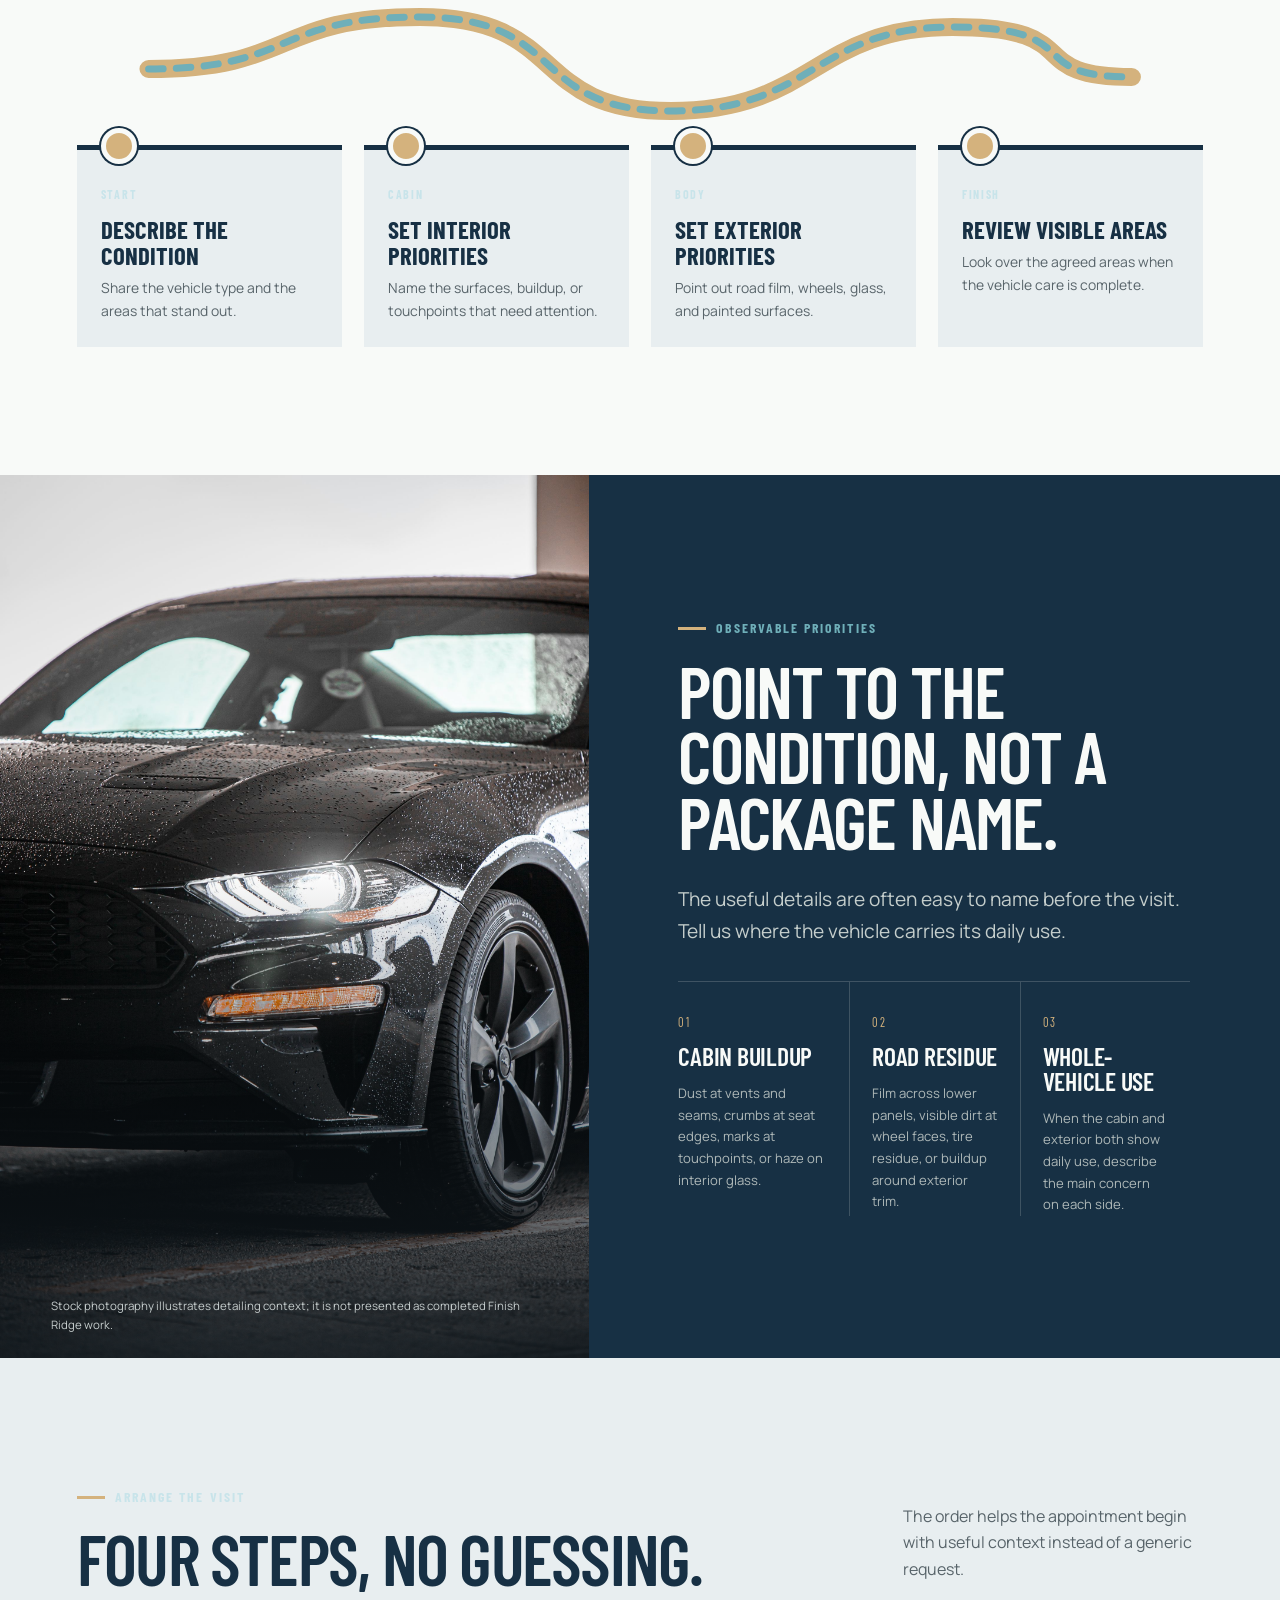
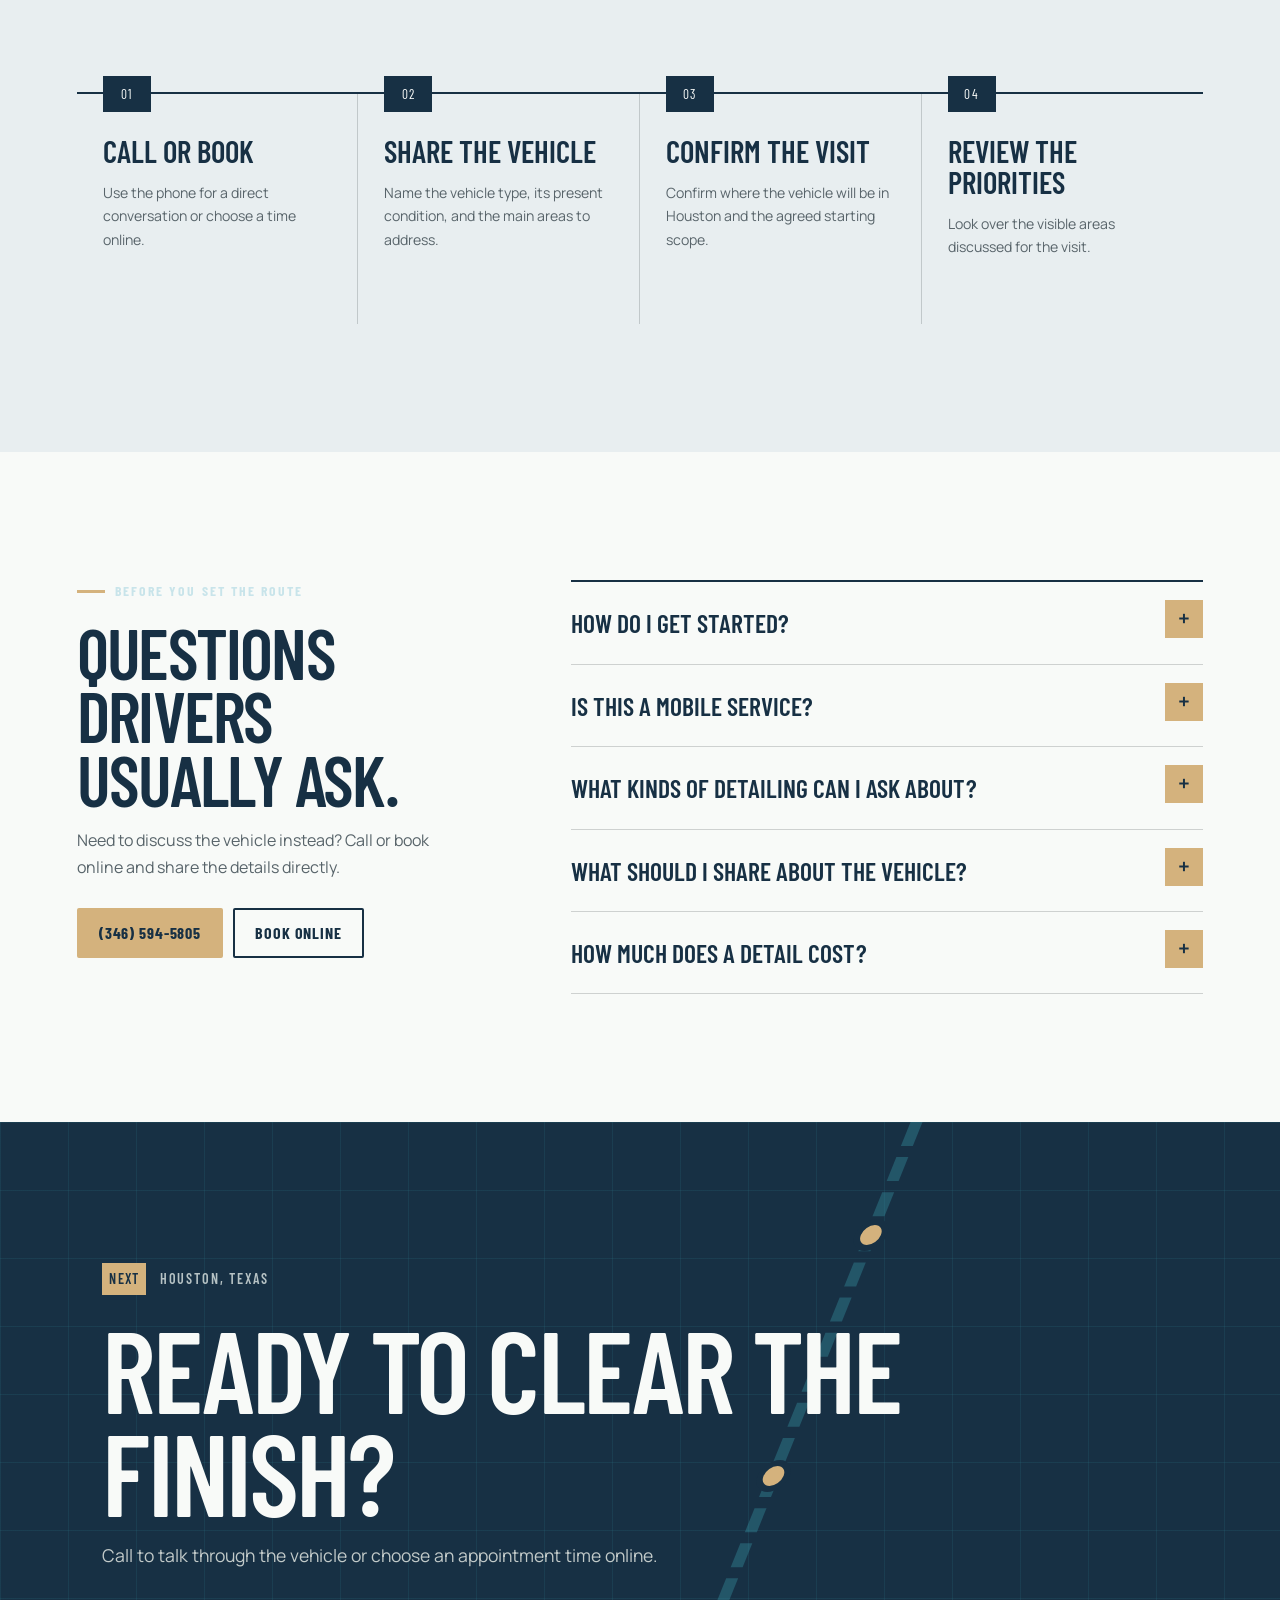
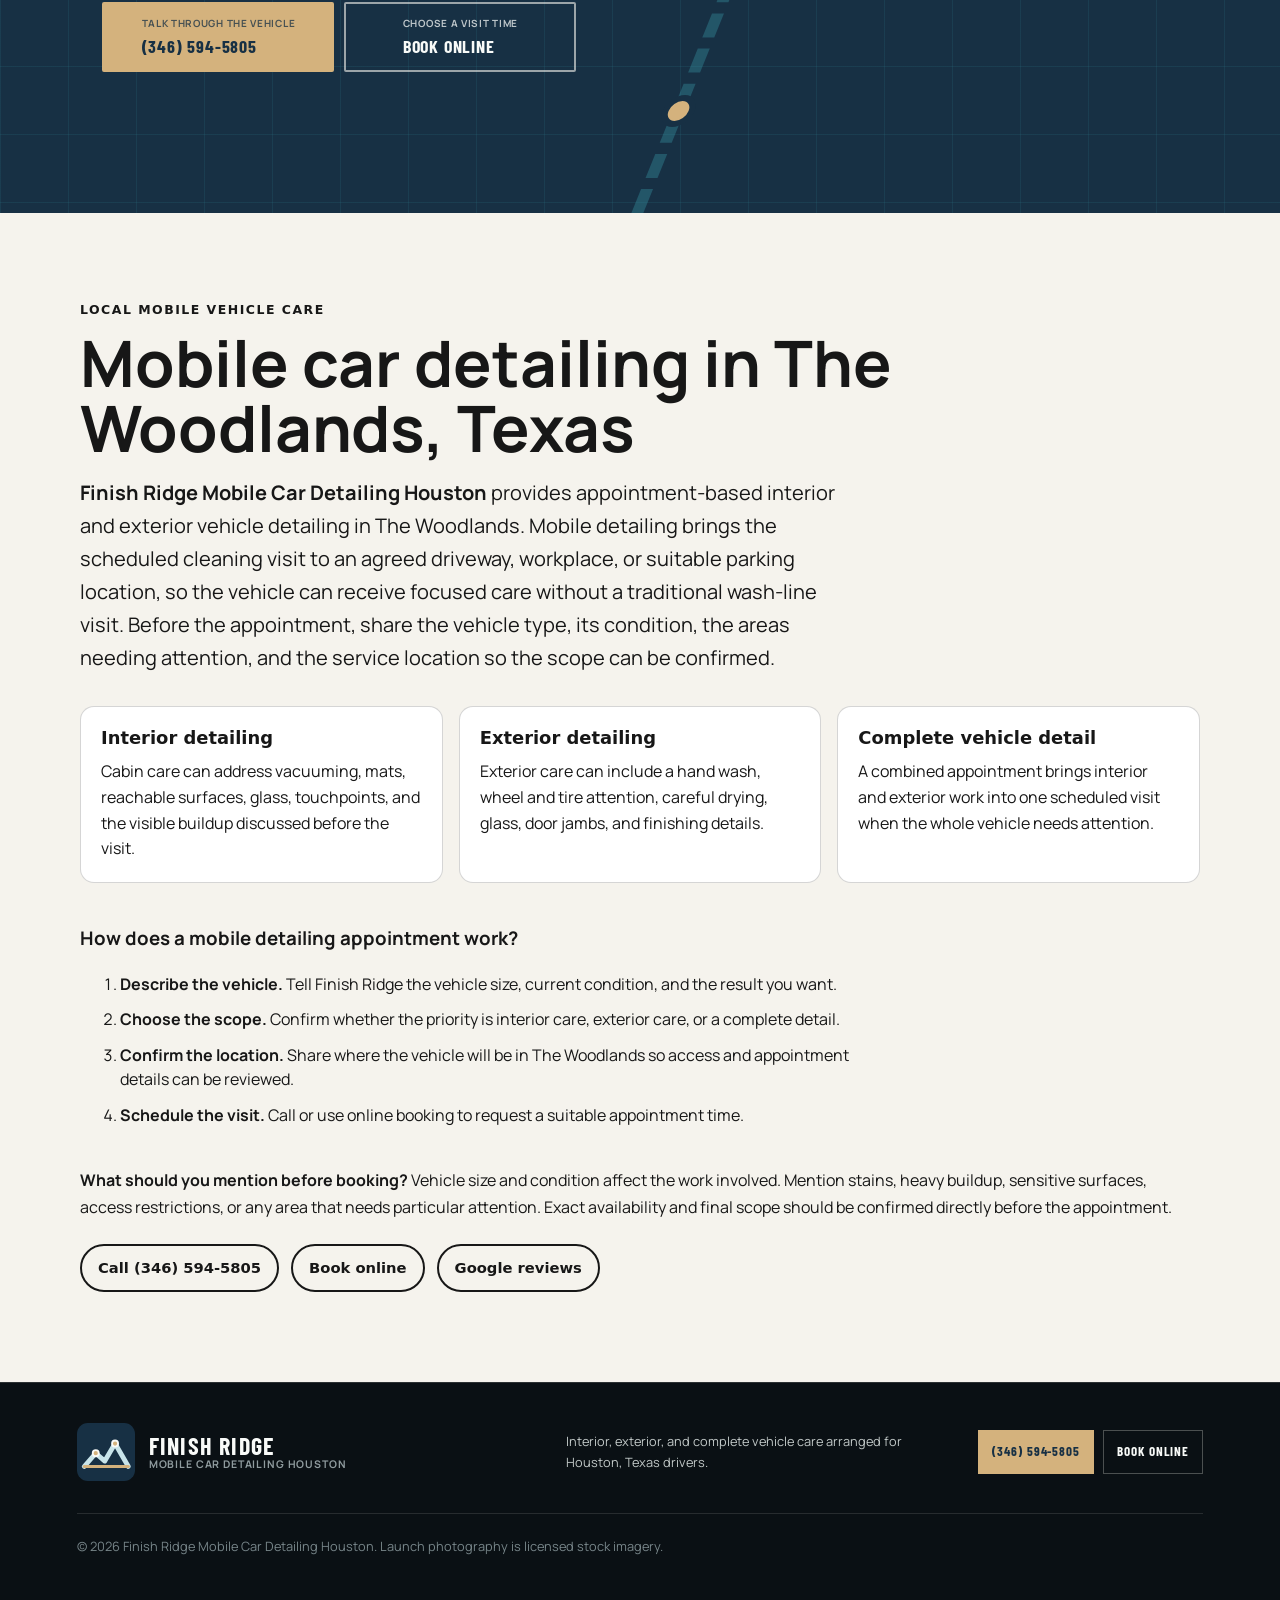
==== commit 547ef200: "Improve local SEO and AI search visibility" ====
--- a/index.html
+++ b/index.html
@@ -3,14 +3,8 @@
 <head>
   <meta charset="utf-8">
   <meta name="viewport" content="width=device-width, initial-scale=1">
-  <title>Finish Ridge Mobile Car Detailing Houston | Call or Book Online</title>
-  <meta name="description" content="Mobile car detailing in Houston, Texas for interior, exterior, and complete vehicle care. Call Finish Ridge or book an appointment online.">
+  <title>Mobile Car Detailing in The Woodlands, TX | Finish Ridge</title>
   <meta name="theme-color" content="#173044">
-  <meta property="og:title" content="Finish Ridge Mobile Car Detailing Houston">
-  <meta property="og:description" content="Call or book mobile car detailing for interior, exterior, and complete vehicle care in Houston, Texas.">
-  <meta property="og:type" content="website">
-  <meta property="og:url" content="https://finishridge.shop/">
-  <meta property="og:image" content="https://finishridge.shop/assets/hero-route.jpg">
   <link rel="canonical" href="https://finishridge.shop/">
   <link rel="icon" href="/assets/favicon.svg" type="image/svg+xml">
   <link rel="preconnect" href="https://fonts.googleapis.com">
@@ -19,97 +13,181 @@
   <link rel="preload" href="/assets/hero-route.jpg" as="image">
   <link rel="stylesheet" href="/styles.css">
   <script type="application/ld+json">
+{
+  "@context": "https://schema.org",
+  "@type": "AutomotiveBusiness",
+  "name": "Finish Ridge Mobile Car Detailing Houston",
+  "url": "https://finishridge.shop/",
+  "telephone": "+1 346-594-5805",
+  "address": {
+    "@type": "PostalAddress",
+    "streetAddress": "27220 Glen Loch Dr",
+    "addressLocality": "The Woodlands",
+    "addressRegion": "TX",
+    "postalCode": "77381",
+    "addressCountry": "US"
+  },
+  "description": "Mobile car detailing in Houston, Texas with interior, exterior, and complete vehicle care appointments.",
+  "areaServed": {
+    "@type": "City",
+    "name": "The Woodlands",
+    "containedInPlace": {
+      "@type": "State",
+      "name": "Texas"
+    }
+  },
+  "hasOfferCatalog": {
+    "@type": "OfferCatalog",
+    "name": "Car detailing services",
+    "itemListElement": [
       {
-        "@context": "https://schema.org",
-        "@type": "LocalBusiness",
-        "name": "Finish Ridge Mobile Car Detailing Houston",
-        "url": "https://finishridge.shop/",
-        "telephone": "+1 346-594-5805",
-        "address": {
-          "@type": "PostalAddress",
-          "streetAddress": "27220 Glen Loch Dr",
-          "addressLocality": "The Woodlands",
-          "addressRegion": "TX",
-          "postalCode": "77381",
-          "addressCountry": "US"
-        },
-        "description": "Mobile car detailing in Houston, Texas with interior, exterior, and complete vehicle care appointments.",
-        "areaServed": {
-          "@type": "City",
-          "name": "Houston",
-          "containedInPlace": {
-            "@type": "State",
-            "name": "Texas"
-          }
-        },
-        "hasOfferCatalog": {
-          "@type": "OfferCatalog",
-          "name": "Car detailing services",
-          "itemListElement": [
-            {
-              "@type": "Offer",
-              "itemOffered": {
-                "@type": "Service",
-                "name": "Interior car detailing"
-              }
-            },
-            {
-              "@type": "Offer",
-              "itemOffered": {
-                "@type": "Service",
-                "name": "Exterior car detailing"
-              }
-            },
-            {
-              "@type": "Offer",
-              "itemOffered": {
-                "@type": "Service",
-                "name": "Complete car detailing"
-              }
-            }
-          ]
-        },
-        "priceRange": "$200-$250",
-        "makesOffer": [
-          {
-            "@type": "Offer",
-            "name": "Basic Detail",
-            "price": "200",
-            "priceCurrency": "USD",
-            "availability": "https://schema.org/InStock",
-            "itemOffered": {
-              "@type": "Service",
-              "name": "Basic Detail",
-              "description": "Interior essentials: complete interior wipe down, triple-stage vacuuming, and mat cleaning and refresh."
-            }
-          },
-          {
-            "@type": "Offer",
-            "name": "Premium Detail",
-            "price": "250",
-            "priceCurrency": "USD",
-            "availability": "https://schema.org/InStock",
-            "itemOffered": {
-              "@type": "Service",
-              "name": "Premium Detail",
-              "description": "The full interior restoration, including complete interior shampoo, deep steam cleaning, fabric and carpet extraction, and leather conditioning."
-            }
-          },
-          {
-            "@type": "Offer",
-            "name": "Exterior Wash",
-            "price": "50",
-            "priceCurrency": "USD",
-            "availability": "https://schema.org/InStock",
-            "itemOffered": {
-              "@type": "Service",
-              "name": "Exterior Wash",
-              "description": "Add-on exterior wash: hand wash, rim detailing, tire deep clean and shine, door jamb cleaning, and spot-free hand dry."
-            }
-          }
-        ]
+        "@type": "Offer",
+        "itemOffered": {
+          "@type": "Service",
+          "name": "Interior car detailing"
+        }
+      },
+      {
+        "@type": "Offer",
+        "itemOffered": {
+          "@type": "Service",
+          "name": "Exterior car detailing"
+        }
+      },
+      {
+        "@type": "Offer",
+        "itemOffered": {
+          "@type": "Service",
+          "name": "Complete car detailing"
+        }
       }
+    ]
+  },
+  "priceRange": "$200-$250",
+  "makesOffer": [
+    {
+      "@type": "Offer",
+      "name": "Basic Detail",
+      "price": "200",
+      "priceCurrency": "USD",
+      "availability": "https://schema.org/InStock",
+      "itemOffered": {
+        "@type": "Service",
+        "name": "Basic Detail",
+        "description": "Interior essentials: complete interior wipe down, triple-stage vacuuming, and mat cleaning and refresh."
+      }
+    },
+    {
+      "@type": "Offer",
+      "name": "Premium Detail",
+      "price": "250",
+      "priceCurrency": "USD",
+      "availability": "https://schema.org/InStock",
+      "itemOffered": {
+        "@type": "Service",
+        "name": "Premium Detail",
+        "description": "The full interior restoration, including complete interior shampoo, deep steam cleaning, fabric and carpet extraction, and leather conditioning."
+      }
+    },
+    {
+      "@type": "Offer",
+      "name": "Exterior Wash",
+      "price": "50",
+      "priceCurrency": "USD",
+      "availability": "https://schema.org/InStock",
+      "itemOffered": {
+        "@type": "Service",
+        "name": "Exterior Wash",
+        "description": "Add-on exterior wash: hand wash, rim detailing, tire deep clean and shine, door jamb cleaning, and spot-free hand dry."
+      }
+    }
+  ],
+  "@id": "https://finishridge.shop/#business",
+  "geo": {
+    "@type": "GeoCoordinates",
+    "latitude": 30.152857291122,
+    "longitude": -95.494852903014
+  },
+  "image": "https://finishridge.shop/assets/hero-route.jpg",
+  "sameAs": [
+    "https://g.page/r/CeBVpfRbgCI0EBM/review"
+  ],
+  "contactPoint": {
+    "@type": "ContactPoint",
+    "telephone": "+1 346-594-5805",
+    "contactType": "customer service",
+    "areaServed": "US-TX",
+    "availableLanguage": "English"
+  }
+}
     </script>
+<!-- SEO-GEO:START -->
+  <meta name="description" content="Mobile car detailing in The Woodlands, TX from Finish Ridge, with interior cleaning, exterior hand washing, and complete details. Call or book online.">
+  <meta name="robots" content="index, follow, max-image-preview:large, max-snippet:-1, max-video-preview:-1">
+  <meta property="og:locale" content="en_US">
+  <meta property="og:type" content="website">
+  <meta property="og:site_name" content="Finish Ridge">
+  <meta property="og:title" content="Mobile Car Detailing in The Woodlands, TX | Finish Ridge">
+  <meta property="og:description" content="Mobile car detailing in The Woodlands, TX from Finish Ridge, with interior cleaning, exterior hand washing, and complete details. Call or book online.">
+  <meta property="og:url" content="https://finishridge.shop/">
+  <meta property="og:image" content="https://finishridge.shop/assets/hero-route.jpg">
+  <meta name="twitter:image" content="https://finishridge.shop/assets/hero-route.jpg">
+  <meta name="twitter:card" content="summary_large_image">
+  <meta name="twitter:title" content="Mobile Car Detailing in The Woodlands, TX | Finish Ridge">
+  <meta name="twitter:description" content="Mobile car detailing in The Woodlands, TX from Finish Ridge, with interior cleaning, exterior hand washing, and complete details. Call or book online.">
+  <style id="seo-geo-styles">
+    .seo-local-intent { display:block; margin:0 0 .55rem; font:700 clamp(.78rem,1.1vw,.95rem)/1.2 system-ui,sans-serif; letter-spacing:.08em; text-transform:uppercase; }
+    .seo-geo-section { background:#f5f3ed; color:#171717; padding:clamp(3.5rem,7vw,6.5rem) clamp(1.25rem,5vw,5rem); }
+    .seo-geo-inner { width:min(1120px,100%); margin:0 auto; }
+    .seo-geo-kicker { margin:0 0 .75rem; font:700 .78rem/1.2 system-ui,sans-serif; letter-spacing:.12em; text-transform:uppercase; }
+    .seo-geo-section h2 { max-width:22ch; margin:0 0 1rem; color:inherit; font-size:clamp(2rem,5vw,4rem); line-height:1.02; }
+    .seo-geo-answer { max-width:760px; margin:0 0 2rem; font-size:clamp(1.05rem,2vw,1.25rem); line-height:1.65; }
+    .seo-geo-grid { display:grid; grid-template-columns:repeat(3,minmax(0,1fr)); gap:1rem; margin:2rem 0; }
+    .seo-geo-card { border:1px solid rgba(23,23,23,.18); border-radius:14px; padding:1.25rem; background:#fff; }
+    .seo-geo-card h3 { margin:0 0 .6rem; color:inherit; font:700 1.12rem/1.25 system-ui,sans-serif; }
+    .seo-geo-card p { margin:0; line-height:1.6; }
+    .seo-geo-steps { max-width:820px; margin:2.5rem 0; }
+    .seo-geo-steps li { margin:.65rem 0; line-height:1.55; }
+    .seo-geo-actions { display:flex; flex-wrap:wrap; gap:.75rem; margin-top:1.5rem; }
+    .seo-geo-action { display:inline-flex; align-items:center; min-height:48px; padding:.75rem 1rem; border:2px solid currentColor; border-radius:999px; color:inherit; font:700 .92rem/1 system-ui,sans-serif; text-decoration:none; }
+    @media (max-width:760px) { .seo-geo-grid { grid-template-columns:1fr; } }
+  </style>
+<!-- SEO-GEO:END -->
+  <script id="seo-geo-entity-schema" type="application/ld+json">
+{
+  "@context": "https://schema.org",
+  "@graph": [
+    {
+      "@type": "WebSite",
+      "@id": "https://finishridge.shop/#website",
+      "url": "https://finishridge.shop/",
+      "name": "Finish Ridge Mobile Car Detailing Houston",
+      "inLanguage": "en-US",
+      "publisher": {
+        "@id": "https://finishridge.shop/#business"
+      }
+    },
+    {
+      "@type": "Service",
+      "@id": "https://finishridge.shop/#mobile-car-detailing",
+      "name": "Mobile Car Detailing in The Woodlands, Texas",
+      "serviceType": "Mobile car detailing",
+      "provider": {
+        "@id": "https://finishridge.shop/#business"
+      },
+      "areaServed": {
+        "@type": "City",
+        "name": "The Woodlands",
+        "containedInPlace": {
+          "@type": "State",
+          "name": "Texas"
+        }
+      },
+      "url": "https://finishridge.shop/#services"
+    }
+  ]
+}
+  </script>
 </head>
 <body>
   <a class="skip-link" href="#main">Skip to content</a>
@@ -144,7 +222,7 @@
     <section class="hero" id="top">
       <div class="hero-copy">
         <p class="coordinate"><span>HTX</span> 29.7604° N / Condition-led vehicle care</p>
-        <h1>Read the condition. <em>Set the right route.</em></h1>
+        <h1><span class="seo-local-intent" data-seo-local-intent>Mobile Car Detailing in The Woodlands, TX</span>Read the condition. <em>Set the right route.</em></h1>
         <p class="hero-lede">Finish Ridge Mobile Car Detailing Houston maps interior, exterior, or complete attention around what the vehicle needs now.</p>
         <div class="action-pair hero-actions">
           <a class="button button-call button-large" href="tel:+13465945805">
@@ -458,6 +536,47 @@
         </a>
       </div>
     </section>
+  <!-- SEO-GEO-LOCAL:START -->
+    <section class="seo-geo-section" id="local-detailing" aria-labelledby="local-detailing-title">
+      <div class="seo-geo-inner">
+        <p class="seo-geo-kicker">Local mobile vehicle care</p>
+        <h2 id="local-detailing-title">Mobile car detailing in The Woodlands, Texas</h2>
+        <p class="seo-geo-answer"><strong>Finish Ridge Mobile Car Detailing Houston</strong> provides appointment-based interior and exterior vehicle detailing in The Woodlands. Mobile detailing brings the scheduled cleaning visit to an agreed driveway, workplace, or suitable parking location, so the vehicle can receive focused care without a traditional wash-line visit. Before the appointment, share the vehicle type, its condition, the areas needing attention, and the service location so the scope can be confirmed.</p>
+
+        <div class="seo-geo-grid" aria-label="Available detailing options">
+          <article class="seo-geo-card">
+            <h3>Interior detailing</h3>
+            <p>Cabin care can address vacuuming, mats, reachable surfaces, glass, touchpoints, and the visible buildup discussed before the visit.</p>
+          </article>
+          <article class="seo-geo-card">
+            <h3>Exterior detailing</h3>
+            <p>Exterior care can include a hand wash, wheel and tire attention, careful drying, glass, door jambs, and finishing details.</p>
+          </article>
+          <article class="seo-geo-card">
+            <h3>Complete vehicle detail</h3>
+            <p>A combined appointment brings interior and exterior work into one scheduled visit when the whole vehicle needs attention.</p>
+          </article>
+        </div>
+
+        <div class="seo-geo-steps">
+          <h3>How does a mobile detailing appointment work?</h3>
+          <ol>
+            <li><strong>Describe the vehicle.</strong> Tell Finish Ridge the vehicle size, current condition, and the result you want.</li>
+            <li><strong>Choose the scope.</strong> Confirm whether the priority is interior care, exterior care, or a complete detail.</li>
+            <li><strong>Confirm the location.</strong> Share where the vehicle will be in The Woodlands so access and appointment details can be reviewed.</li>
+            <li><strong>Schedule the visit.</strong> Call or use online booking to request a suitable appointment time.</li>
+          </ol>
+        </div>
+
+        <p><strong>What should you mention before booking?</strong> Vehicle size and condition affect the work involved. Mention stains, heavy buildup, sensitive surfaces, access restrictions, or any area that needs particular attention. Exact availability and final scope should be confirmed directly before the appointment.</p>
+        <div class="seo-geo-actions">
+          <a class="seo-geo-action" href="tel:+13465945805">Call (346) 594-5805</a>
+          <a class="seo-geo-action" href="https://cal.com/sumitdatta/auto-detail-service" target="_blank" rel="noopener">Book online</a>
+          <a class="seo-geo-action" href="https://g.page/r/CeBVpfRbgCI0EBM/review" target="_blank" rel="noopener">Google reviews</a>
+        </div>
+      </div>
+    </section>
+<!-- SEO-GEO-LOCAL:END -->
   </main>
 
   <footer class="site-footer">
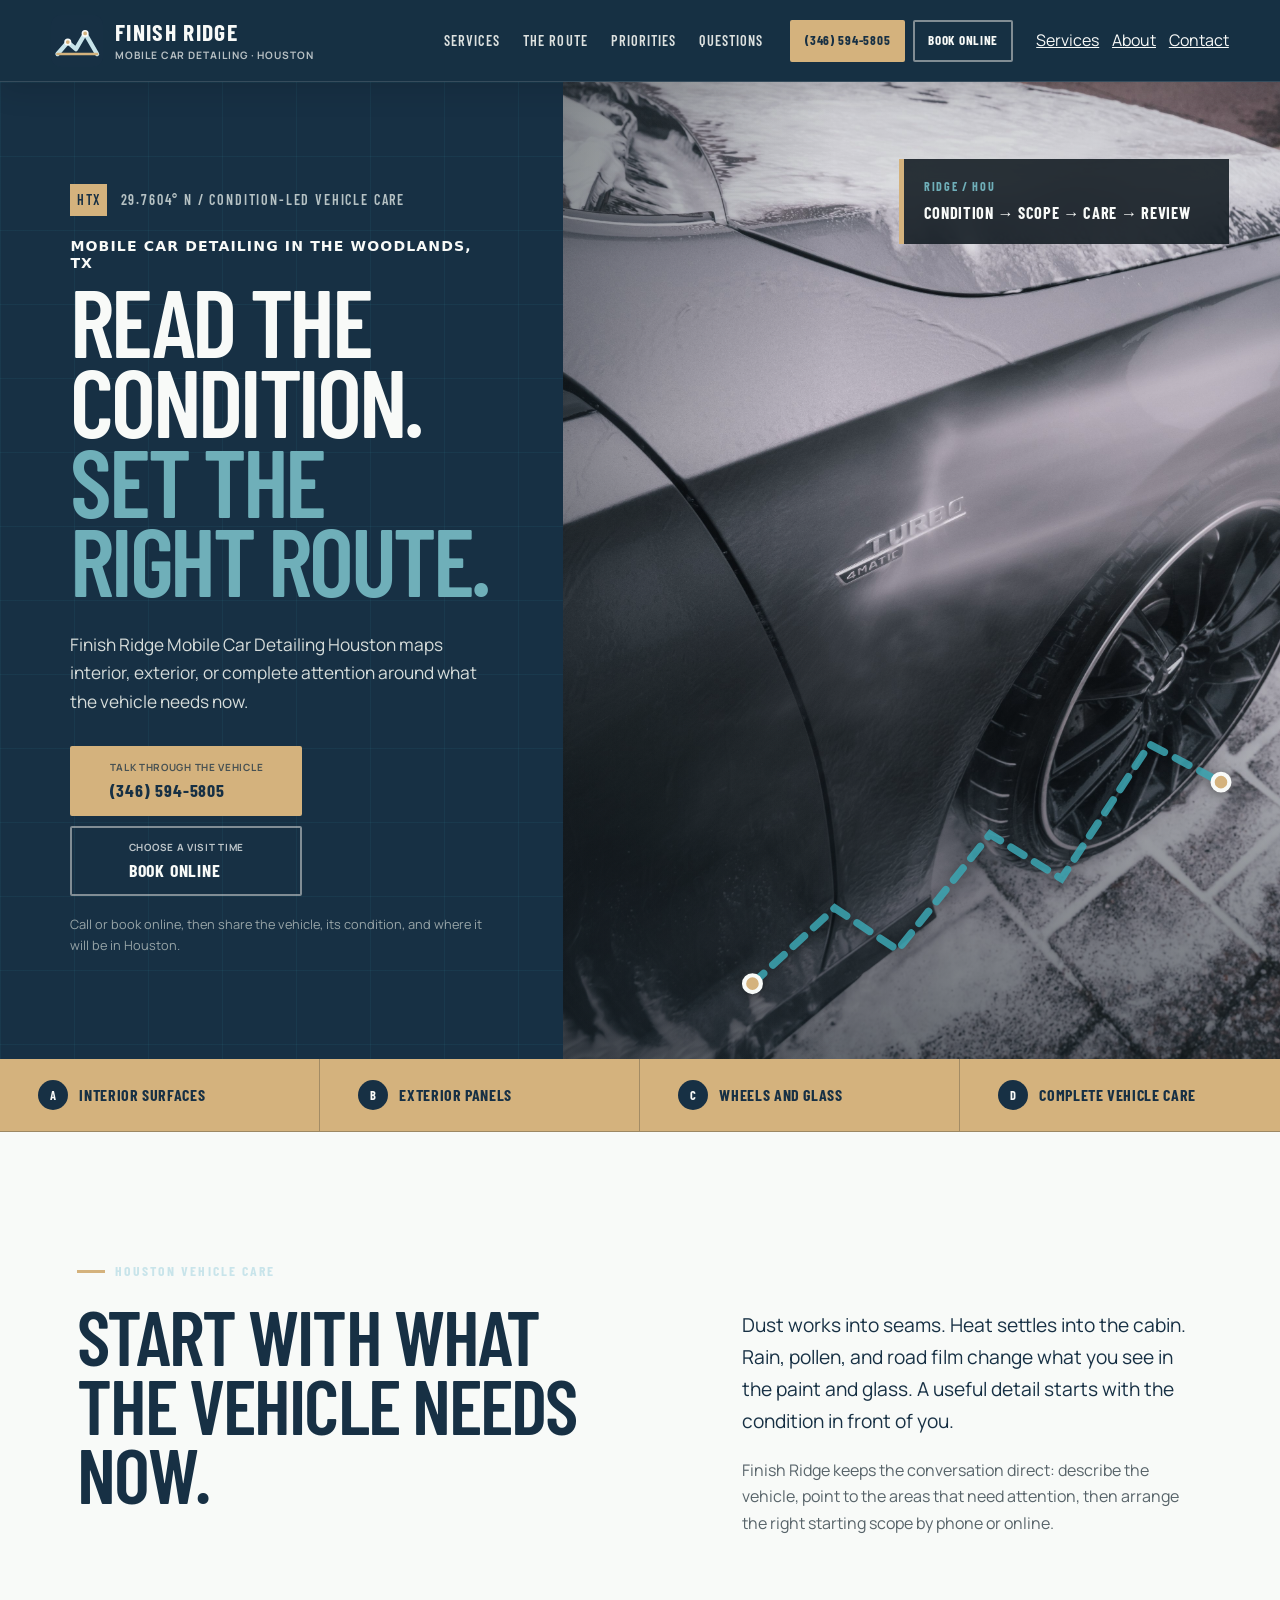
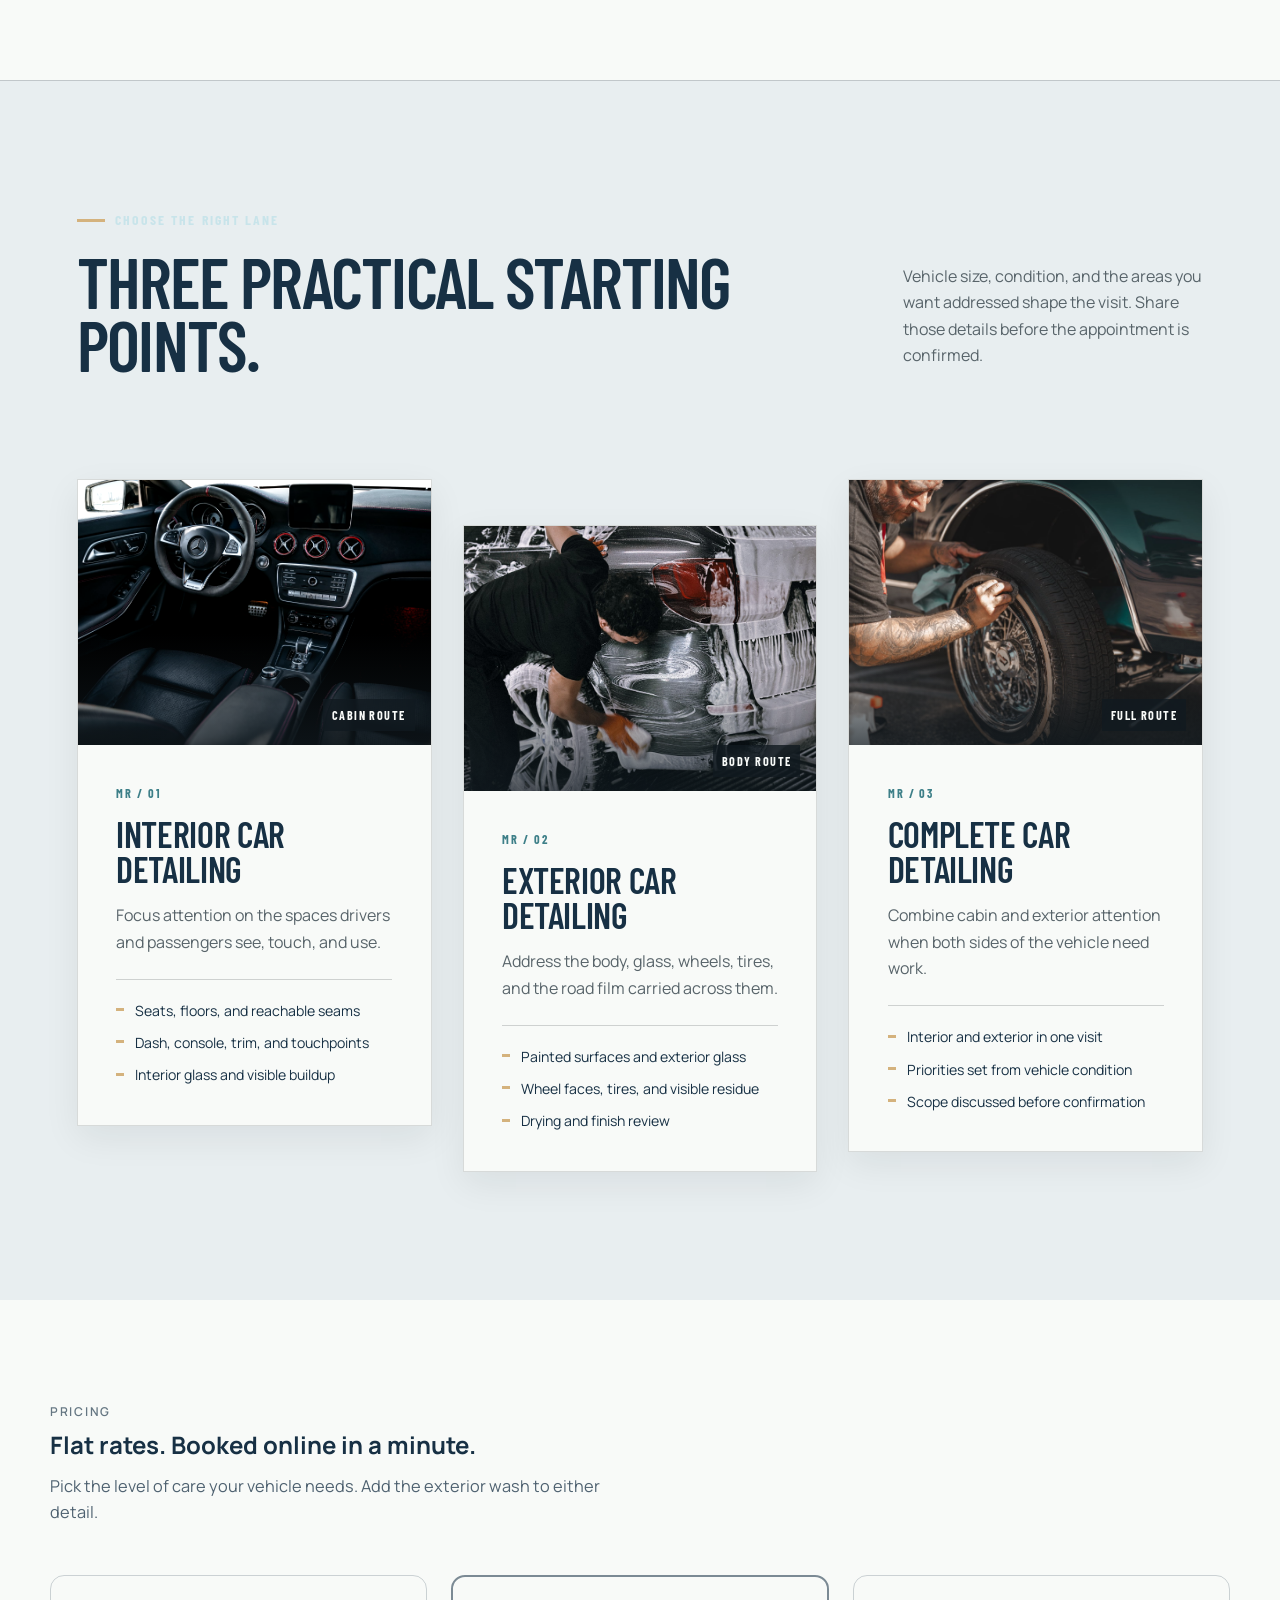
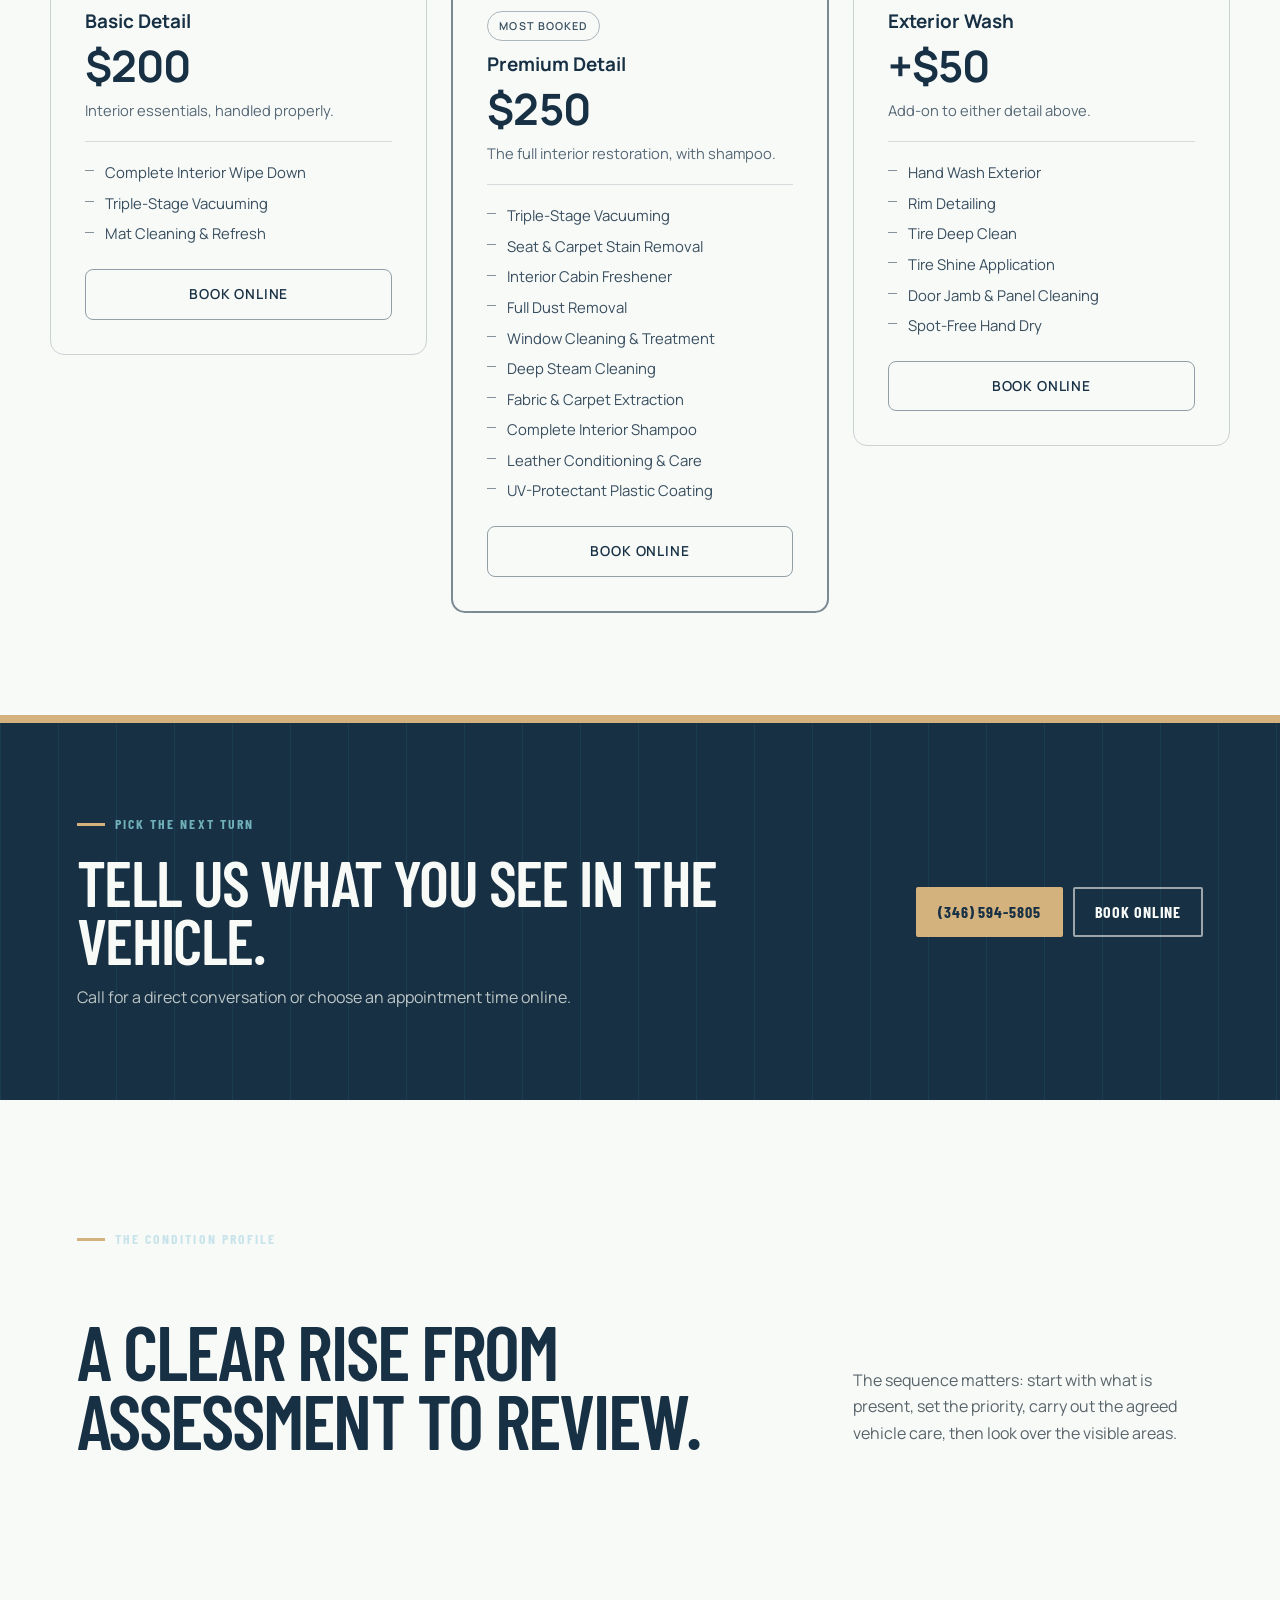
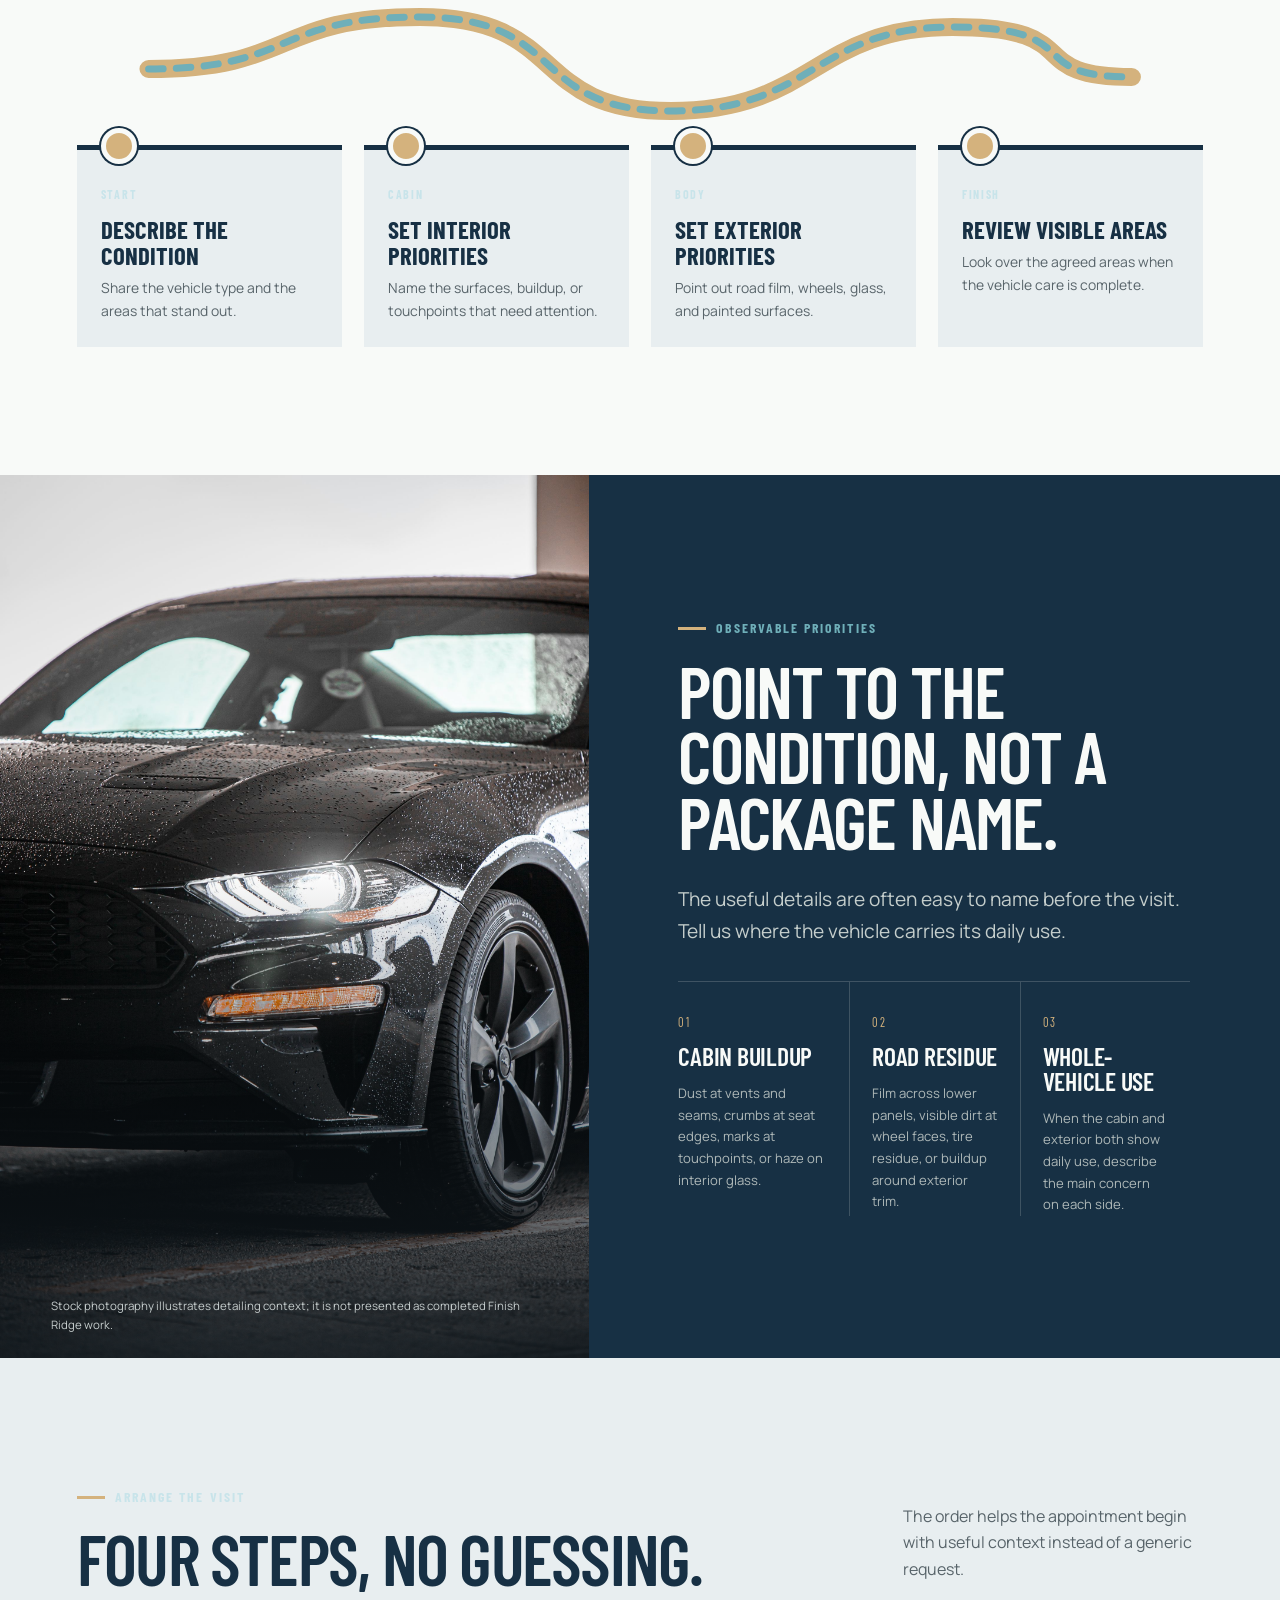
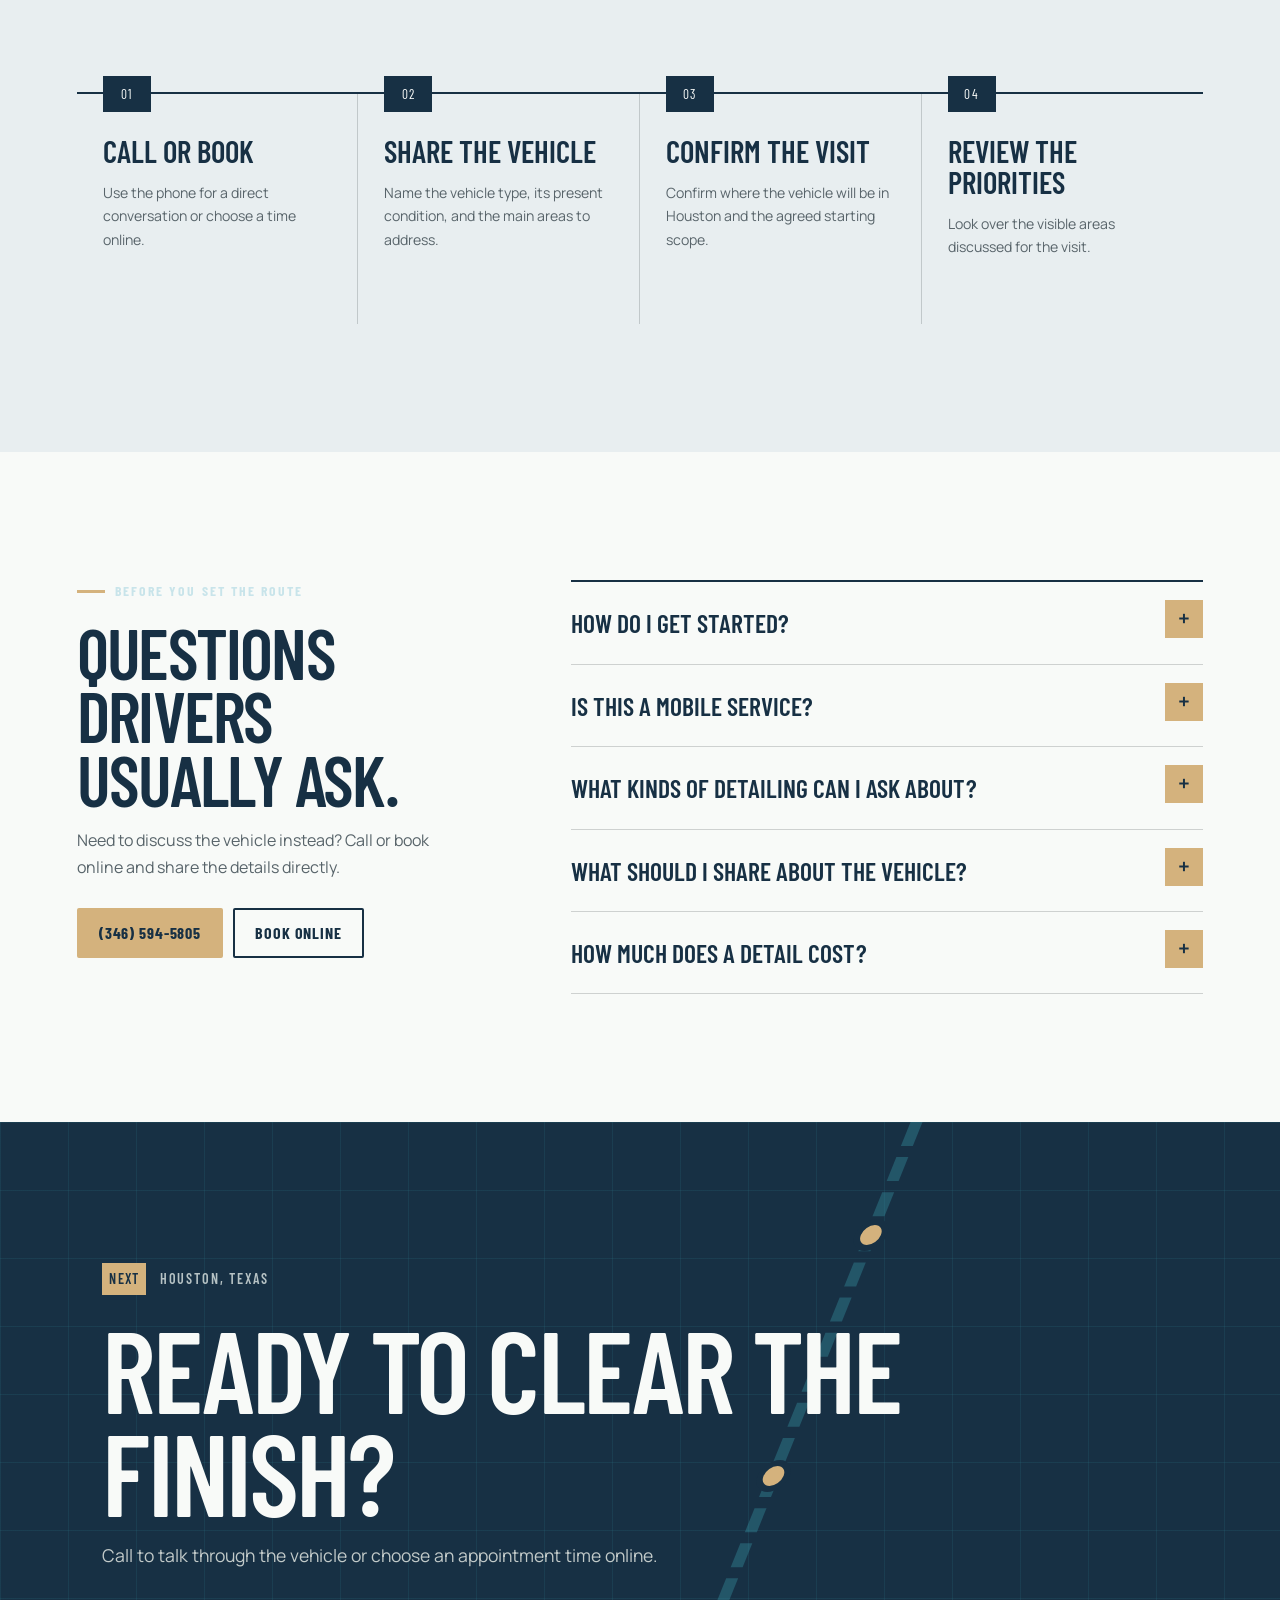
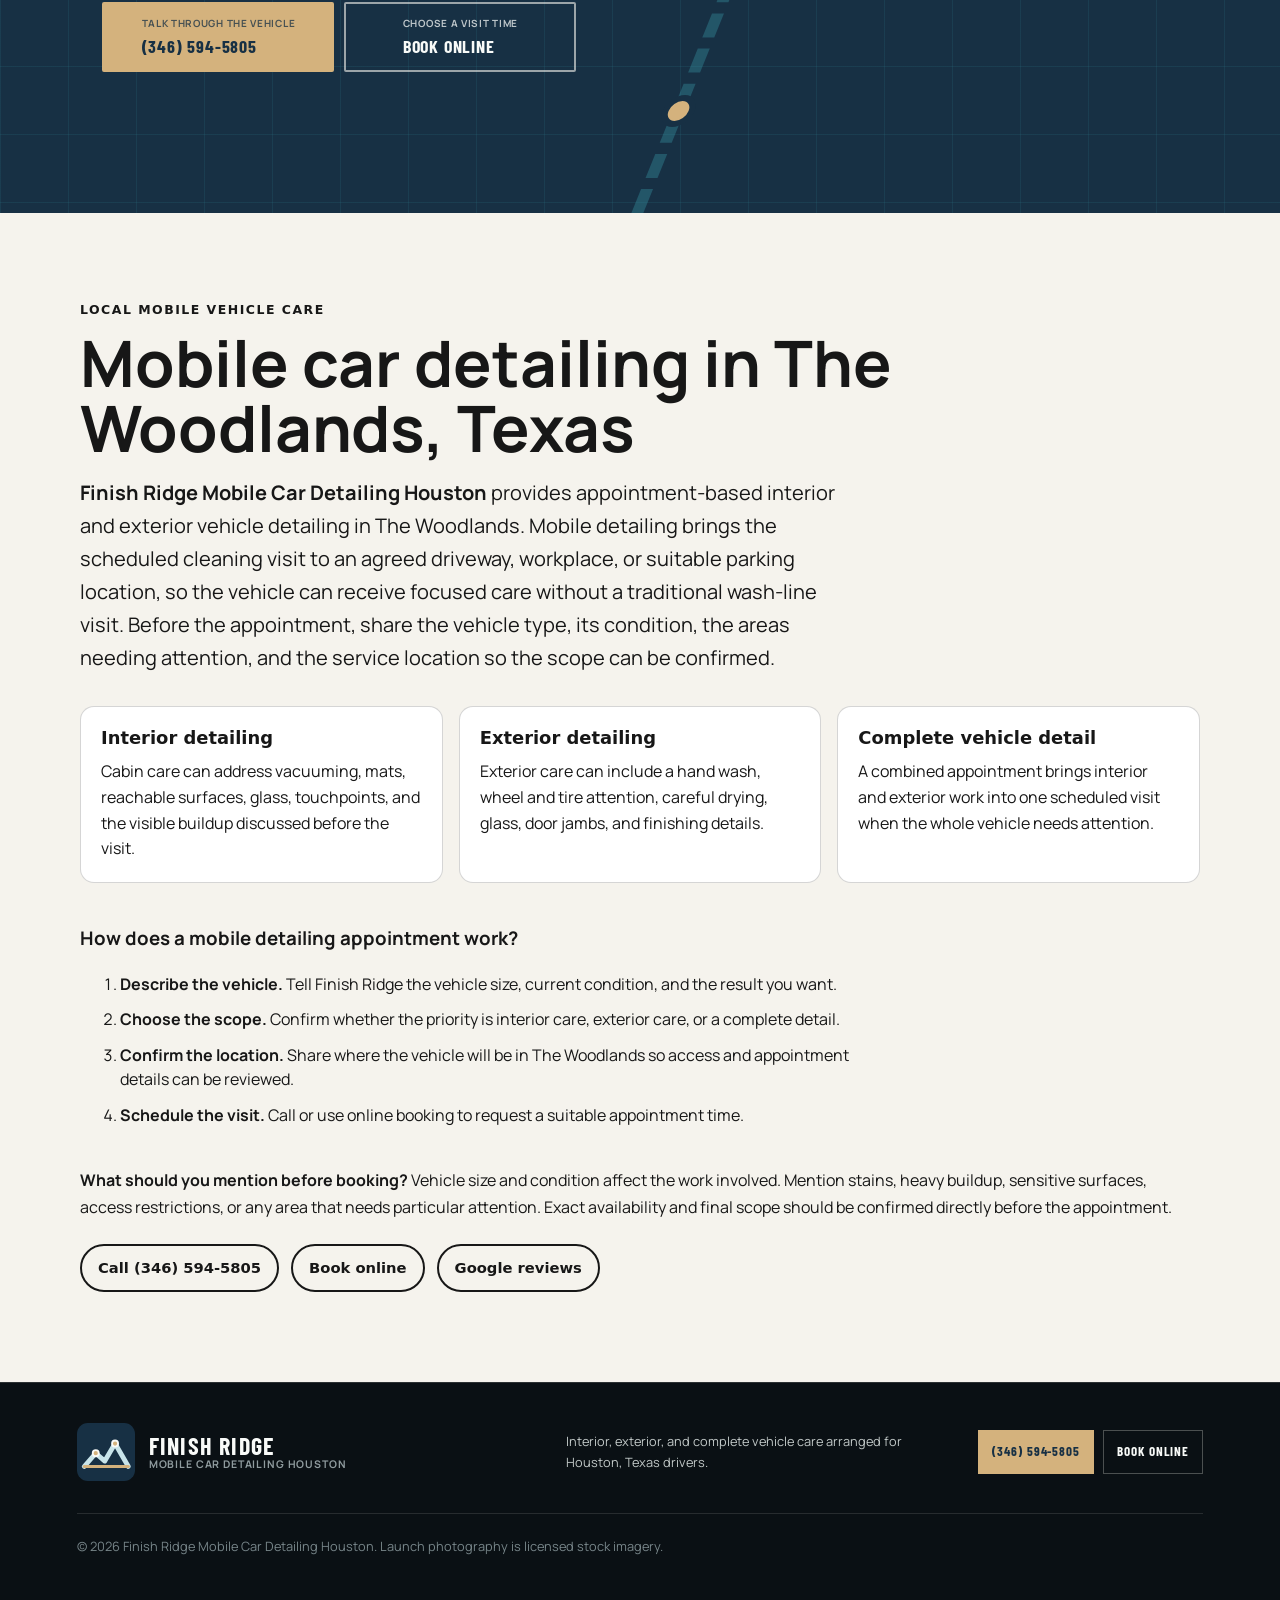
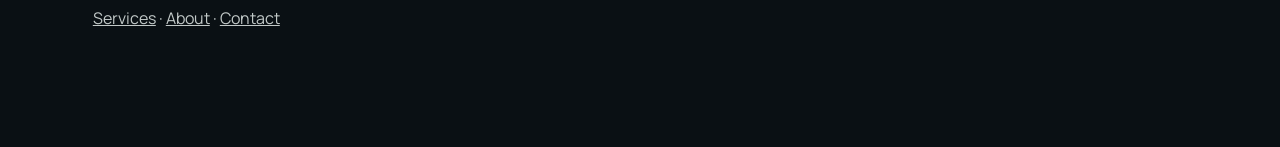
==== commit dd8660cd: "feat: add service SEO pages" ====
--- a/index.html
+++ b/index.html
@@ -188,7 +188,7 @@
   ]
 }
   </script>
-</head>
+<style id="SEO-NEXT-NAV-CSS">.seo-next-nav{display:flex;gap:.8rem;flex-wrap:wrap}.seo-next-footer-nav{padding:1rem}.seo-next-footer-nav a{color:inherit}</style></head>
 <body>
   <a class="skip-link" href="#main">Skip to content</a>
 
@@ -215,7 +215,7 @@
         <a class="button button-call button-small" href="tel:+13465945805">(346) 594-5805</a>
         <a class="button button-book button-small" href="https://cal.com/sumitdatta/auto-detail-service">Book online</a>
       </div>
-    </nav>
+    <!-- SEO-NEXT-NAV:START --><div class="seo-next-nav" aria-label="Expanded site pages"><a href="/services/">Services</a><a href="/about/">About</a><a href="/contact/">Contact</a></div><!-- SEO-NEXT-NAV:END --></nav>
   </header>
 
   <main id="main">
@@ -590,7 +590,7 @@
       <a href="https://cal.com/sumitdatta/auto-detail-service">Book online</a>
     </div>
     <p class="footer-fine">© <span data-year>2026</span> Finish Ridge Mobile Car Detailing Houston. Launch photography is licensed stock imagery.</p>
-  </footer>
+  <!-- SEO-NEXT-NAV:START --><nav class="seo-next-footer-nav" aria-label="Expanded footer navigation"><a href="/services/">Services</a> · <a href="/about/">About</a> · <a href="/contact/">Contact</a></nav><!-- SEO-NEXT-NAV:END --></footer>
 
   <div class="mobile-action-bar" aria-label="Contact options">
     <a href="tel:+13465945805"><span>Call</span><strong>(346) 594-5805</strong></a>
